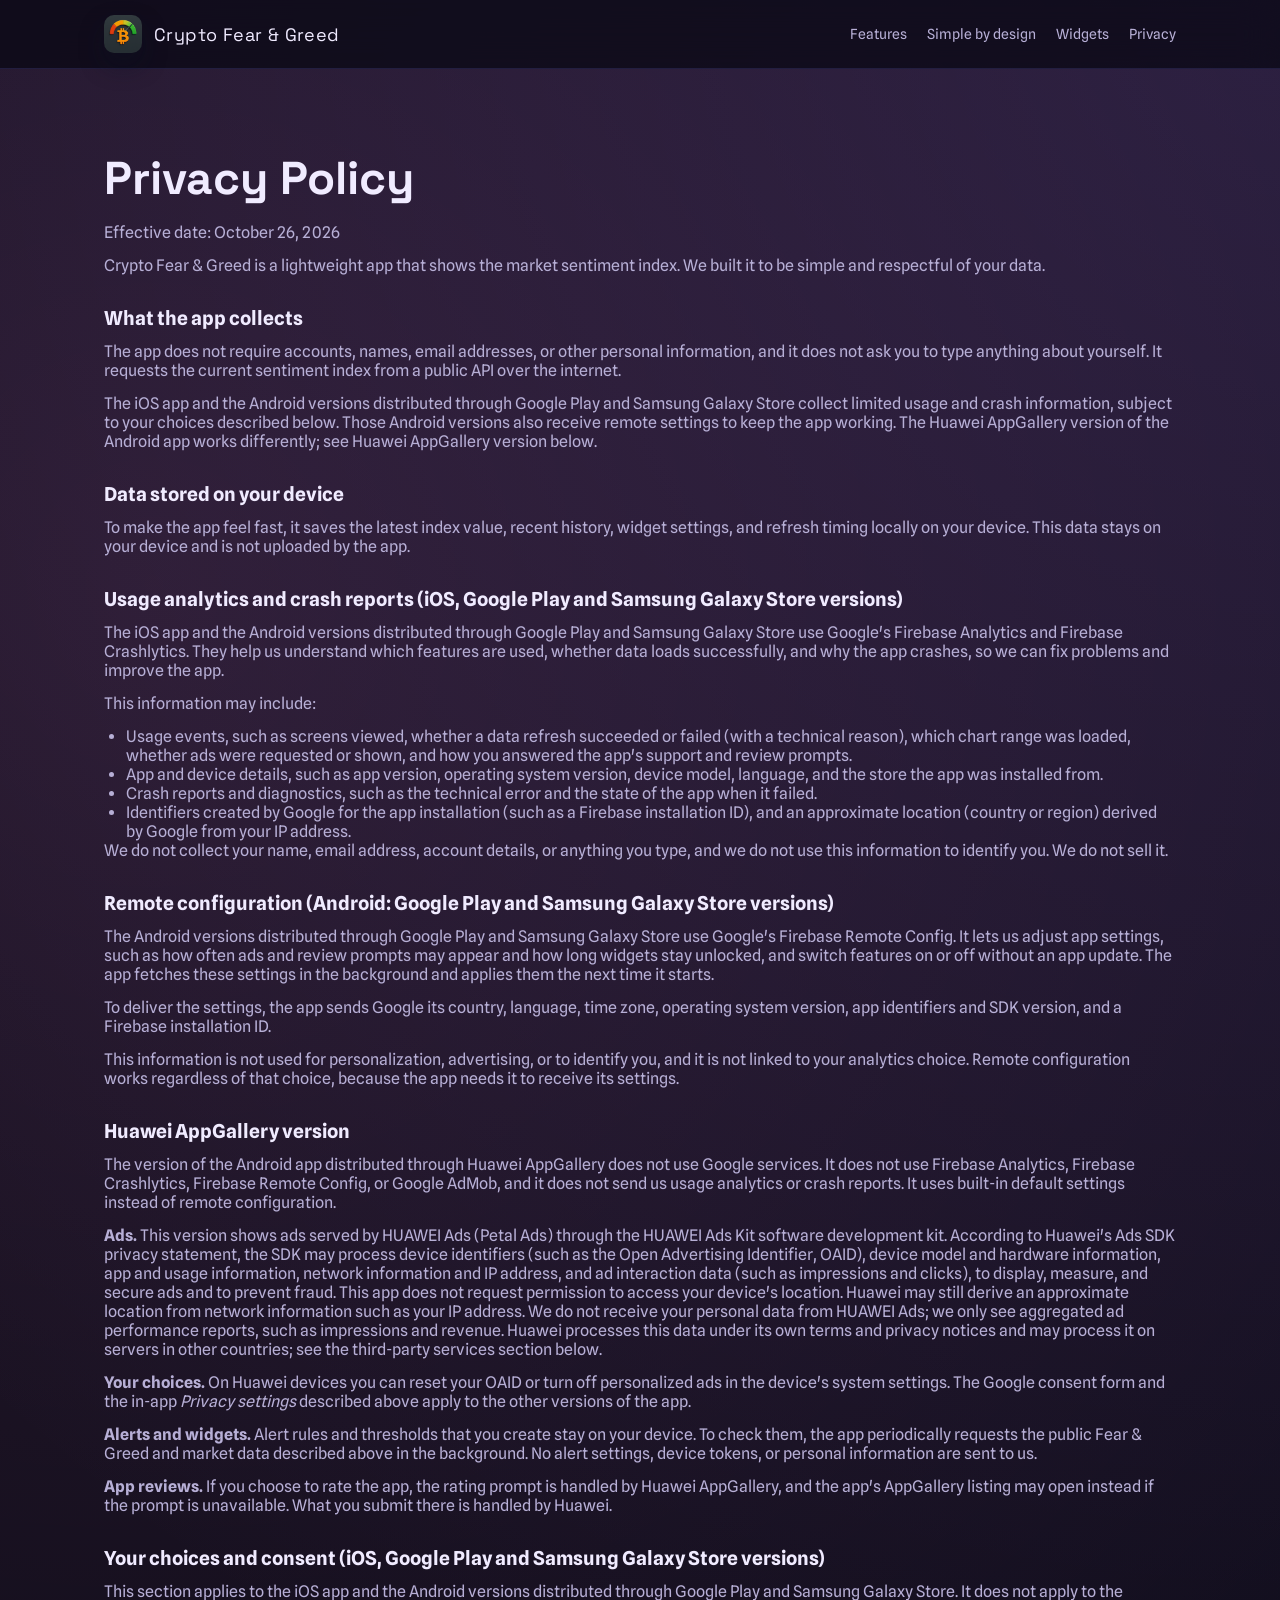
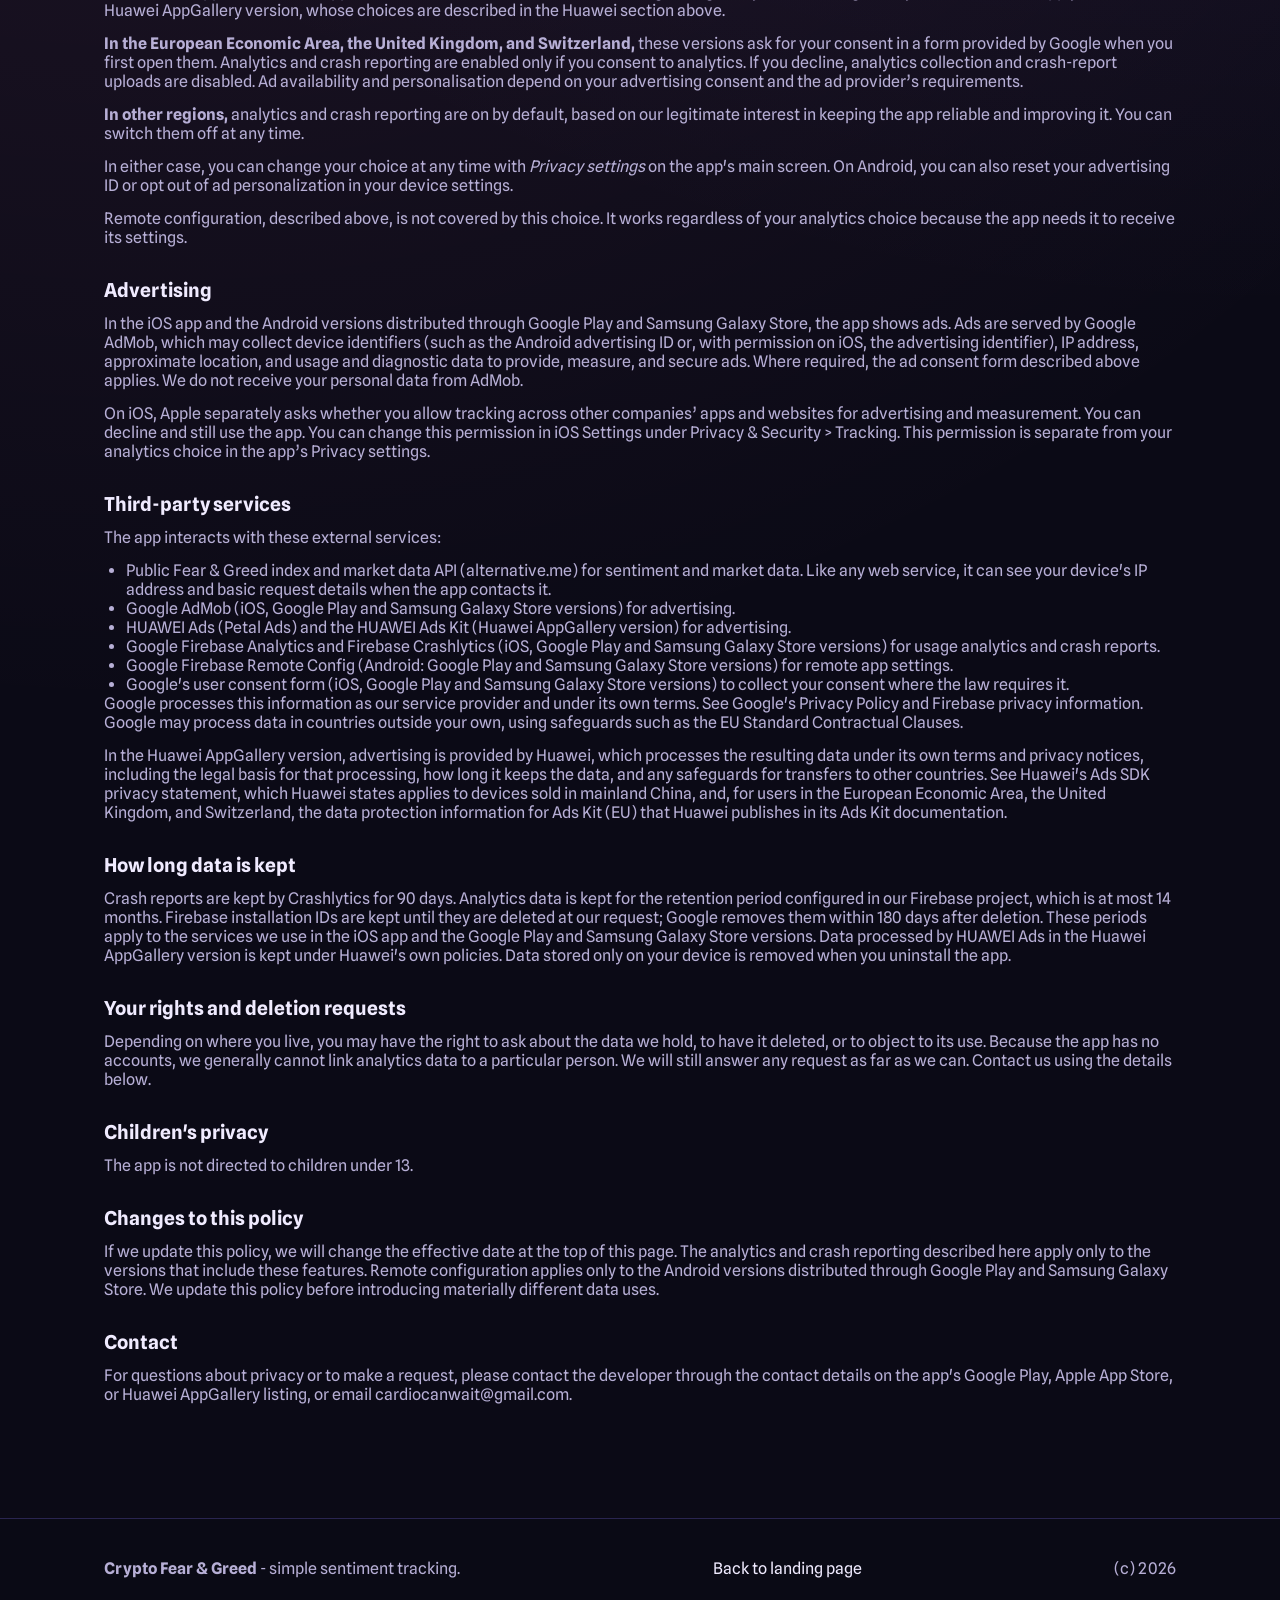
==== privacy.html @ 556ca03f "CFGT-46: [claude-sonnet v5.5] Apply Review (batch 1/1) Goal: keep the privacy policy consistent for " ====
﻿<!DOCTYPE html>
<html lang="en">
<head>
  <meta charset="utf-8" />
  <meta name="viewport" content="width=device-width, initial-scale=1" />
  <meta name="theme-color" content="#0a0f1e" />
  <title>Privacy Policy - Crypto Fear & Greed</title>
  <link rel="preconnect" href="https://fonts.googleapis.com" />
  <link rel="preconnect" href="https://fonts.gstatic.com" crossorigin />
  <link href="https://fonts.googleapis.com/css2?family=Space+Grotesk:wght@500;600;700&family=Spline+Sans:wght@400;500;600&display=swap" rel="stylesheet" />
  <link rel="stylesheet" href="styles.css" />
</head>
<body>
  <header class="header">
    <div class="container header-inner">
      <a class="brand" href="index.html">
        <img src="assets/appicon.png" alt="Crypto Fear & Greed app logo" />
        <span>Crypto Fear &amp; Greed</span>
      </a>
      <nav class="nav">
        <a href="index.html#features">Features</a>
        <a href="index.html#simple">Simple by design</a>
        <a href="index.html#widgets">Widgets</a>
        <a href="privacy.html">Privacy</a>
      </nav>
    </div>
  </header>

  <main class="legal">
    <div class="container">
      <h1>Privacy Policy</h1>
      <p>Effective date: October 26, 2026</p>
      <p>
        Crypto Fear &amp; Greed is a lightweight app that shows the market sentiment index.
        We built it to be simple and respectful of your data.
      </p>

      <h2>What the app collects</h2>
      <p>
        The app does not require accounts, names, email addresses, or other personal information,
        and it does not ask you to type anything about yourself. It requests the current sentiment
        index from a public API over the internet.
      </p>
      <p>
        The iOS app and the Android versions distributed through Google Play and Samsung Galaxy
        Store collect limited usage and crash information, subject to your choices described below.
        Those Android versions also receive remote settings to keep the app working. The Huawei
        AppGallery version of the Android app works differently; see
        <a href="#huawei">Huawei AppGallery version</a> below.
      </p>

      <h2>Data stored on your device</h2>
      <p>
        To make the app feel fast, it saves the latest index value, recent history, widget settings,
        and refresh timing locally on your device. This data stays on your device and is not
        uploaded by the app.
      </p>

      <h2>Usage analytics and crash reports (iOS, Google Play and Samsung Galaxy Store versions)</h2>
      <p>
        The iOS app and the Android versions distributed through Google Play and Samsung Galaxy Store
        use Google's Firebase Analytics and Firebase Crashlytics. They help us
        understand which features are used, whether data loads successfully, and why the app
        crashes, so we can fix problems and improve the app.
      </p>
      <p>This information may include:</p>
      <ul>
        <li>
          Usage events, such as screens viewed, whether a data refresh succeeded or failed (with a
          technical reason), which chart range was loaded, whether ads were requested or shown, and
          how you answered the app's support and review prompts.
        </li>
        <li>
          App and device details, such as app version, operating system version, device model,
          language, and the store the app was installed from.
        </li>
        <li>
          Crash reports and diagnostics, such as the technical error and the state of the app when
          it failed.
        </li>
        <li>
          Identifiers created by Google for the app installation (such as a Firebase installation
          ID), and an approximate location (country or region) derived by Google from your IP
          address.
        </li>
      </ul>
      <p>
        We do not collect your name, email address, account details, or anything you type, and we do
        not use this information to identify you. We do not sell it.
      </p>

      <h2>Remote configuration (Android: Google Play and Samsung Galaxy Store versions)</h2>
      <p>
        The Android versions distributed through Google Play and Samsung Galaxy Store use Google's
        Firebase Remote Config. It lets us adjust app settings, such as
        how often ads and review prompts may appear and how long widgets stay unlocked, and switch
        features on or off without an app update. The app fetches these settings in the background
        and applies them the next time it starts.
      </p>
      <p>
        To deliver the settings, the app sends Google its country, language, time zone, operating
        system version, app identifiers and SDK version, and a Firebase installation ID.
      </p>
      <p>
        This information is not used for personalization, advertising, or to identify you, and it is
        not linked to your analytics choice. Remote configuration works regardless of that choice,
        because the app needs it to receive its settings.
      </p>

      <h2 id="huawei">Huawei AppGallery version</h2>
      <p>
        The version of the Android app distributed through Huawei AppGallery does not use Google
        services. It does not use Firebase Analytics, Firebase Crashlytics, Firebase Remote Config, or
        Google AdMob, and it does not send us usage analytics or crash reports. It uses built-in
        default settings instead of remote configuration.
      </p>
      <p>
        <strong>Ads.</strong> This version shows ads served by HUAWEI Ads (Petal Ads) through the
        HUAWEI Ads Kit software development kit. According to Huawei's Ads SDK privacy statement, the
        SDK may process device identifiers (such as the Open Advertising Identifier, OAID), device
        model and hardware information, app and usage information, network information and IP
        address, and ad interaction data (such as impressions and clicks), to display, measure, and
        secure ads and to prevent fraud. This app does not request permission to access your device's
        location. Huawei may still derive an approximate location from network information such as
        your IP address. We do not receive your
        personal data from HUAWEI Ads; we only see aggregated ad performance reports, such as
        impressions and revenue. Huawei processes this data under its own terms and privacy notices
        and may process it on servers in other countries; see the third-party services section
        below.
      </p>
      <p>
        <strong>Your choices.</strong> On Huawei devices you can reset your OAID or turn off
        personalized ads in the device's system settings. The Google consent form and the in-app
        <em>Privacy settings</em> described above apply to the other versions of the app.
      </p>
      <p>
        <strong>Alerts and widgets.</strong> Alert rules and thresholds that you create stay on your
        device. To check them, the app periodically requests the public Fear &amp; Greed and market
        data described above in the background. No alert settings, device tokens, or personal
        information are sent to us.
      </p>
      <p>
        <strong>App reviews.</strong> If you choose to rate the app, the rating prompt is handled by
        Huawei AppGallery, and the app's AppGallery listing may open instead if the prompt is
        unavailable. What you submit there is handled by Huawei.
      </p>

      <h2>Your choices and consent (iOS, Google Play and Samsung Galaxy Store versions)</h2>
      <p>
        This section applies to the iOS app and the Android versions distributed through Google Play
        and Samsung Galaxy Store. It does not apply to the Huawei AppGallery version, whose choices
        are described in the Huawei section above.
      </p>
      <p>
        <strong>In the European Economic Area, the United Kingdom, and Switzerland,</strong> these
        versions ask for your consent in a form provided by Google when you first open them. Analytics and
        crash reporting are enabled only if you consent to analytics. If you decline, analytics
        collection and crash-report uploads are disabled. Ad availability and personalisation depend
        on your advertising consent and the ad provider’s requirements.
      </p>
      <p>
        <strong>In other regions,</strong> analytics and crash reporting are on by default, based on
        our legitimate interest in keeping the app reliable and improving it. You can switch them
        off at any time.
      </p>
      <p>
        In either case, you can change your choice at any time with <em>Privacy settings</em> on
        the app's main screen. On Android, you can also reset your advertising ID or opt out of ad
        personalization in your device settings.
      </p>
      <p>
        Remote configuration, described above, is not covered by this choice. It works regardless
        of your analytics choice because the app needs it to receive its settings.
      </p>

      <h2>Advertising</h2>
      <p>
        In the iOS app and the Android versions distributed through Google Play and Samsung Galaxy
        Store, the app shows ads. Ads are served by Google AdMob, which may collect device
        identifiers (such as the Android advertising ID or, with permission on iOS, the advertising
        identifier), IP address, approximate location, and usage and diagnostic data to provide,
        measure, and secure ads. Where required, the ad consent form described above applies. We do
        not receive your personal data from AdMob.
      </p>

      <p>
        On iOS, Apple separately asks whether you allow tracking across other companies’ apps and
        websites for advertising and measurement. You can decline and still use the app. You can
        change this permission in iOS Settings under Privacy &amp; Security &gt; Tracking. This
        permission is separate from your analytics choice in the app’s Privacy settings.
      </p>

      <h2>Third-party services</h2>
      <p>The app interacts with these external services:</p>
      <ul>
        <li>Public Fear &amp; Greed index and market data API (alternative.me) for sentiment and market data. Like any web service, it can see your device's IP address and basic request details when the app contacts it.</li>
        <li>Google AdMob (iOS, Google Play and Samsung Galaxy Store versions) for advertising.</li>
        <li>HUAWEI Ads (Petal Ads) and the HUAWEI Ads Kit (Huawei AppGallery version) for advertising.</li>
        <li>Google Firebase Analytics and Firebase Crashlytics (iOS, Google Play and Samsung Galaxy Store versions) for usage analytics and crash reports.</li>
        <li>Google Firebase Remote Config (Android: Google Play and Samsung Galaxy Store versions) for remote app settings.</li>
        <li>Google's user consent form (iOS, Google Play and Samsung Galaxy Store versions) to collect your consent where the law requires it.</li>
      </ul>
      <p>
        Google processes this information as our service provider and under its own terms. See
        <a href="https://policies.google.com/privacy">Google's Privacy Policy</a> and
        <a href="https://firebase.google.com/support/privacy">Firebase privacy information</a>.
        Google may process data in countries outside your own, using safeguards such as the EU
        Standard Contractual Clauses.
      </p>
      <p>
        In the Huawei AppGallery version, advertising is provided by Huawei, which processes the
        resulting data under its own terms and privacy notices, including the legal basis for that
        processing, how long it keeps the data, and any safeguards for transfers to other countries.
        See <a href="https://developer.huawei.com/consumer/en/doc/development/HMSCore-Guides/whale-hong-kinetic-energy-sdk-privacy-statement-0000001658283582">Huawei's Ads SDK privacy statement</a>,
        which Huawei states applies to devices sold in mainland China, and, for users in the
        European Economic Area, the United Kingdom, and Switzerland, the data protection information
        for Ads Kit (EU) that Huawei publishes in its
        <a href="https://developer.huawei.com/consumer/en/hms/huawei-adskit/">Ads Kit documentation</a>.
      </p>

      <h2>How long data is kept</h2>
      <p>
        Crash reports are kept by Crashlytics for 90 days. Analytics data is kept for the
        retention period configured in our Firebase project, which is at most 14 months. Firebase
        installation IDs are kept until they are deleted at our request; Google removes them within
        180 days after deletion. These periods apply to the services we use in the iOS app and the
        Google Play and Samsung Galaxy Store versions. Data processed by HUAWEI Ads in the Huawei
        AppGallery version is kept under Huawei's own policies. Data stored only on your device is
        removed when you uninstall the app.
      </p>

      <h2>Your rights and deletion requests</h2>
      <p>
        Depending on where you live, you may have the right to ask about the data we hold, to have
        it deleted, or to object to its use. Because the app has no accounts, we generally cannot
        link analytics data to a particular person. We will still answer any request as far as we
        can. Contact us using the details below.
      </p>

      <h2>Children's privacy</h2>
      <p>
        The app is not directed to children under 13. 
      </p>

      <h2>Changes to this policy</h2>
      <p>
        If we update this policy, we will change the effective date at the top of this page. The
        analytics and crash reporting described here apply only to the versions that include these
        features. Remote configuration applies only to the Android versions distributed through
        Google Play and Samsung Galaxy Store. We update this policy before
        introducing materially different data uses.
      </p>

      <h2>Contact</h2>
      <p>
        For questions about privacy or to make a request, please contact the developer through the
        contact details on the app's Google Play, Apple App Store, or Huawei AppGallery listing, or email
        <a href="mailto:cardiocanwait@gmail.com">cardiocanwait@gmail.com</a>.
      </p>
    </div>
  </main>

  <footer class="footer">
    <div class="container footer-inner">
      <div>
        <strong>Crypto Fear &amp; Greed</strong> - simple sentiment tracking.
      </div>
      <div>
        <a href="index.html">Back to landing page</a>
      </div>
      <div>(c) <span data-year></span></div>
    </div>
  </footer>

  <script src="script.js"></script>
</body>
</html>
---- styles.css ----
﻿:root {
  color-scheme: dark;
  --bg: #0b0a16;
  --bg-soft: #161326;
  --card: #1c1834;
  --stroke: #2a2550;
  --text: #f0ebff;
  --muted: #b7afd6;
  --accent: #b07bff;
  --accent-2: #7a6bff;
  --accent-3: #ff8ad9;
  --shadow: 0 22px 55px rgba(8, 14, 30, 0.6);
  --radius: 20px;
  --max: 1120px;
}

* {
  box-sizing: border-box;
  margin: 0;
  padding: 0;
}

body {
  font-family: "Spline Sans", "Segoe UI", sans-serif;
  background: radial-gradient(circle at top right, rgba(176, 123, 255, 0.16), transparent 55%),
    radial-gradient(circle at 12% 18%, rgba(255, 138, 217, 0.12), transparent 60%),
    var(--bg);
  color: var(--text);
  min-height: 100vh;
}

img {
  max-width: 100%;
  display: block;
}

a {
  color: inherit;
  text-decoration: none;
}

.container {
  width: min(100%, var(--max));
  margin: 0 auto;
  padding: 0 24px;
}

.header {
  position: sticky;
  top: 0;
  z-index: 10;
  backdrop-filter: blur(18px);
  background: rgba(10, 9, 20, 0.75);
  border-bottom: 1px solid rgba(42, 37, 80, 0.7);
}

.header-inner {
  display: flex;
  align-items: center;
  justify-content: space-between;
  height: 68px;
}

.brand {
  display: flex;
  align-items: center;
  gap: 12px;
  font-family: "Space Grotesk", "Segoe UI", sans-serif;
  font-size: 18px;
  letter-spacing: 0.4px;
}

.brand img {
  width: 38px;
  height: 38px;
  border-radius: 10px;
  box-shadow: 0 12px 24px rgba(11, 16, 34, 0.45);
}

.nav {
  display: flex;
  gap: 20px;
  font-size: 14px;
  color: var(--muted);
}

.nav a {
  padding: 8px 0;
  position: relative;
}

.nav a::after {
  content: "";
  position: absolute;
  left: 0;
  bottom: 0;
  width: 0;
  height: 2px;
  background: linear-gradient(90deg, var(--accent), var(--accent-3));
  transition: width 0.3s ease;
}

.nav a:hover::after,
.nav a:focus-visible::after {
  width: 100%;
}

.hero {
  padding: 80px 0 120px;
  position: relative;
  overflow: hidden;
}

.hero::before {
  content: "";
  position: absolute;
  inset: -60px 0 0;
  background: url("assets/hero-glow.svg") center/cover no-repeat;
  opacity: 0.9;
  pointer-events: none;
}

.hero-grid {
  display: grid;
  grid-template-columns: repeat(auto-fit, minmax(280px, 1fr));
  gap: 40px;
  align-items: center;
  position: relative;
}

.hero-copy h1 {
  font-family: "Space Grotesk", "Segoe UI", sans-serif;
  font-size: clamp(2.4rem, 4vw, 3.7rem);
  line-height: 1.05;
  letter-spacing: -0.02em;
}

.hero-logo {
  display: flex;
  align-items: center;
  gap: 16px;
  margin-bottom: 20px;
  font-family: "Space Grotesk", "Segoe UI", sans-serif;
  font-size: 1rem;
  color: var(--muted);
}

.hero-logo img {
  width: 96px;
  height: 96px;
  border-radius: 24px;
  border: 1px solid rgba(42, 37, 80, 0.7);
  box-shadow: 0 20px 40px rgba(14, 10, 32, 0.55);
}

.hero-copy p {
  margin-top: 20px;
  font-size: 1.05rem;
  color: var(--muted);
  max-width: 500px;
}

.hero-cta {
  display: flex;
  gap: 16px;
  flex-wrap: wrap;
  margin-top: 32px;
}

.button {
  display: inline-flex;
  align-items: center;
  gap: 10px;
  padding: 12px 20px;
  border-radius: 999px;
  font-size: 14px;
  font-weight: 600;
  transition: transform 0.2s ease, box-shadow 0.2s ease;
}

.button.primary {
  background: linear-gradient(120deg, var(--accent), var(--accent-3));
  color: #0b0a16;
  box-shadow: 0 14px 28px rgba(176, 123, 255, 0.35);
}

.button.secondary {
  border: 1px solid var(--stroke);
  color: var(--text);
}

.button:hover,
.button:focus-visible {
  transform: translateY(-2px);
  box-shadow: 0 16px 30px rgba(11, 20, 40, 0.5);
}

.hero-card {
  background: rgba(17, 14, 34, 0.82);
  border: 1px solid rgba(42, 37, 80, 0.8);
  border-radius: 28px;
  padding: 26px;
  box-shadow: var(--shadow);
  position: relative;
}

.hero-card img {
  border-radius: 16px;
  border: 1px solid rgba(42, 37, 80, 0.8);
}

.hero-shots {
  display: grid;
  gap: 16px;
  grid-template-columns: repeat(2, minmax(0, 1fr));
  align-items: start;
}

.hero-shot {
  overflow: visible;
  border-radius: 16px;
}

.hero-shot img {
  width: 100%;
  height: auto;
  display: block;
}

.hero-shot:first-child img {
  transform: rotate(-1.2deg);
}

.hero-shot:last-child img {
  transform: rotate(1.2deg);
}

.section {
  padding: 70px 0;
}

.section h2 {
  font-family: "Space Grotesk", "Segoe UI", sans-serif;
  font-size: clamp(1.8rem, 3vw, 2.4rem);
  margin-bottom: 18px;
}

.section p {
  color: var(--muted);
  max-width: 680px;
}

.feature-grid {
  margin-top: 36px;
  display: grid;
  gap: 22px;
  grid-template-columns: repeat(auto-fit, minmax(240px, 1fr));
}

.feature {
  background: var(--card);
  border: 1px solid var(--stroke);
  border-radius: var(--radius);
  padding: 22px;
  min-height: 160px;
  box-shadow: 0 18px 38px rgba(8, 12, 26, 0.35);
}

.feature h3 {
  font-family: "Space Grotesk", "Segoe UI", sans-serif;
  margin-bottom: 10px;
}

.callout {
  background: linear-gradient(130deg, rgba(176, 123, 255, 0.16), rgba(255, 138, 217, 0.1));
  border: 1px solid rgba(176, 123, 255, 0.35);
  border-radius: 24px;
  padding: 28px;
  display: flex;
  flex-direction: column;
  gap: 18px;
}

.taglist {
  display: flex;
  flex-wrap: wrap;
  gap: 12px;
}

.tag {
  border: 1px solid rgba(176, 123, 255, 0.35);
  padding: 8px 14px;
  border-radius: 999px;
  color: var(--muted);
  font-size: 13px;
}

.footer {
  padding: 40px 0 70px;
  border-top: 1px solid var(--stroke);
  color: var(--muted);
  background: rgba(11, 10, 22, 0.8);
}

.shots-grid {
  margin-top: 30px;
  display: grid;
  grid-template-columns: repeat(auto-fit, minmax(230px, 1fr));
  gap: 20px;
}

.shot-card {
  background: var(--card);
  border: 1px solid var(--stroke);
  border-radius: 18px;
  padding: 16px;
  box-shadow: 0 18px 38px rgba(12, 9, 28, 0.45);
}

.shot-card img {
  width: 100%;
  height: auto;
  border-radius: 14px;
  border: 1px solid rgba(42, 37, 80, 0.7);
}

.shot-card p {
  margin-top: 12px;
  font-size: 0.95rem;
  color: var(--muted);
}

.footer-inner {
  display: flex;
  flex-wrap: wrap;
  gap: 20px;
  align-items: center;
  justify-content: space-between;
}

.footer a {
  color: var(--text);
}

.reveal {
  opacity: 0;
  transform: translateY(22px);
  transition: opacity 0.6s ease, transform 0.6s ease;
}

.reveal.visible {
  opacity: 1;
  transform: translateY(0);
}

.legal {
  padding: 80px 0 100px;
}

.legal h1 {
  font-family: "Space Grotesk", "Segoe UI", sans-serif;
  font-size: clamp(2.2rem, 3.6vw, 3rem);
  margin-bottom: 16px;
}

.legal h2 {
  margin-top: 32px;
  margin-bottom: 12px;
  font-size: 1.2rem;
}

.legal ul {
  list-style: disc;
  padding-left: 22px;
  color: var(--muted);
}

.legal p {
  color: var(--muted);
  margin-bottom: 14px;
}

@media (max-width: 820px) {
  .nav {
    display: none;
  }

  .hero {
    padding-top: 60px;
  }

  .hero-card {
    padding: 18px;
  }

  .hero-logo {
    margin-bottom: 16px;
  }

  .hero-logo img {
    width: 76px;
    height: 76px;
  }

  .hero-shots {
    grid-template-columns: 1fr;
  }

  .hero-shot {
    margin-bottom: 6px;
  }
}
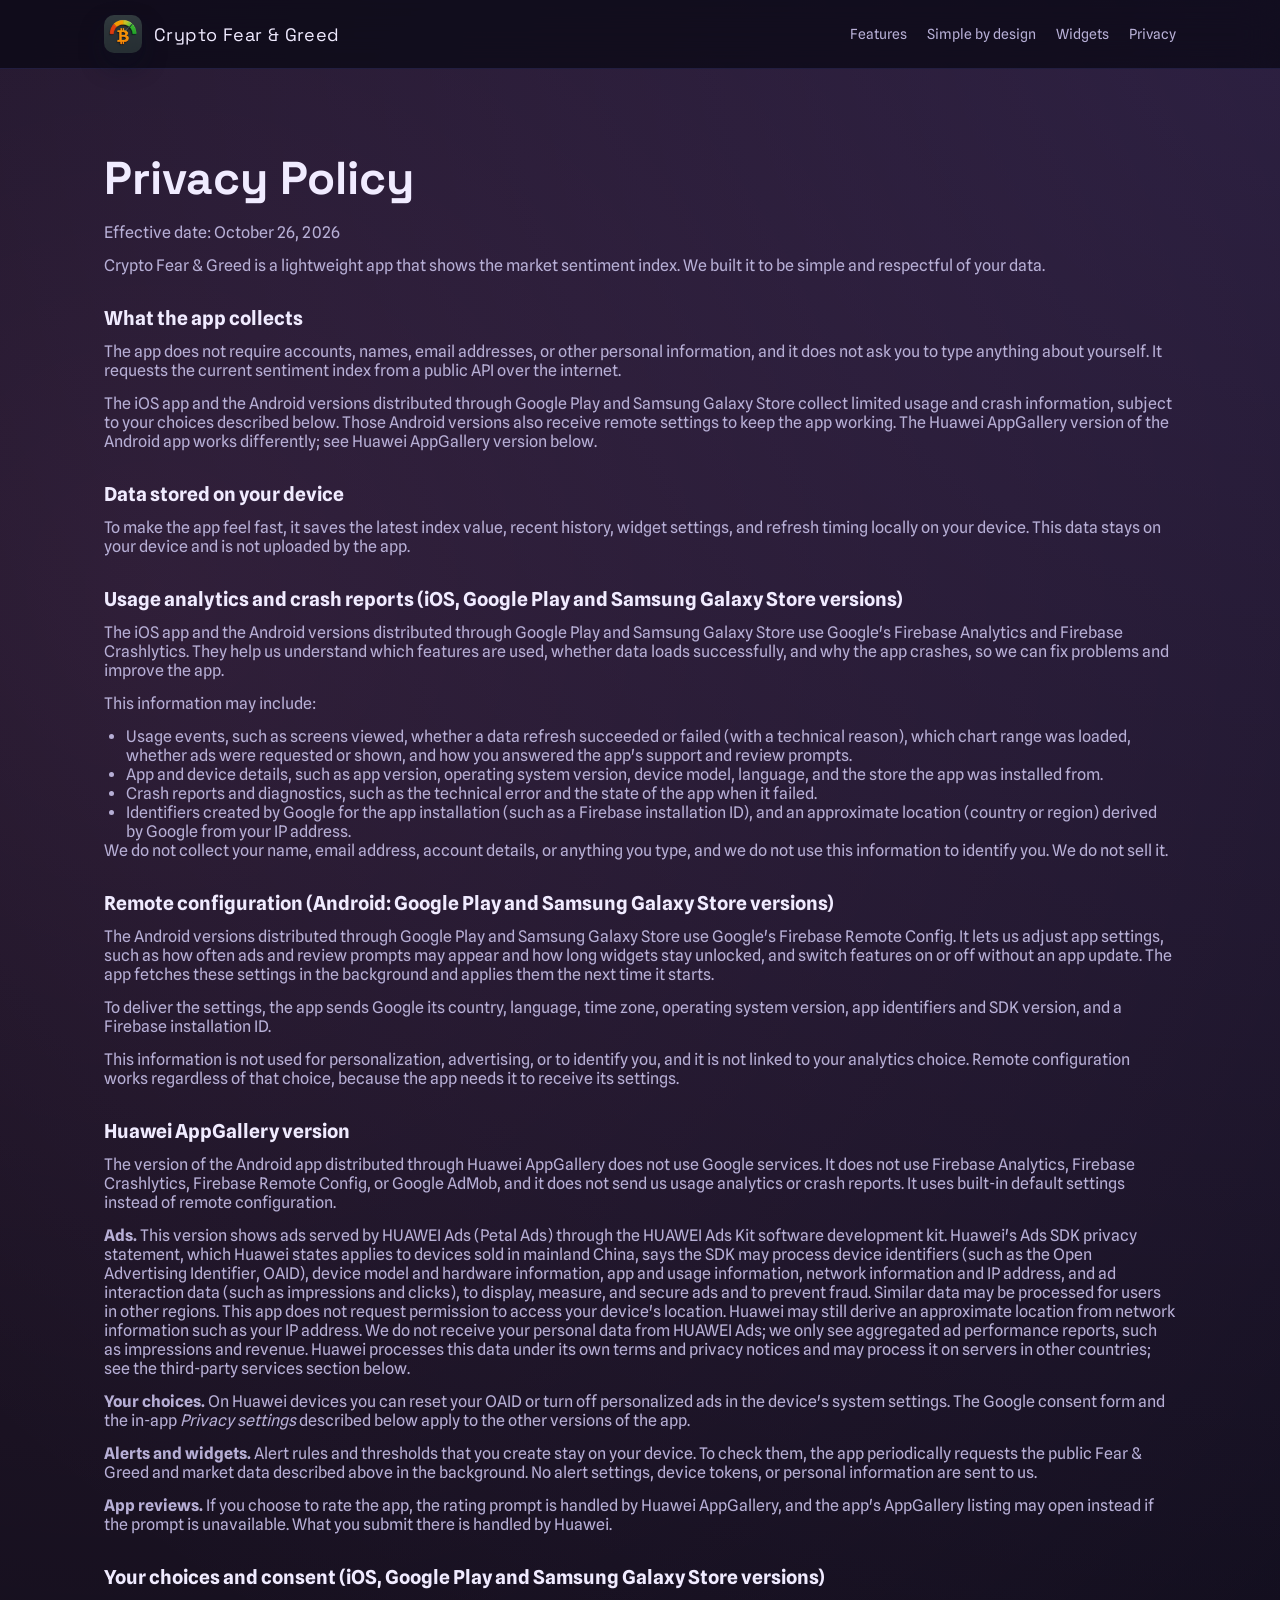
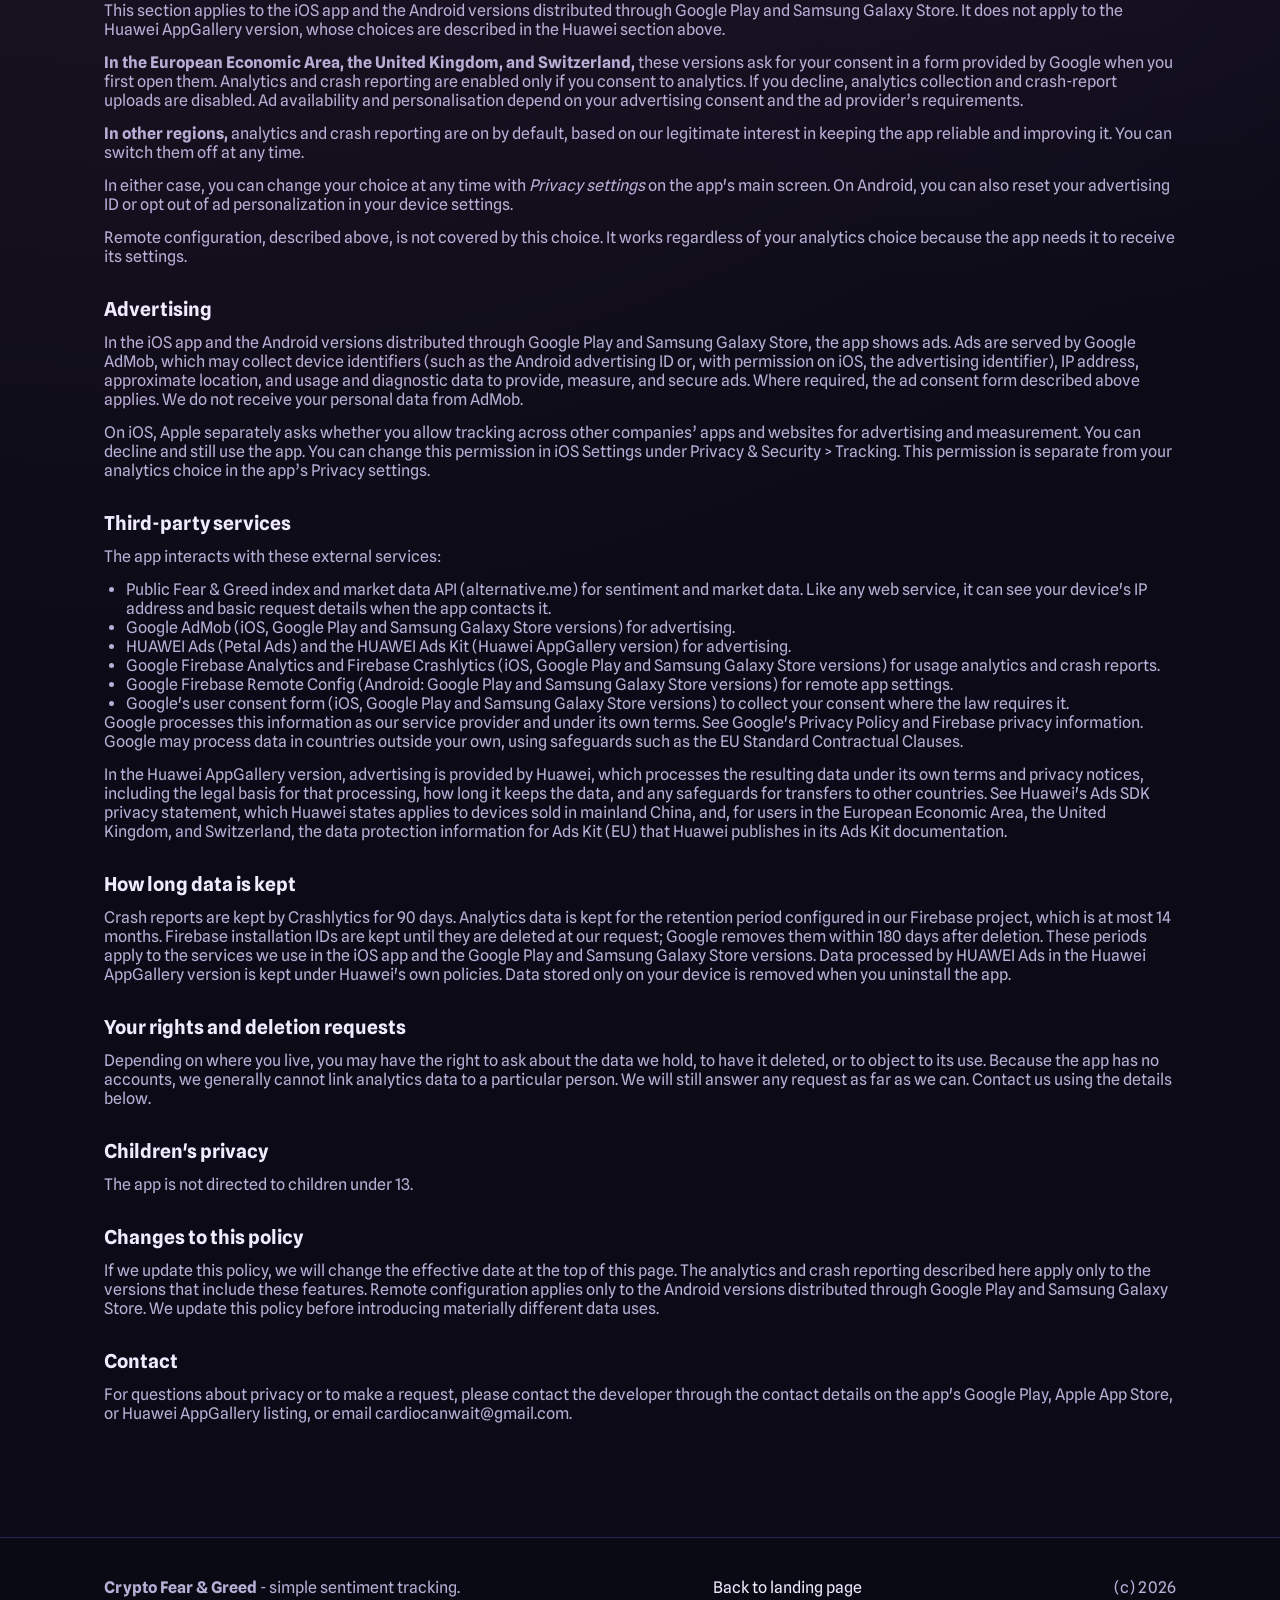
==== commit 6bdbcee4: "CFGT-46: [claude-sonnet v5.5] Apply Review (batch 1/1, round 2) Goal: attribute the Huawei ad-data d" ====
--- a/privacy.html
+++ b/privacy.html
@@ -116,13 +116,14 @@
       </p>
       <p>
         <strong>Ads.</strong> This version shows ads served by HUAWEI Ads (Petal Ads) through the
-        HUAWEI Ads Kit software development kit. According to Huawei's Ads SDK privacy statement, the
-        SDK may process device identifiers (such as the Open Advertising Identifier, OAID), device
-        model and hardware information, app and usage information, network information and IP
-        address, and ad interaction data (such as impressions and clicks), to display, measure, and
-        secure ads and to prevent fraud. This app does not request permission to access your device's
-        location. Huawei may still derive an approximate location from network information such as
-        your IP address. We do not receive your
+        HUAWEI Ads Kit software development kit. Huawei's Ads SDK privacy statement, which Huawei
+        states applies to devices sold in mainland China, says the SDK may process device
+        identifiers (such as the Open Advertising Identifier, OAID), device model and hardware
+        information, app and usage information, network information and IP address, and ad
+        interaction data (such as impressions and clicks), to display, measure, and secure ads and
+        to prevent fraud. Similar data may be processed for users in other regions. This app does
+        not request permission to access your device's location. Huawei may still derive an
+        approximate location from network information such as your IP address. We do not receive your
         personal data from HUAWEI Ads; we only see aggregated ad performance reports, such as
         impressions and revenue. Huawei processes this data under its own terms and privacy notices
         and may process it on servers in other countries; see the third-party services section
@@ -131,7 +132,7 @@
       <p>
         <strong>Your choices.</strong> On Huawei devices you can reset your OAID or turn off
         personalized ads in the device's system settings. The Google consent form and the in-app
-        <em>Privacy settings</em> described above apply to the other versions of the app.
+        <em>Privacy settings</em> described below apply to the other versions of the app.
       </p>
       <p>
         <strong>Alerts and widgets.</strong> Alert rules and thresholds that you create stay on your
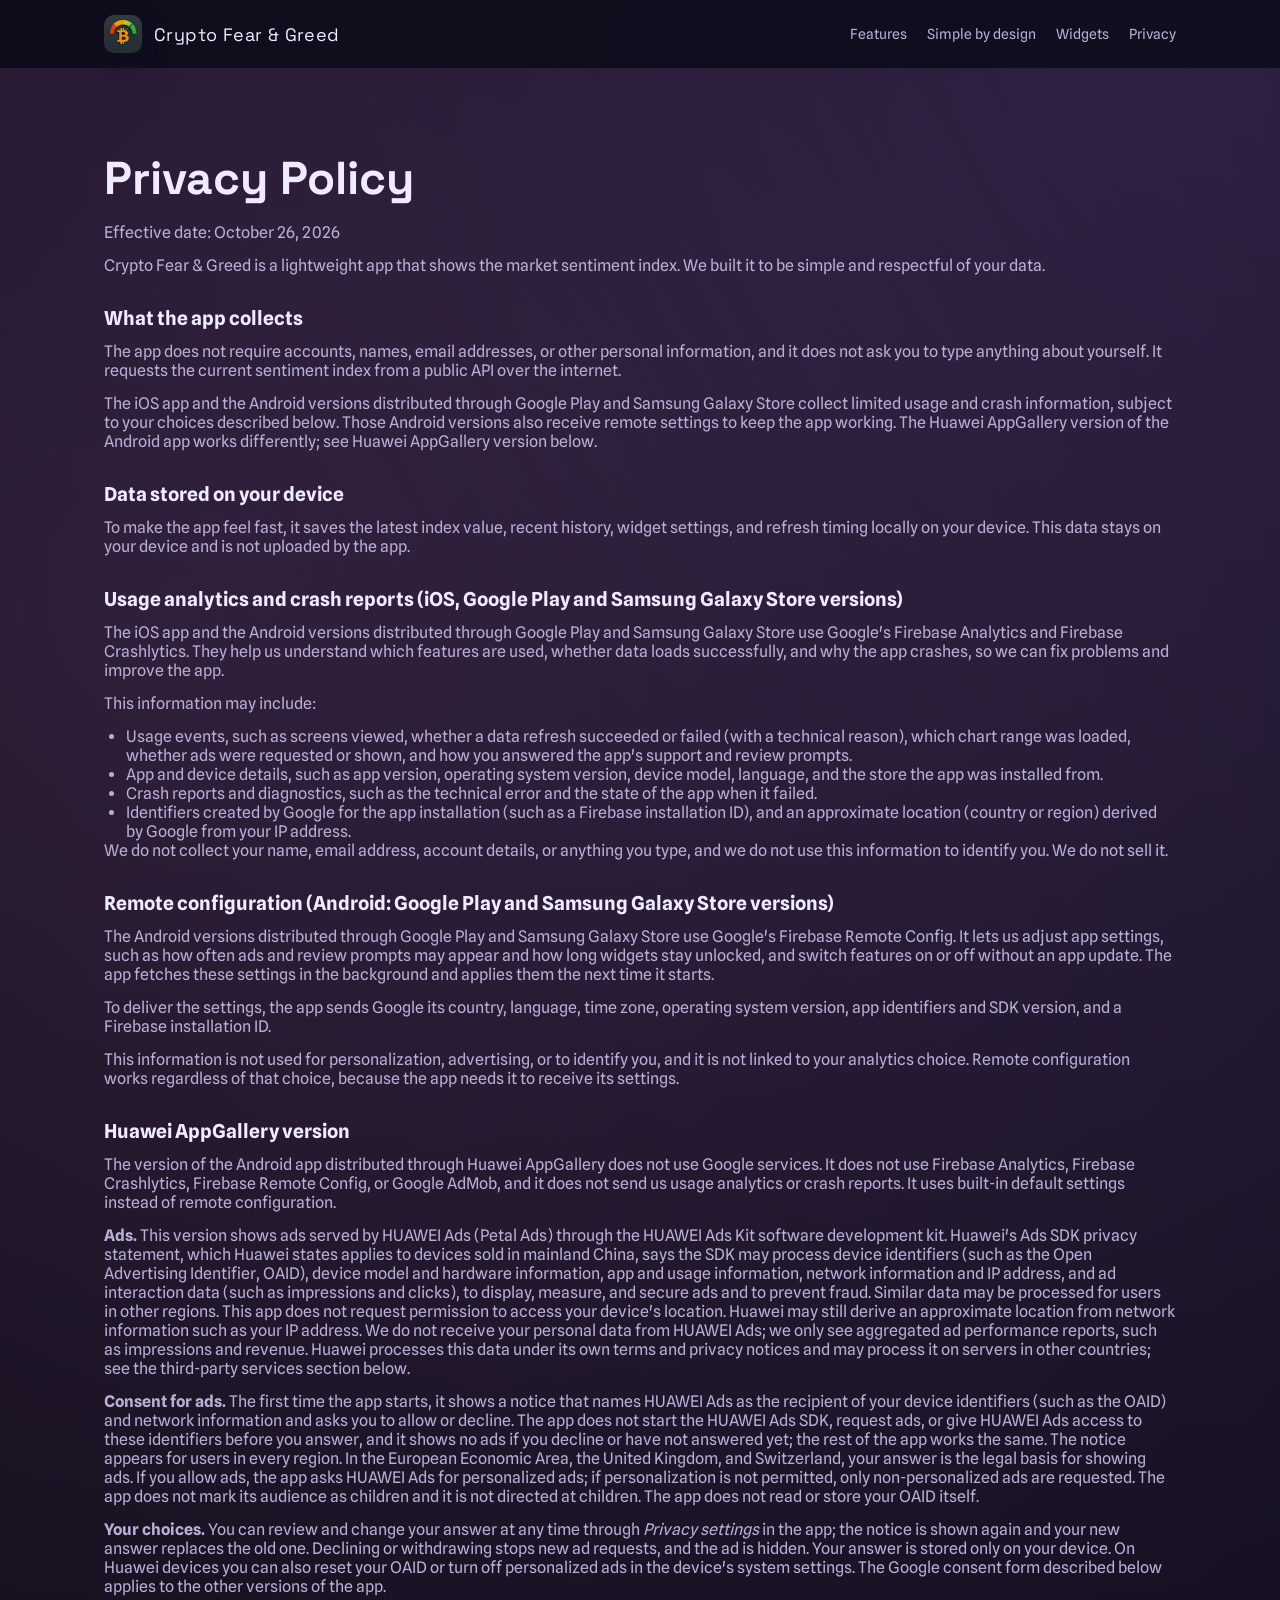
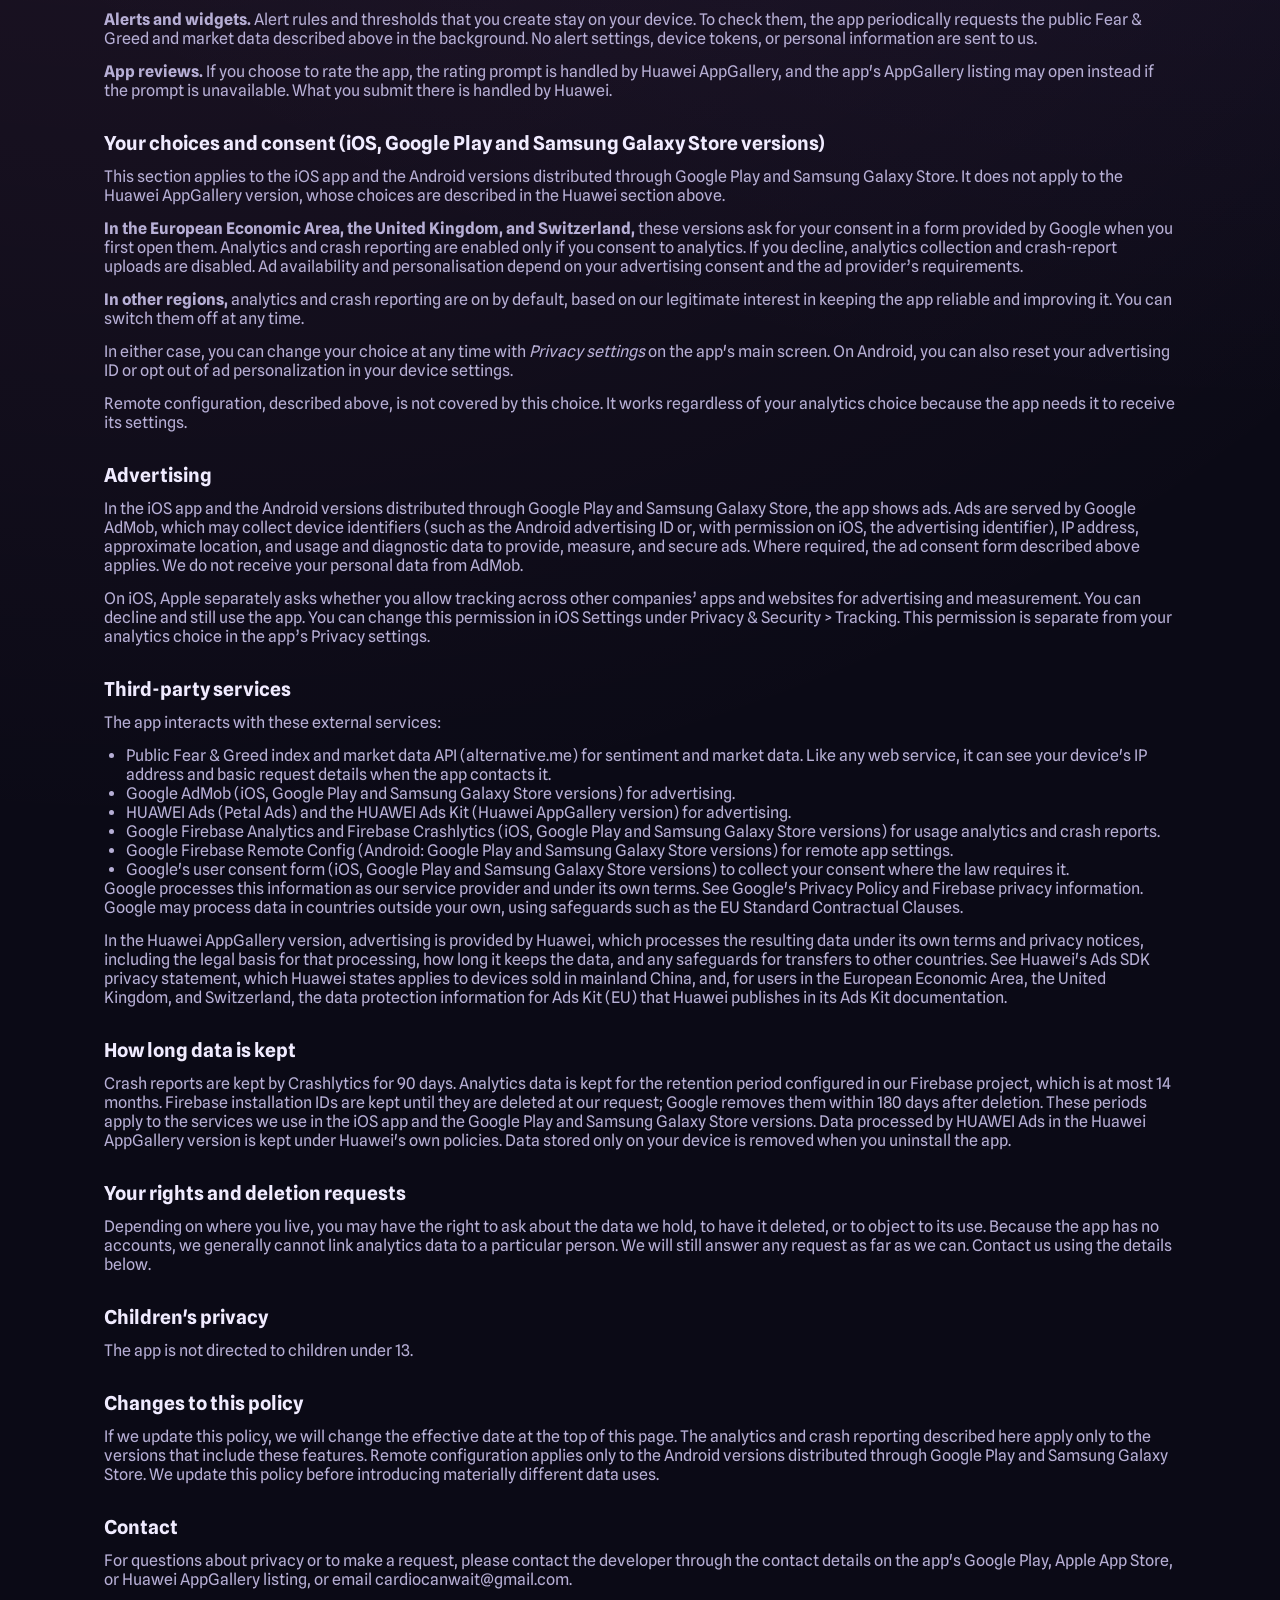
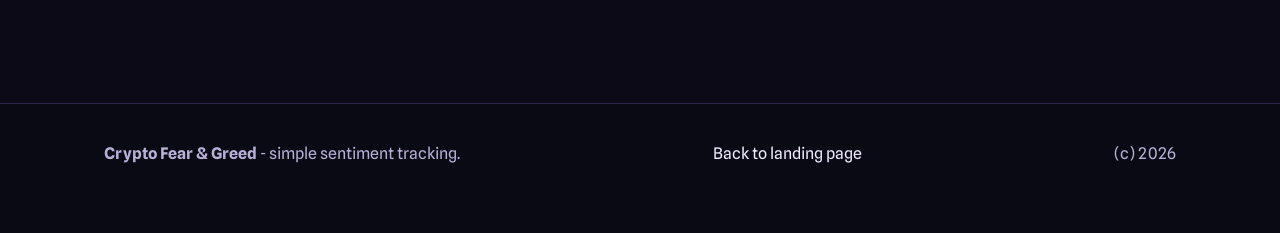
==== commit 34348bb2: "CFGT-60: [claude-sonnet v5.5] (batch 4/4) describe Huawei consent flow in privacy policy Goal: keep " ====
--- a/privacy.html
+++ b/privacy.html
@@ -130,9 +130,24 @@
         below.
       </p>
       <p>
-        <strong>Your choices.</strong> On Huawei devices you can reset your OAID or turn off
-        personalized ads in the device's system settings. The Google consent form and the in-app
-        <em>Privacy settings</em> described below apply to the other versions of the app.
+        <strong>Consent for ads.</strong> The first time the app starts, it shows a notice that names
+        HUAWEI Ads as the recipient of your device identifiers (such as the OAID) and network
+        information and asks you to allow or decline. The app does not start the HUAWEI Ads SDK,
+        request ads, or give HUAWEI Ads access to these identifiers before you answer, and it shows
+        no ads if you decline or have not answered yet; the rest of the app works the same. The
+        notice appears for users in every region. In the European Economic Area, the United Kingdom,
+        and Switzerland, your answer is the legal basis for showing ads. If you allow ads, the app
+        asks HUAWEI Ads for personalized ads; if personalization is not permitted, only
+        non-personalized ads are requested. The app does not mark its audience as children and it is
+        not directed at children. The app does not read or store your OAID itself.
+      </p>
+      <p>
+        <strong>Your choices.</strong> You can review and change your answer at any time through
+        <em>Privacy settings</em> in the app; the notice is shown again and your new answer replaces
+        the old one. Declining or withdrawing stops new ad requests, and the ad is hidden. Your
+        answer is stored only on your device. On Huawei devices you can also reset your OAID or turn
+        off personalized ads in the device's system settings. The Google consent form described
+        below applies to the other versions of the app.
       </p>
       <p>
         <strong>Alerts and widgets.</strong> Alert rules and thresholds that you create stay on your
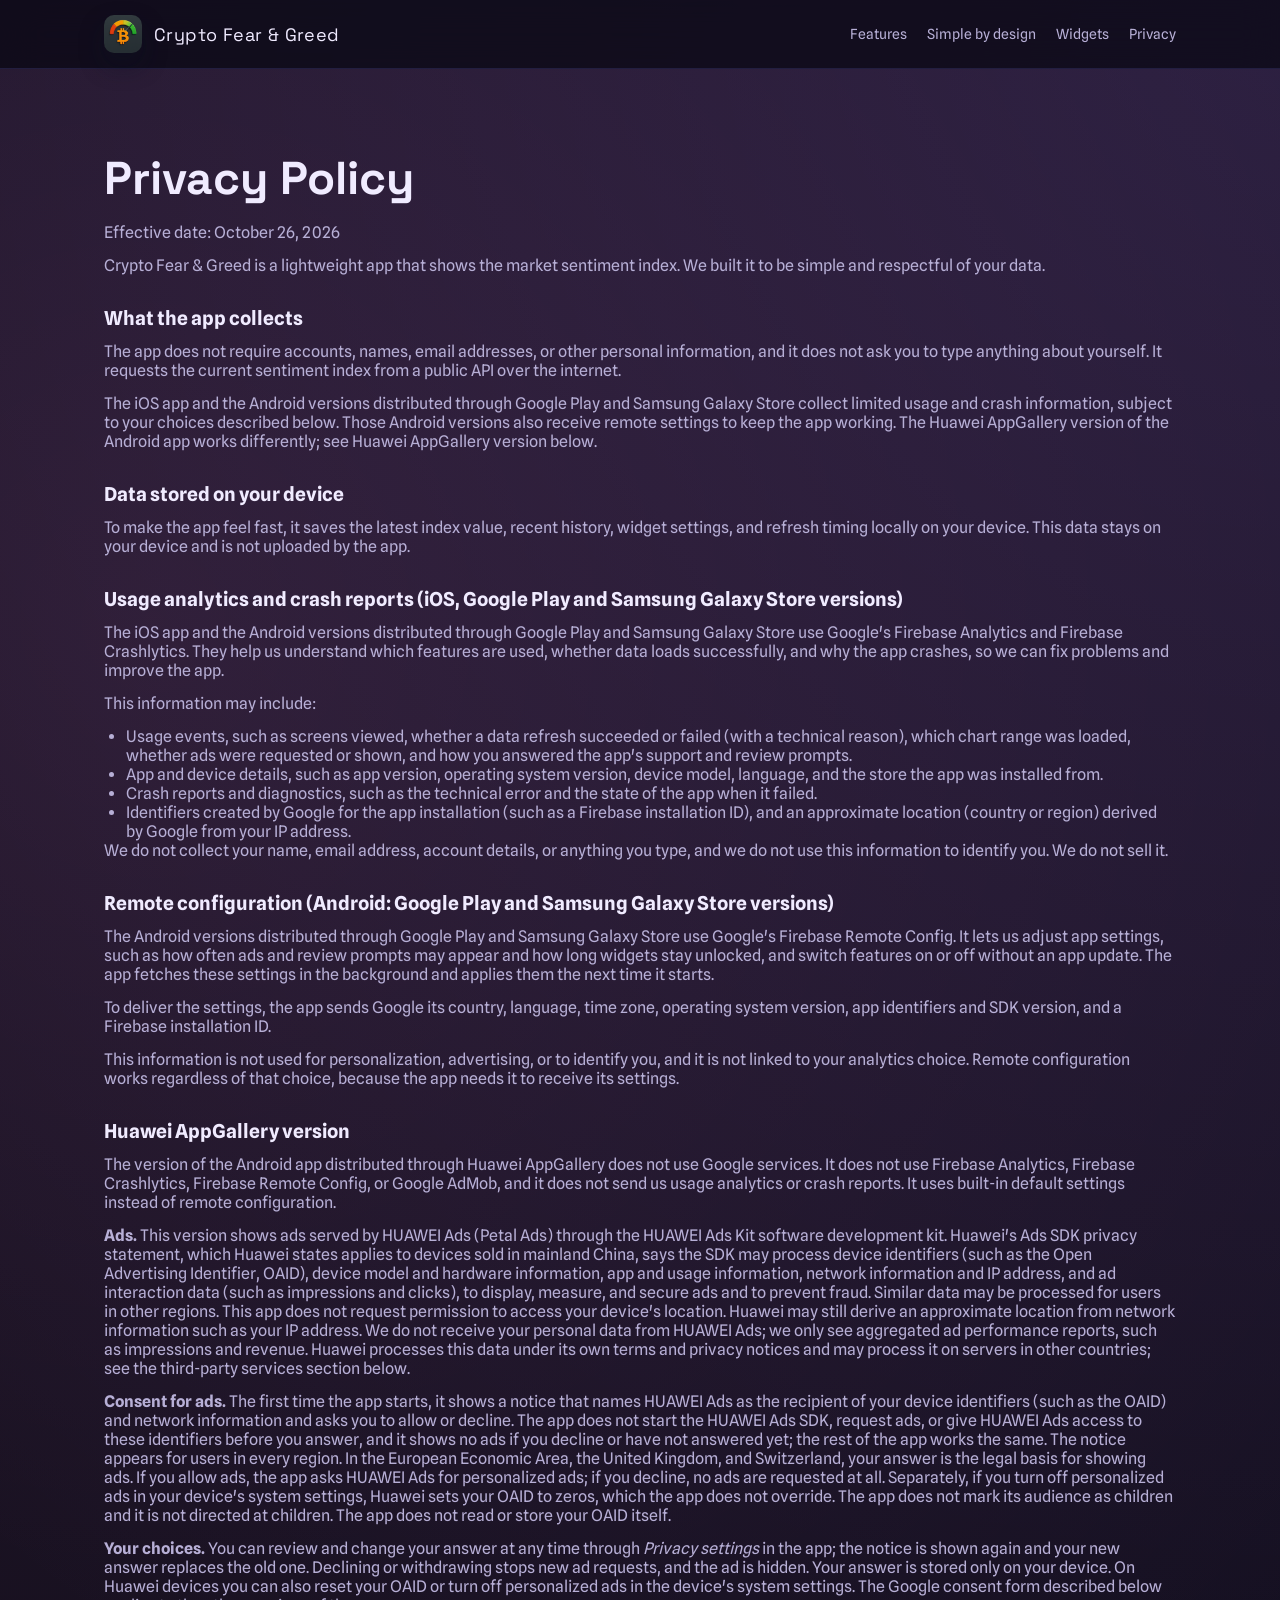
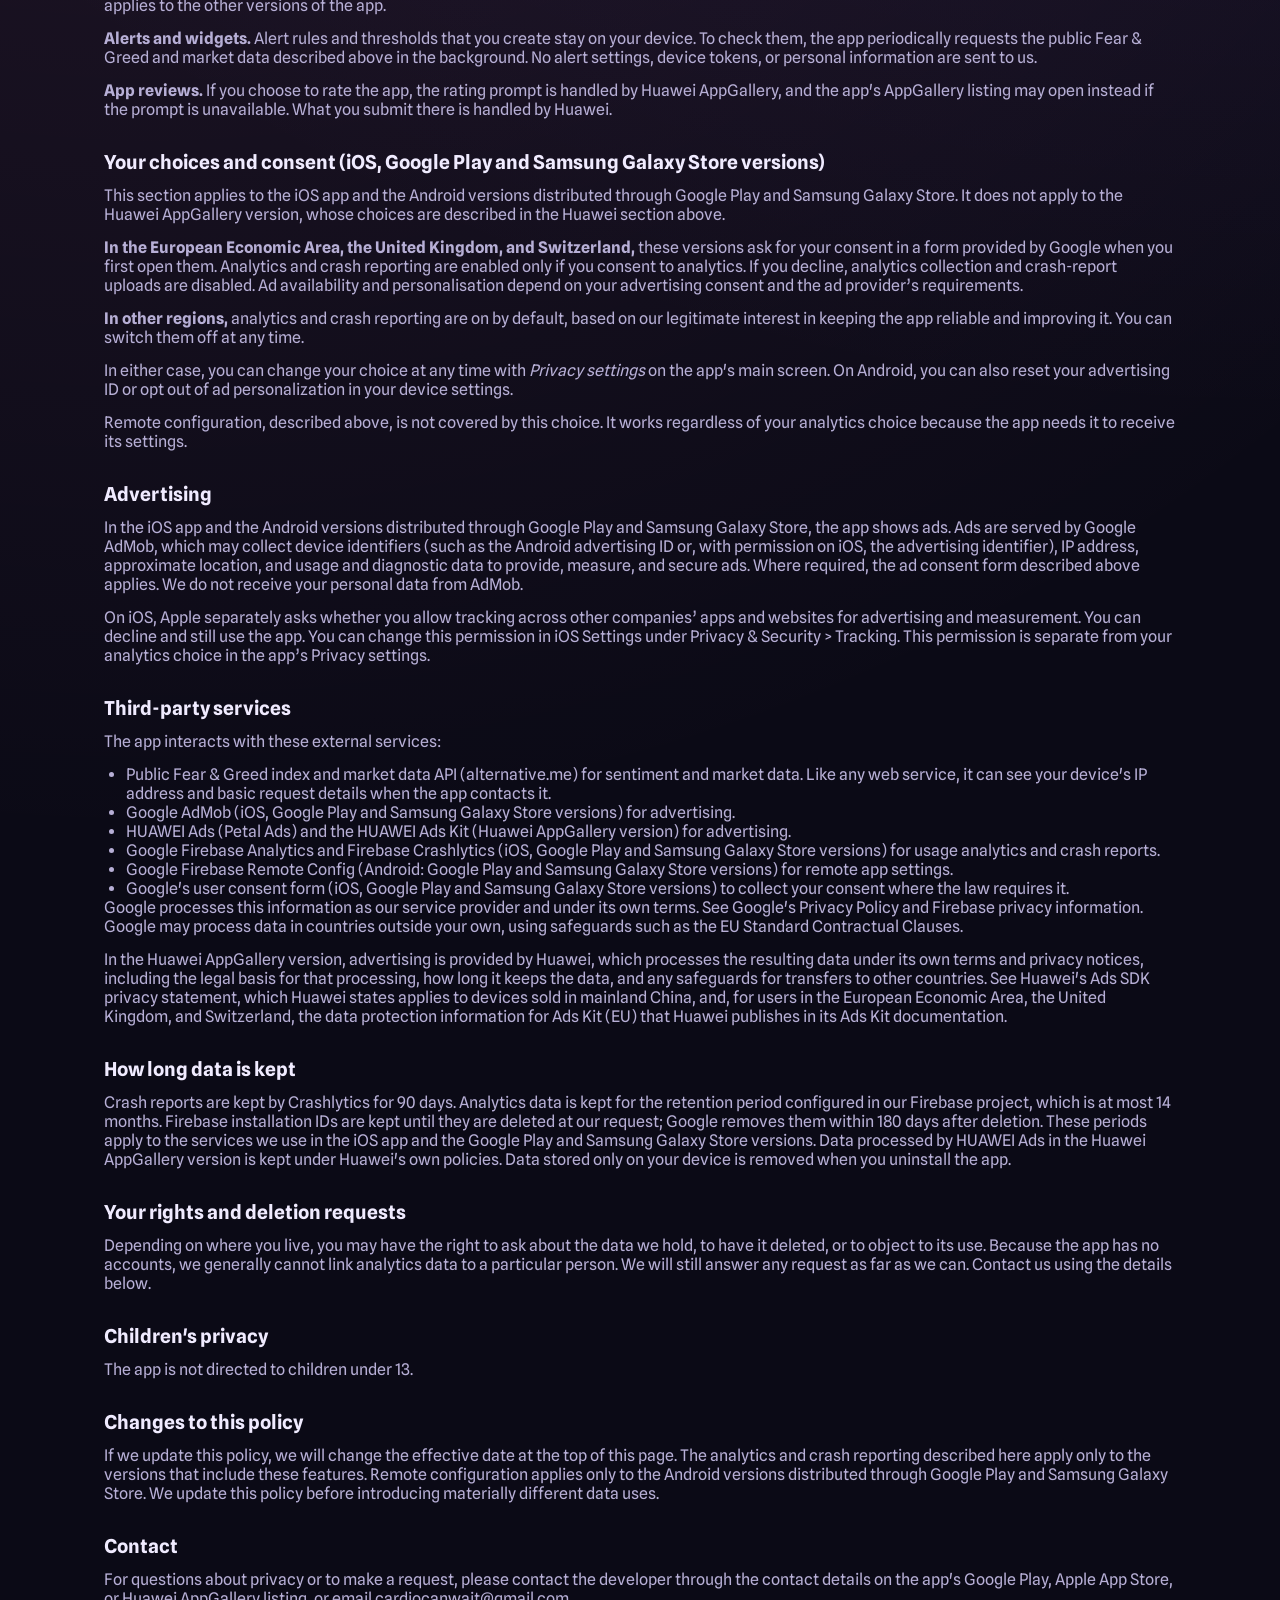
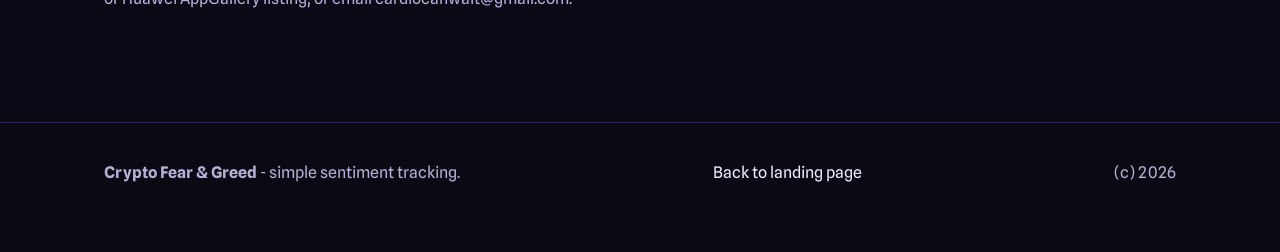
==== commit 444f6594: "CFGT-60: [claude-sonnet v5.5] (batch 4/4) Apply Review Goal: make the Huawei policy text match the i" ====
--- a/privacy.html
+++ b/privacy.html
@@ -137,8 +137,9 @@
         no ads if you decline or have not answered yet; the rest of the app works the same. The
         notice appears for users in every region. In the European Economic Area, the United Kingdom,
         and Switzerland, your answer is the legal basis for showing ads. If you allow ads, the app
-        asks HUAWEI Ads for personalized ads; if personalization is not permitted, only
-        non-personalized ads are requested. The app does not mark its audience as children and it is
+        asks HUAWEI Ads for personalized ads; if you decline, no ads are requested at all. Separately,
+        if you turn off personalized ads in your device's system settings, Huawei sets your OAID to
+        zeros, which the app does not override. The app does not mark its audience as children and it is
         not directed at children. The app does not read or store your OAID itself.
       </p>
       <p>
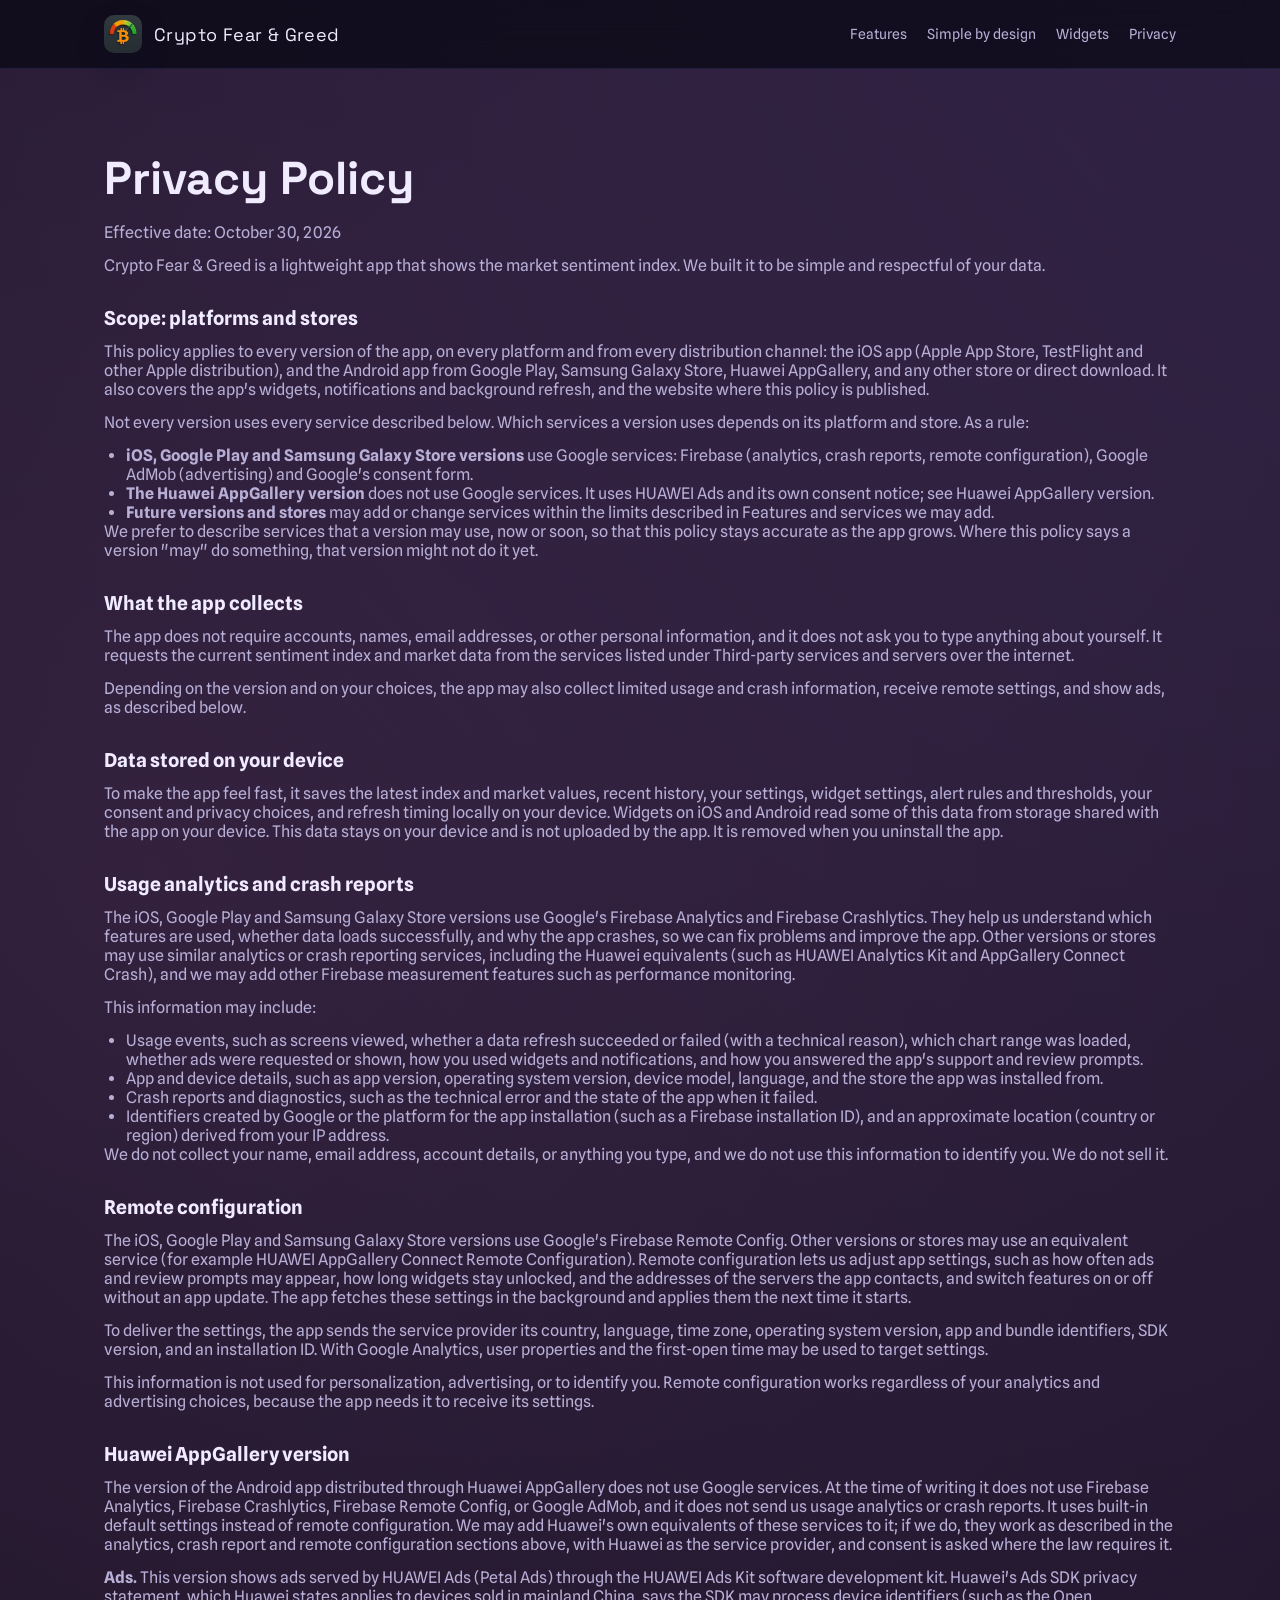
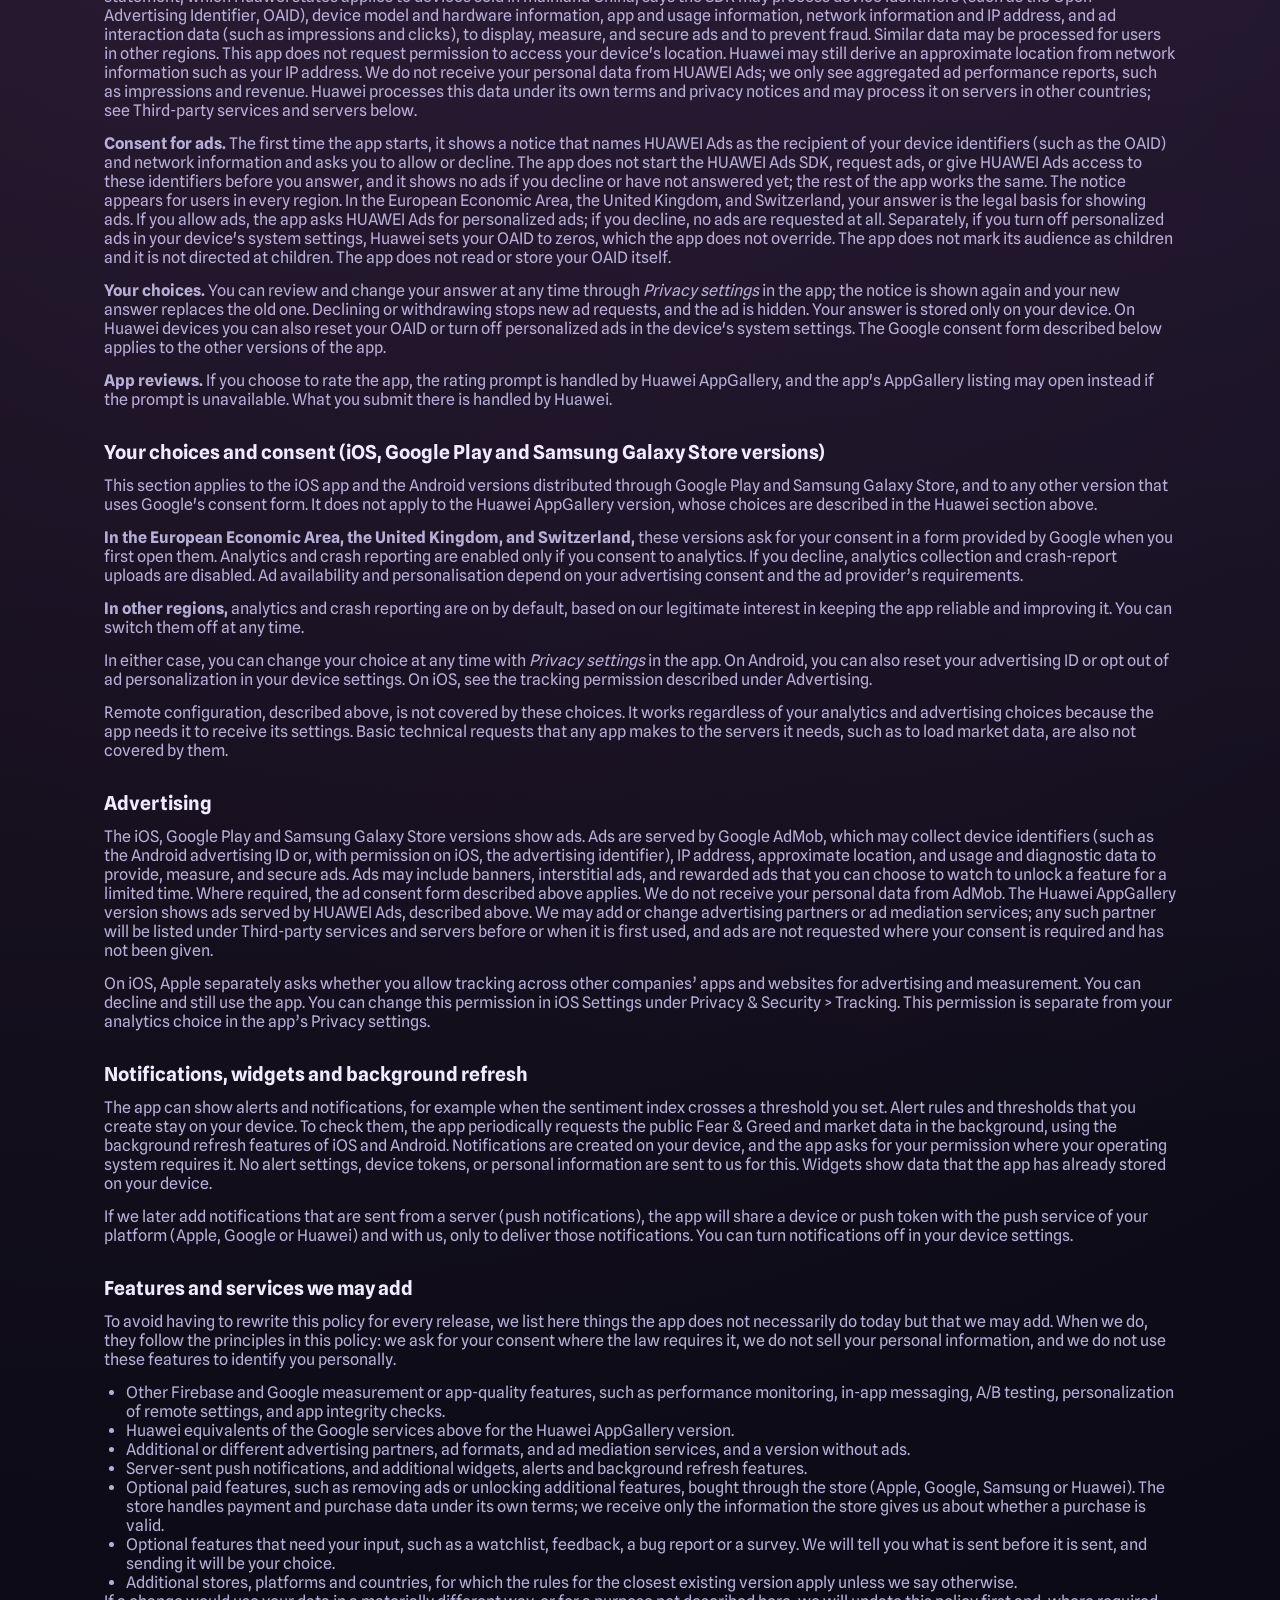
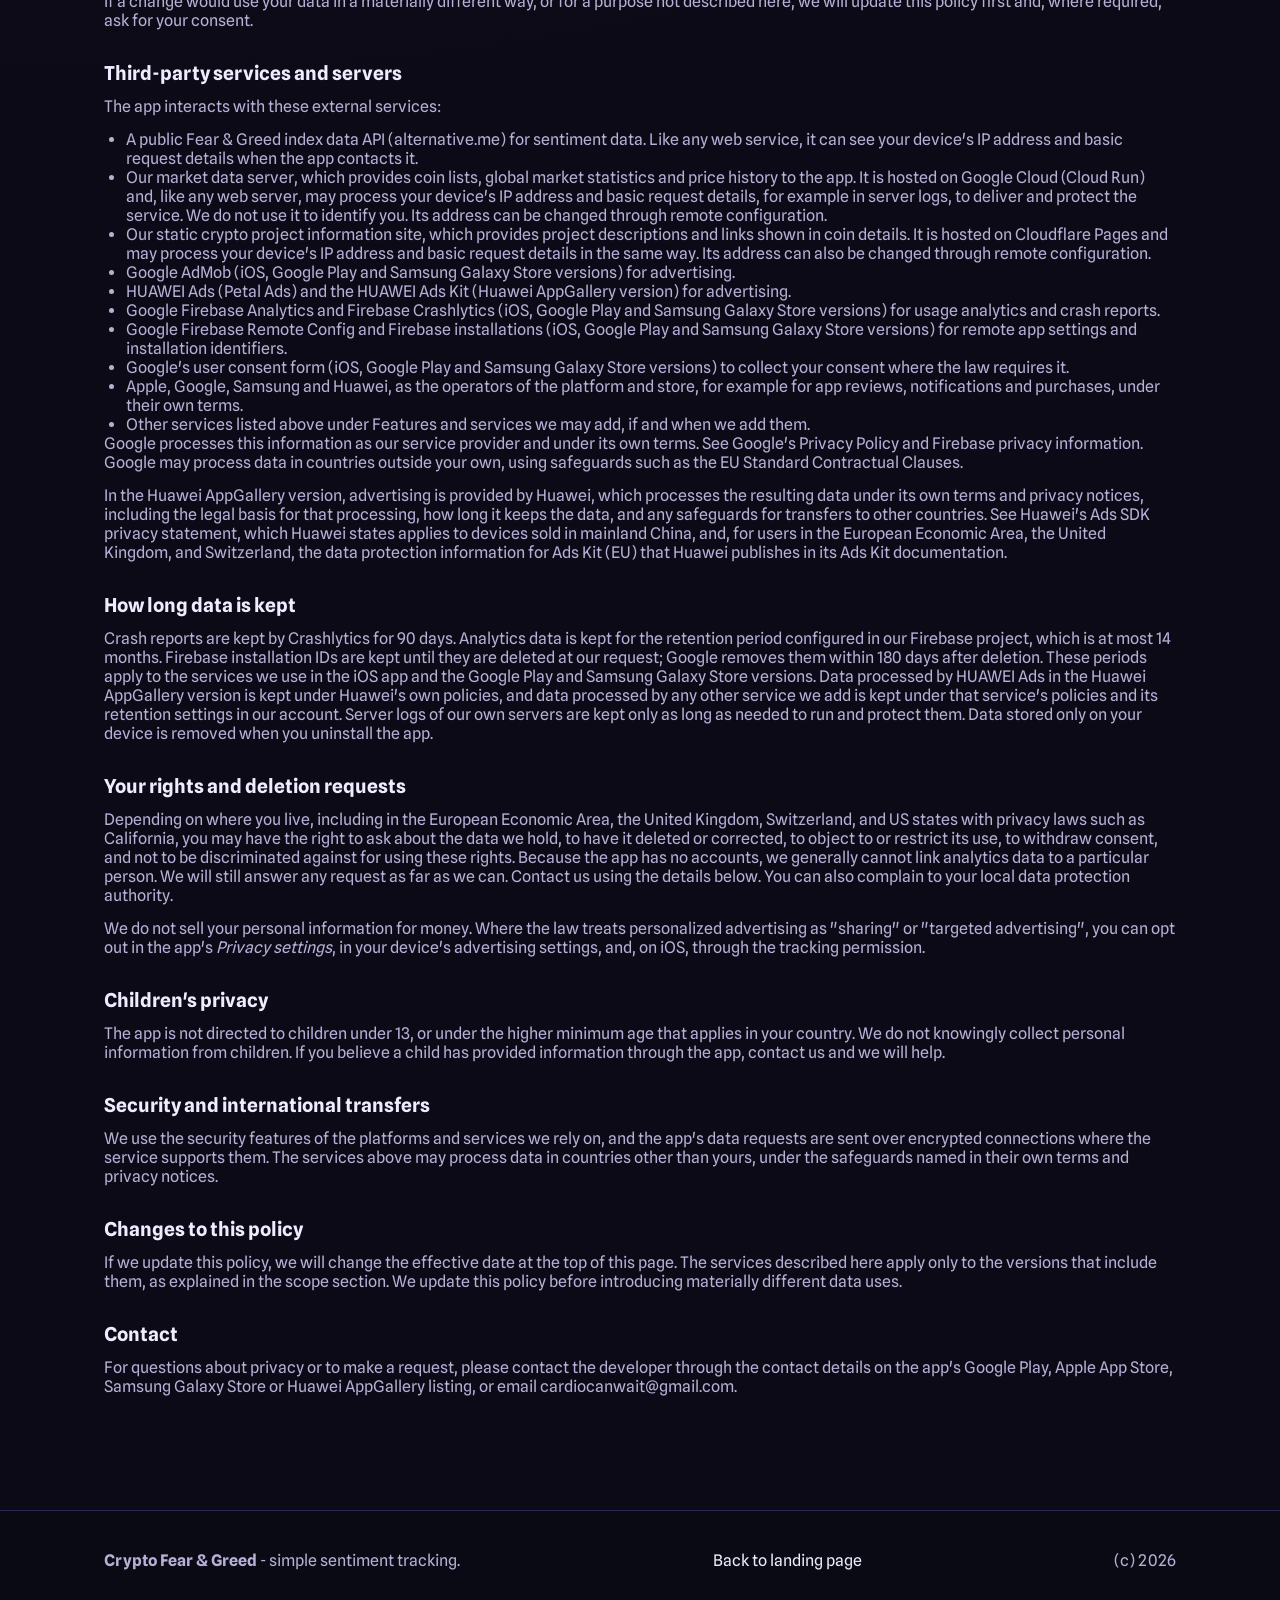
==== commit 15b5967e: "CFGT-76: [claude-sonnet v5.5] (batch 1/1) rewrite privacy policy to cover all platforms, stores and " ====
--- a/privacy.html
+++ b/privacy.html
@@ -29,46 +29,82 @@
   <main class="legal">
     <div class="container">
       <h1>Privacy Policy</h1>
-      <p>Effective date: October 26, 2026</p>
+      <p>Effective date: October 30, 2026</p>
       <p>
         Crypto Fear &amp; Greed is a lightweight app that shows the market sentiment index.
         We built it to be simple and respectful of your data.
       </p>
 
+      <h2>Scope: platforms and stores</h2>
+      <p>
+        This policy applies to every version of the app, on every platform and from every
+        distribution channel: the iOS app (Apple App Store, TestFlight and other Apple
+        distribution), and the Android app from Google Play, Samsung Galaxy Store, Huawei
+        AppGallery, and any other store or direct download. It also covers the app's widgets,
+        notifications and background refresh, and the website where this policy is published.
+      </p>
+      <p>
+        Not every version uses every service described below. Which services a version uses depends
+        on its platform and store. As a rule:
+      </p>
+      <ul>
+        <li>
+          <strong>iOS, Google Play and Samsung Galaxy Store versions</strong> use Google services:
+          Firebase (analytics, crash reports, remote configuration), Google AdMob (advertising) and
+          Google's consent form.
+        </li>
+        <li>
+          <strong>The Huawei AppGallery version</strong> does not use Google services. It uses
+          HUAWEI Ads and its own consent notice; see <a href="#huawei">Huawei AppGallery version</a>.
+        </li>
+        <li>
+          <strong>Future versions and stores</strong> may add or change services within the limits
+          described in <a href="#future">Features and services we may add</a>.
+        </li>
+      </ul>
+      <p>
+        We prefer to describe services that a version may use, now or soon, so that this policy
+        stays accurate as the app grows. Where this policy says a version "may" do something, that
+        version might not do it yet.
+      </p>
+
       <h2>What the app collects</h2>
       <p>
         The app does not require accounts, names, email addresses, or other personal information,
         and it does not ask you to type anything about yourself. It requests the current sentiment
-        index from a public API over the internet.
-      </p>
-      <p>
-        The iOS app and the Android versions distributed through Google Play and Samsung Galaxy
-        Store collect limited usage and crash information, subject to your choices described below.
-        Those Android versions also receive remote settings to keep the app working. The Huawei
-        AppGallery version of the Android app works differently; see
-        <a href="#huawei">Huawei AppGallery version</a> below.
+        index and market data from the services listed under
+        <a href="#third-parties">Third-party services and servers</a> over the internet.
+      </p>
+      <p>
+        Depending on the version and on your choices, the app may also collect limited usage and
+        crash information, receive remote settings, and show ads, as described below.
       </p>
 
       <h2>Data stored on your device</h2>
       <p>
-        To make the app feel fast, it saves the latest index value, recent history, widget settings,
-        and refresh timing locally on your device. This data stays on your device and is not
-        uploaded by the app.
-      </p>
-
-      <h2>Usage analytics and crash reports (iOS, Google Play and Samsung Galaxy Store versions)</h2>
-      <p>
-        The iOS app and the Android versions distributed through Google Play and Samsung Galaxy Store
-        use Google's Firebase Analytics and Firebase Crashlytics. They help us
-        understand which features are used, whether data loads successfully, and why the app
-        crashes, so we can fix problems and improve the app.
+        To make the app feel fast, it saves the latest index and market values, recent history, your
+        settings, widget settings, alert rules and thresholds, your consent and privacy choices, and
+        refresh timing locally on your device. Widgets on iOS and Android read some of this data from
+        storage shared with the app on your device. This data stays on your device and is not
+        uploaded by the app. It is removed when you uninstall the app.
+      </p>
+
+      <h2>Usage analytics and crash reports</h2>
+      <p>
+        The iOS, Google Play and Samsung Galaxy Store versions use Google's Firebase Analytics and
+        Firebase Crashlytics. They help us understand which features are used, whether data loads
+        successfully, and why the app crashes, so we can fix problems and improve the app. Other
+        versions or stores may use similar analytics or crash reporting services, including the
+        Huawei equivalents (such as HUAWEI Analytics Kit and AppGallery Connect Crash), and we may add
+        other Firebase measurement features such as performance monitoring.
       </p>
       <p>This information may include:</p>
       <ul>
         <li>
           Usage events, such as screens viewed, whether a data refresh succeeded or failed (with a
-          technical reason), which chart range was loaded, whether ads were requested or shown, and
-          how you answered the app's support and review prompts.
+          technical reason), which chart range was loaded, whether ads were requested or shown, how
+          you used widgets and notifications, and how you answered the app's support and review
+          prompts.
         </li>
         <li>
           App and device details, such as app version, operating system version, device model,
@@ -79,8 +115,8 @@
           it failed.
         </li>
         <li>
-          Identifiers created by Google for the app installation (such as a Firebase installation
-          ID), and an approximate location (country or region) derived by Google from your IP
+          Identifiers created by Google or the platform for the app installation (such as a Firebase
+          installation ID), and an approximate location (country or region) derived from your IP
           address.
         </li>
       </ul>
@@ -89,30 +125,36 @@
         not use this information to identify you. We do not sell it.
       </p>
 
-      <h2>Remote configuration (Android: Google Play and Samsung Galaxy Store versions)</h2>
-      <p>
-        The Android versions distributed through Google Play and Samsung Galaxy Store use Google's
-        Firebase Remote Config. It lets us adjust app settings, such as
-        how often ads and review prompts may appear and how long widgets stay unlocked, and switch
-        features on or off without an app update. The app fetches these settings in the background
-        and applies them the next time it starts.
-      </p>
-      <p>
-        To deliver the settings, the app sends Google its country, language, time zone, operating
-        system version, app identifiers and SDK version, and a Firebase installation ID.
-      </p>
-      <p>
-        This information is not used for personalization, advertising, or to identify you, and it is
-        not linked to your analytics choice. Remote configuration works regardless of that choice,
-        because the app needs it to receive its settings.
+      <h2>Remote configuration</h2>
+      <p>
+        The iOS, Google Play and Samsung Galaxy Store versions use Google's Firebase Remote Config.
+        Other versions or stores may use an equivalent service (for example HUAWEI AppGallery Connect
+        Remote Configuration). Remote configuration lets us adjust app settings, such as how often ads
+        and review prompts may appear, how long widgets stay unlocked, and the addresses of the
+        servers the app contacts, and switch features on or off without an app update. The app
+        fetches these settings in the background and applies them the next time it starts.
+      </p>
+      <p>
+        To deliver the settings, the app sends the service provider its country, language, time zone,
+        operating system version, app and bundle identifiers, SDK version, and an installation ID.
+        With Google Analytics, user properties and the first-open time may be used to target
+        settings.
+      </p>
+      <p>
+        This information is not used for personalization, advertising, or to identify you. Remote
+        configuration works regardless of your analytics and advertising choices, because the app
+        needs it to receive its settings.
       </p>
 
       <h2 id="huawei">Huawei AppGallery version</h2>
       <p>
         The version of the Android app distributed through Huawei AppGallery does not use Google
-        services. It does not use Firebase Analytics, Firebase Crashlytics, Firebase Remote Config, or
-        Google AdMob, and it does not send us usage analytics or crash reports. It uses built-in
-        default settings instead of remote configuration.
+        services. At the time of writing it does not use Firebase Analytics, Firebase Crashlytics,
+        Firebase Remote Config, or Google AdMob, and it does not send us usage analytics or crash
+        reports. It uses built-in default settings instead of remote configuration. We may add
+        Huawei's own equivalents of these services to it; if we do, they work as described in the
+        analytics, crash report and remote configuration sections above, with Huawei as the service
+        provider, and consent is asked where the law requires it.
       </p>
       <p>
         <strong>Ads.</strong> This version shows ads served by HUAWEI Ads (Petal Ads) through the
@@ -126,8 +168,8 @@
         approximate location from network information such as your IP address. We do not receive your
         personal data from HUAWEI Ads; we only see aggregated ad performance reports, such as
         impressions and revenue. Huawei processes this data under its own terms and privacy notices
-        and may process it on servers in other countries; see the third-party services section
-        below.
+        and may process it on servers in other countries; see
+        <a href="#third-parties">Third-party services and servers</a> below.
       </p>
       <p>
         <strong>Consent for ads.</strong> The first time the app starts, it shows a notice that names
@@ -151,12 +193,6 @@
         below applies to the other versions of the app.
       </p>
       <p>
-        <strong>Alerts and widgets.</strong> Alert rules and thresholds that you create stay on your
-        device. To check them, the app periodically requests the public Fear &amp; Greed and market
-        data described above in the background. No alert settings, device tokens, or personal
-        information are sent to us.
-      </p>
-      <p>
         <strong>App reviews.</strong> If you choose to rate the app, the rating prompt is handled by
         Huawei AppGallery, and the app's AppGallery listing may open instead if the prompt is
         unavailable. What you submit there is handled by Huawei.
@@ -165,8 +201,9 @@
       <h2>Your choices and consent (iOS, Google Play and Samsung Galaxy Store versions)</h2>
       <p>
         This section applies to the iOS app and the Android versions distributed through Google Play
-        and Samsung Galaxy Store. It does not apply to the Huawei AppGallery version, whose choices
-        are described in the Huawei section above.
+        and Samsung Galaxy Store, and to any other version that uses Google's consent form. It does
+        not apply to the Huawei AppGallery version, whose choices are described in the Huawei
+        section above.
       </p>
       <p>
         <strong>In the European Economic Area, the United Kingdom, and Switzerland,</strong> these
@@ -181,25 +218,32 @@
         off at any time.
       </p>
       <p>
-        In either case, you can change your choice at any time with <em>Privacy settings</em> on
-        the app's main screen. On Android, you can also reset your advertising ID or opt out of ad
-        personalization in your device settings.
-      </p>
-      <p>
-        Remote configuration, described above, is not covered by this choice. It works regardless
-        of your analytics choice because the app needs it to receive its settings.
+        In either case, you can change your choice at any time with <em>Privacy settings</em> in
+        the app. On Android, you can also reset your advertising ID or opt out of ad
+        personalization in your device settings. On iOS, see the tracking permission described under
+        Advertising.
+      </p>
+      <p>
+        Remote configuration, described above, is not covered by these choices. It works regardless
+        of your analytics and advertising choices because the app needs it to receive its settings.
+        Basic technical requests that any app makes to the servers it needs, such as to load market
+        data, are also not covered by them.
       </p>
 
       <h2>Advertising</h2>
       <p>
-        In the iOS app and the Android versions distributed through Google Play and Samsung Galaxy
-        Store, the app shows ads. Ads are served by Google AdMob, which may collect device
-        identifiers (such as the Android advertising ID or, with permission on iOS, the advertising
-        identifier), IP address, approximate location, and usage and diagnostic data to provide,
-        measure, and secure ads. Where required, the ad consent form described above applies. We do
-        not receive your personal data from AdMob.
-      </p>
-
+        The iOS, Google Play and Samsung Galaxy Store versions show ads. Ads are served by Google
+        AdMob, which may collect device identifiers (such as the Android advertising ID or, with
+        permission on iOS, the advertising identifier), IP address, approximate location, and usage
+        and diagnostic data to provide, measure, and secure ads. Ads may include banners,
+        interstitial ads, and rewarded ads that you can choose to watch to unlock a feature for a
+        limited time. Where required, the ad consent form described above applies. We do not receive
+        your personal data from AdMob. The Huawei AppGallery version shows ads served by HUAWEI Ads,
+        described above. We may add or change advertising partners or ad mediation services; any
+        such partner will be listed under <a href="#third-parties">Third-party services and servers</a>
+        before or when it is first used, and ads are not requested where your consent is required
+        and has not been given.
+      </p>
       <p>
         On iOS, Apple separately asks whether you allow tracking across other companies’ apps and
         websites for advertising and measurement. You can decline and still use the app. You can
@@ -207,15 +251,110 @@
         permission is separate from your analytics choice in the app’s Privacy settings.
       </p>
 
-      <h2>Third-party services</h2>
+      <h2>Notifications, widgets and background refresh</h2>
+      <p>
+        The app can show alerts and notifications, for example when the sentiment index crosses a
+        threshold you set. Alert rules and thresholds that you create stay on your device. To check
+        them, the app periodically requests the public Fear &amp; Greed and market data in the
+        background, using the background refresh features of iOS and Android. Notifications are
+        created on your device, and the app asks for your permission where your operating system
+        requires it. No alert settings, device tokens, or personal information are sent to us for
+        this. Widgets show data that the app has already stored on your device.
+      </p>
+      <p>
+        If we later add notifications that are sent from a server (push notifications), the app
+        will share a device or push token with the push service of your platform (Apple, Google or
+        Huawei) and with us, only to deliver those notifications. You can turn notifications off
+        in your device settings.
+      </p>
+
+      <h2 id="future">Features and services we may add</h2>
+      <p>
+        To avoid having to rewrite this policy for every release, we list here things the app does
+        not necessarily do today but that we may add. When we do, they follow the principles in this
+        policy: we ask for your consent where the law requires it, we do not sell your personal
+        information, and we do not use these features to identify you personally.
+      </p>
+      <ul>
+        <li>
+          Other Firebase and Google measurement or app-quality features, such as performance
+          monitoring, in-app messaging, A/B testing, personalization of remote settings, and app
+          integrity checks.
+        </li>
+        <li>
+          Huawei equivalents of the Google services above for the Huawei AppGallery version.
+        </li>
+        <li>
+          Additional or different advertising partners, ad formats, and ad mediation services, and
+          a version without ads.
+        </li>
+        <li>
+          Server-sent push notifications, and additional widgets, alerts and background refresh
+          features.
+        </li>
+        <li>
+          Optional paid features, such as removing ads or unlocking additional features, bought
+          through the store (Apple, Google, Samsung or Huawei). The store handles payment and
+          purchase data under its own terms; we receive only the information the store gives us
+          about whether a purchase is valid.
+        </li>
+        <li>
+          Optional features that need your input, such as a watchlist, feedback, a bug report or a
+          survey. We will tell you what is sent before it is sent, and sending it will be your choice.
+        </li>
+        <li>
+          Additional stores, platforms and countries, for which the rules for the closest existing
+          version apply unless we say otherwise.
+        </li>
+      </ul>
+      <p>
+        If a change would use your data in a materially different way, or for a purpose not
+        described here, we will update this policy first and, where required, ask for your consent.
+      </p>
+
+      <h2 id="third-parties">Third-party services and servers</h2>
       <p>The app interacts with these external services:</p>
       <ul>
-        <li>Public Fear &amp; Greed index and market data API (alternative.me) for sentiment and market data. Like any web service, it can see your device's IP address and basic request details when the app contacts it.</li>
+        <li>
+          A public Fear &amp; Greed index data API (alternative.me) for sentiment data. Like any web
+          service, it can see your device's IP address and basic request details when the app
+          contacts it.
+        </li>
+        <li>
+          Our market data server, which provides coin lists, global market statistics and price
+          history to the app. It is hosted on Google Cloud (Cloud Run) and, like any web server, may
+          process your device's IP address and basic request details, for example in server logs, to
+          deliver and protect the service. We do not use it to identify you. Its address can be
+          changed through remote configuration.
+        </li>
+        <li>
+          Our static crypto project information site, which provides project descriptions and links
+          shown in coin details. It is hosted on Cloudflare Pages and may process your device's IP
+          address and basic request details in the same way. Its address can also be changed through
+          remote configuration.
+        </li>
         <li>Google AdMob (iOS, Google Play and Samsung Galaxy Store versions) for advertising.</li>
         <li>HUAWEI Ads (Petal Ads) and the HUAWEI Ads Kit (Huawei AppGallery version) for advertising.</li>
-        <li>Google Firebase Analytics and Firebase Crashlytics (iOS, Google Play and Samsung Galaxy Store versions) for usage analytics and crash reports.</li>
-        <li>Google Firebase Remote Config (Android: Google Play and Samsung Galaxy Store versions) for remote app settings.</li>
-        <li>Google's user consent form (iOS, Google Play and Samsung Galaxy Store versions) to collect your consent where the law requires it.</li>
+        <li>
+          Google Firebase Analytics and Firebase Crashlytics (iOS, Google Play and Samsung Galaxy
+          Store versions) for usage analytics and crash reports.
+        </li>
+        <li>
+          Google Firebase Remote Config and Firebase installations (iOS, Google Play and Samsung
+          Galaxy Store versions) for remote app settings and installation identifiers.
+        </li>
+        <li>
+          Google's user consent form (iOS, Google Play and Samsung Galaxy Store versions) to collect
+          your consent where the law requires it.
+        </li>
+        <li>
+          Apple, Google, Samsung and Huawei, as the operators of the platform and store, for example
+          for app reviews, notifications and purchases, under their own terms.
+        </li>
+        <li>
+          Other services listed above under <a href="#future">Features and services we may add</a>, if
+          and when we add them.
+        </li>
       </ul>
       <p>
         Google processes this information as our service provider and under its own terms. See
@@ -242,36 +381,56 @@
         installation IDs are kept until they are deleted at our request; Google removes them within
         180 days after deletion. These periods apply to the services we use in the iOS app and the
         Google Play and Samsung Galaxy Store versions. Data processed by HUAWEI Ads in the Huawei
-        AppGallery version is kept under Huawei's own policies. Data stored only on your device is
-        removed when you uninstall the app.
+        AppGallery version is kept under Huawei's own policies, and data processed by any other
+        service we add is kept under that service's policies and its retention settings in our
+        account. Server logs of our own servers are kept only as long as needed to run and protect
+        them. Data stored only on your device is removed when you uninstall the app.
       </p>
 
       <h2>Your rights and deletion requests</h2>
       <p>
-        Depending on where you live, you may have the right to ask about the data we hold, to have
-        it deleted, or to object to its use. Because the app has no accounts, we generally cannot
-        link analytics data to a particular person. We will still answer any request as far as we
-        can. Contact us using the details below.
+        Depending on where you live, including in the European Economic Area, the United Kingdom,
+        Switzerland, and US states with privacy laws such as California, you may have the right to
+        ask about the data we hold, to have it deleted or corrected, to object to or restrict its
+        use, to withdraw consent, and not to be discriminated against for using these rights. Because
+        the app has no accounts, we generally cannot link analytics data to a particular person. We
+        will still answer any request as far as we can. Contact us using the details below. You can
+        also complain to your local data protection authority.
+      </p>
+      <p>
+        We do not sell your personal information for money. Where the law treats personalized
+        advertising as "sharing" or "targeted advertising", you can opt out in the app's
+        <em>Privacy settings</em>, in your device's advertising settings, and, on iOS, through the
+        tracking permission.
       </p>
 
       <h2>Children's privacy</h2>
       <p>
-        The app is not directed to children under 13. 
+        The app is not directed to children under 13, or under the higher minimum age that applies
+        in your country. We do not knowingly collect personal information from children. If you
+        believe a child has provided information through the app, contact us and we will help.
+      </p>
+
+      <h2>Security and international transfers</h2>
+      <p>
+        We use the security features of the platforms and services we rely on, and the app's data
+        requests are sent over encrypted connections where the service supports them. The services
+        above may process data in countries other than yours, under the safeguards named in their
+        own terms and privacy notices.
       </p>
 
       <h2>Changes to this policy</h2>
       <p>
         If we update this policy, we will change the effective date at the top of this page. The
-        analytics and crash reporting described here apply only to the versions that include these
-        features. Remote configuration applies only to the Android versions distributed through
-        Google Play and Samsung Galaxy Store. We update this policy before
-        introducing materially different data uses.
+        services described here apply only to the versions that include them, as explained in the
+        scope section. We update this policy before introducing materially different data uses.
       </p>
 
       <h2>Contact</h2>
       <p>
         For questions about privacy or to make a request, please contact the developer through the
-        contact details on the app's Google Play, Apple App Store, or Huawei AppGallery listing, or email
+        contact details on the app's Google Play, Apple App Store, Samsung Galaxy Store or Huawei
+        AppGallery listing, or email
         <a href="mailto:cardiocanwait@gmail.com">cardiocanwait@gmail.com</a>.
       </p>
     </div>
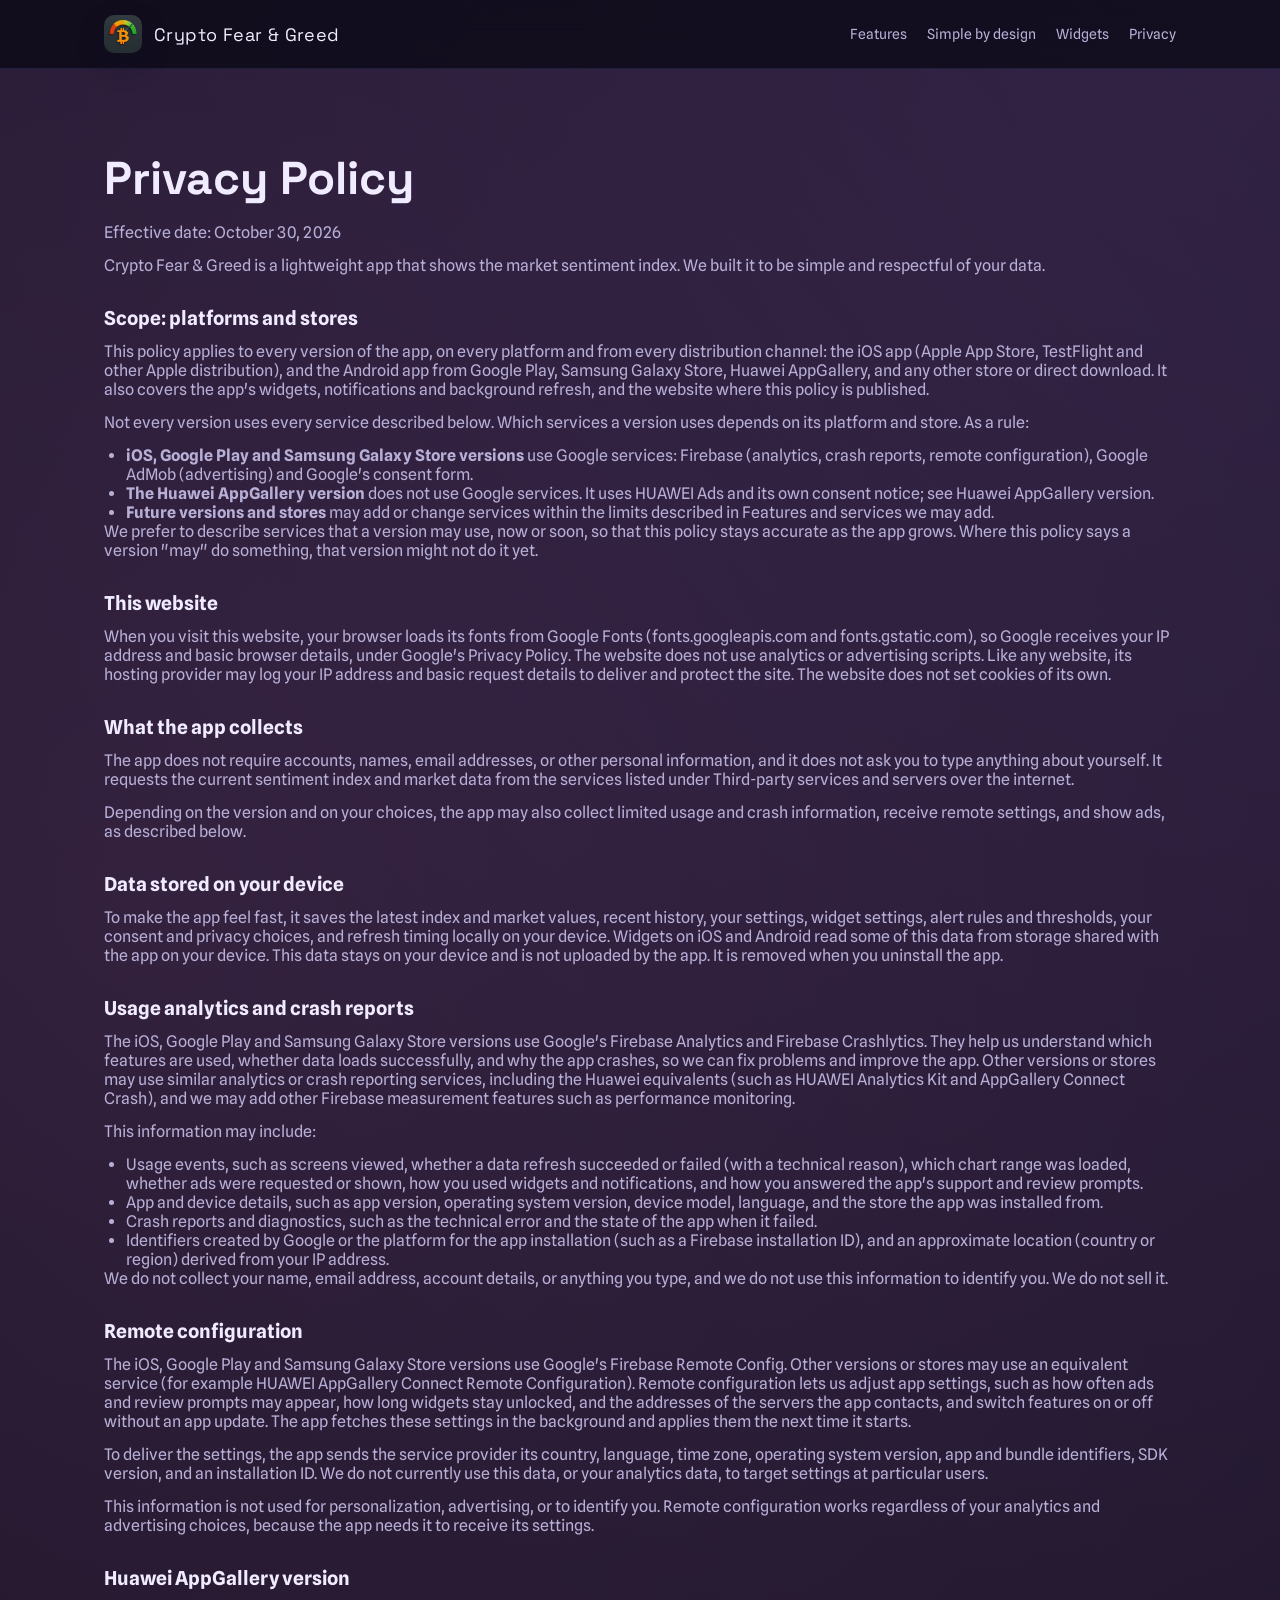
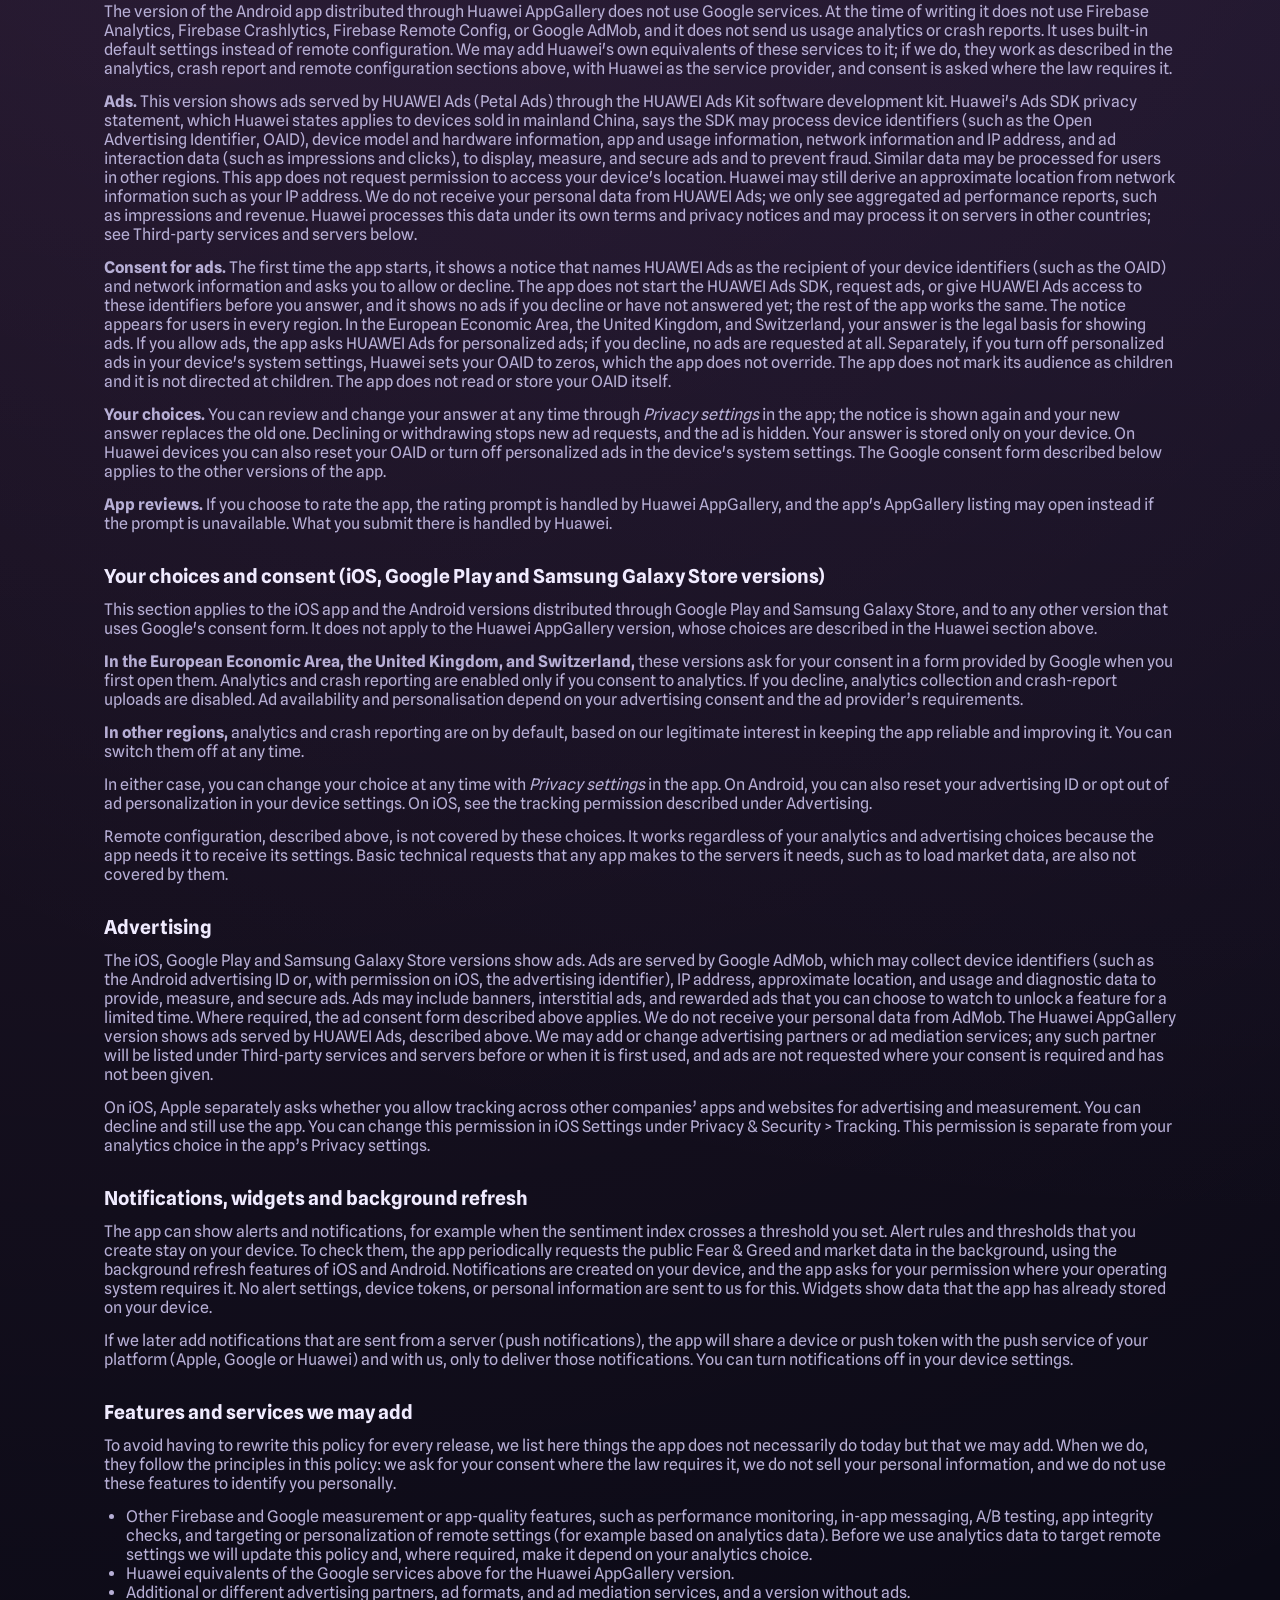
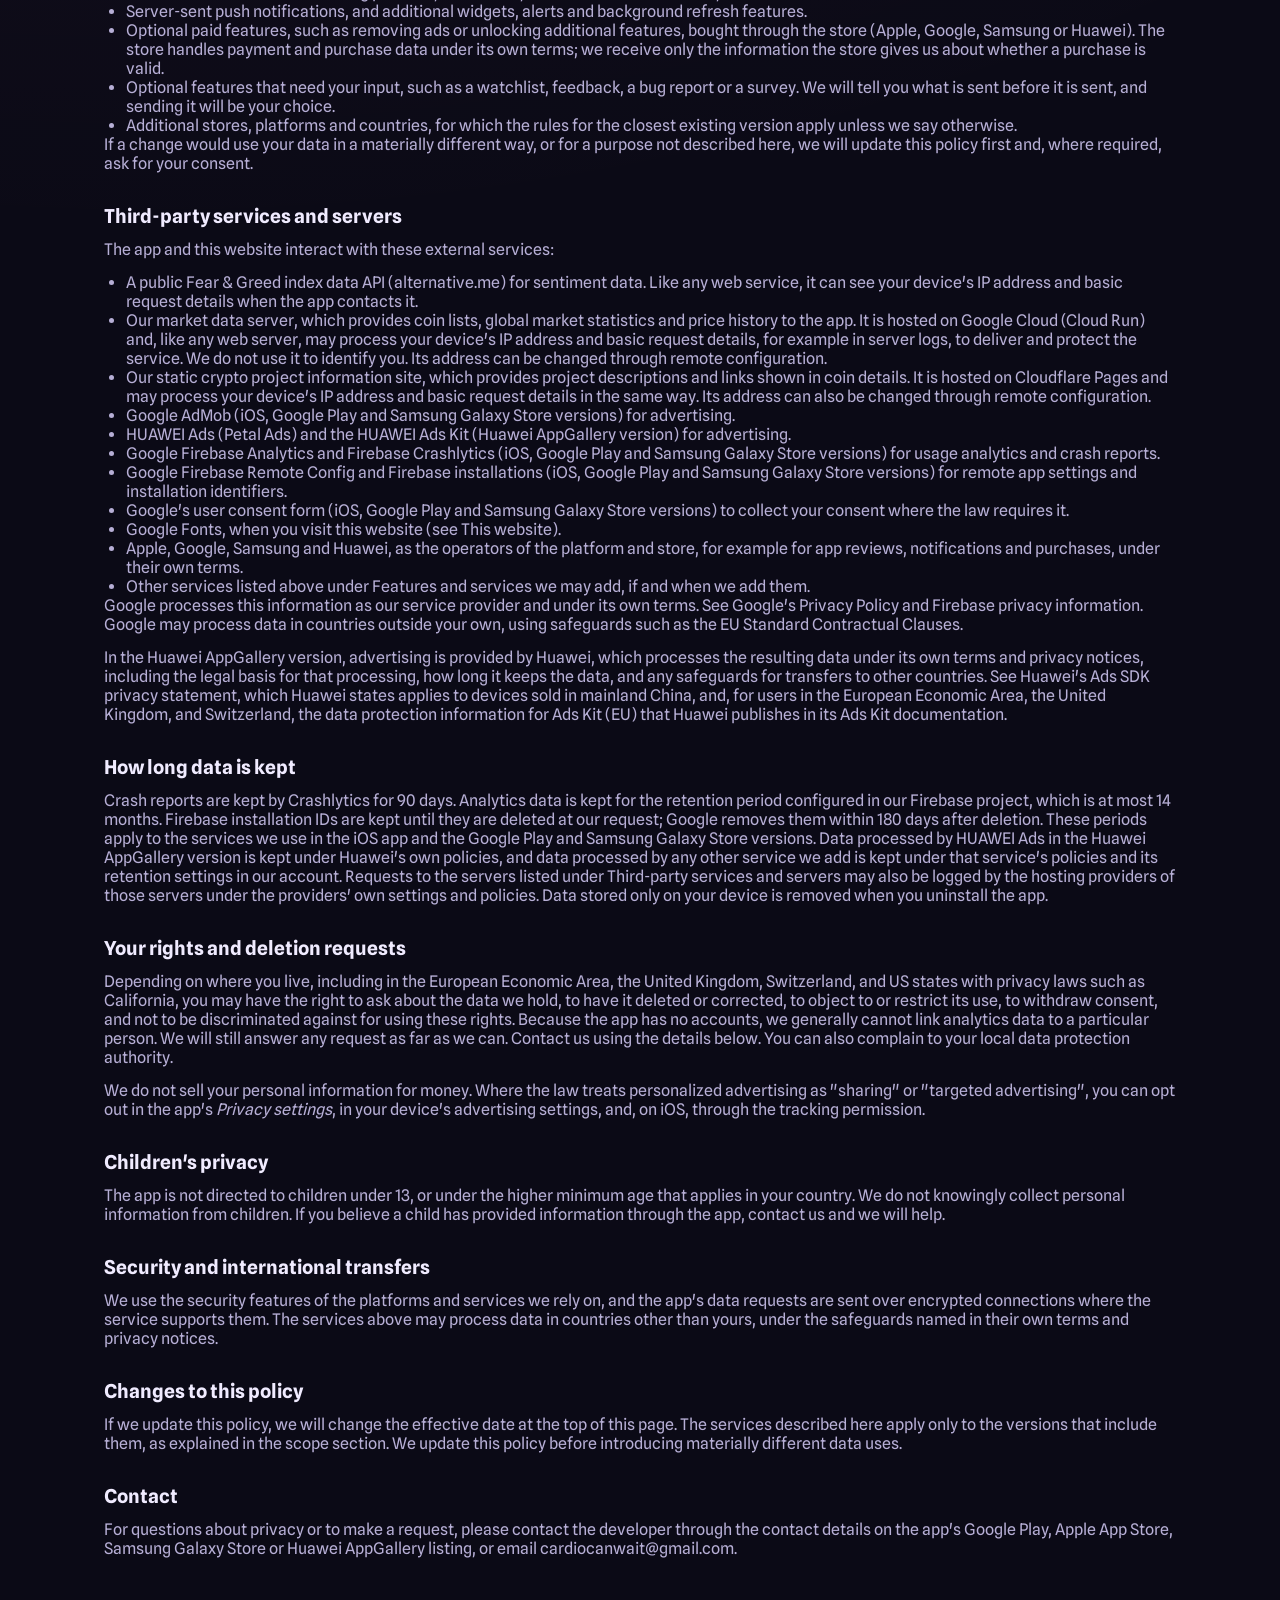
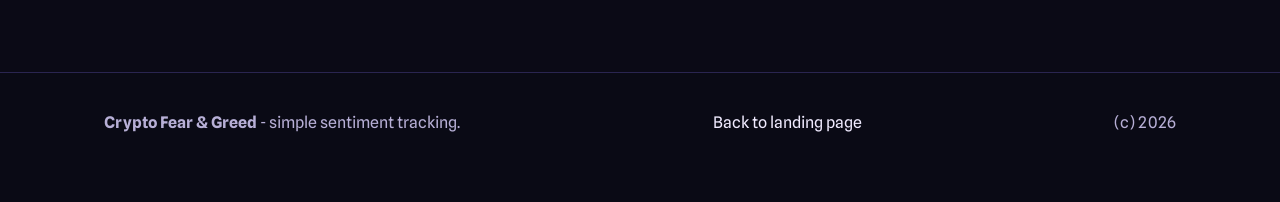
==== commit 9a0a17b9: "CFGT-76: [claude-sonnet v5.5] (batch 1/1) Apply Review Goal: apply the whole-branch review findings." ====
--- a/privacy.html
+++ b/privacy.html
@@ -68,6 +68,16 @@
         version might not do it yet.
       </p>
 
+      <h2 id="website">This website</h2>
+      <p>
+        When you visit this website, your browser loads its fonts from Google Fonts
+        (fonts.googleapis.com and fonts.gstatic.com), so Google receives your IP address and basic
+        browser details, under <a href="https://policies.google.com/privacy">Google's Privacy Policy</a>.
+        The website does not use analytics or advertising scripts. Like any website, its hosting
+        provider may log your IP address and basic request details to deliver and protect the site.
+        The website does not set cookies of its own.
+      </p>
+
       <h2>What the app collects</h2>
       <p>
         The app does not require accounts, names, email addresses, or other personal information,
@@ -137,8 +147,8 @@
       <p>
         To deliver the settings, the app sends the service provider its country, language, time zone,
         operating system version, app and bundle identifiers, SDK version, and an installation ID.
-        With Google Analytics, user properties and the first-open time may be used to target
-        settings.
+        We do not currently use this data, or your analytics data, to target settings at particular
+        users.
       </p>
       <p>
         This information is not used for personalization, advertising, or to identify you. Remote
@@ -278,8 +288,10 @@
       <ul>
         <li>
           Other Firebase and Google measurement or app-quality features, such as performance
-          monitoring, in-app messaging, A/B testing, personalization of remote settings, and app
-          integrity checks.
+          monitoring, in-app messaging, A/B testing, app integrity checks, and targeting or
+          personalization of remote settings (for example based on analytics data). Before we use
+          analytics data to target remote settings we will update this policy and, where required,
+          make it depend on your analytics choice.
         </li>
         <li>
           Huawei equivalents of the Google services above for the Huawei AppGallery version.
@@ -313,7 +325,7 @@
       </p>
 
       <h2 id="third-parties">Third-party services and servers</h2>
-      <p>The app interacts with these external services:</p>
+      <p>The app and this website interact with these external services:</p>
       <ul>
         <li>
           A public Fear &amp; Greed index data API (alternative.me) for sentiment data. Like any web
@@ -347,6 +359,7 @@
           Google's user consent form (iOS, Google Play and Samsung Galaxy Store versions) to collect
           your consent where the law requires it.
         </li>
+        <li>Google Fonts, when you visit this website (see <a href="#website">This website</a>).</li>
         <li>
           Apple, Google, Samsung and Huawei, as the operators of the platform and store, for example
           for app reviews, notifications and purchases, under their own terms.
@@ -383,8 +396,10 @@
         Google Play and Samsung Galaxy Store versions. Data processed by HUAWEI Ads in the Huawei
         AppGallery version is kept under Huawei's own policies, and data processed by any other
         service we add is kept under that service's policies and its retention settings in our
-        account. Server logs of our own servers are kept only as long as needed to run and protect
-        them. Data stored only on your device is removed when you uninstall the app.
+        account. Requests to the servers listed under
+        <a href="#third-parties">Third-party services and servers</a> may also be logged by the hosting
+        providers of those servers under the providers' own settings and policies. Data stored only
+        on your device is removed when you uninstall the app.
       </p>
 
       <h2>Your rights and deletion requests</h2>
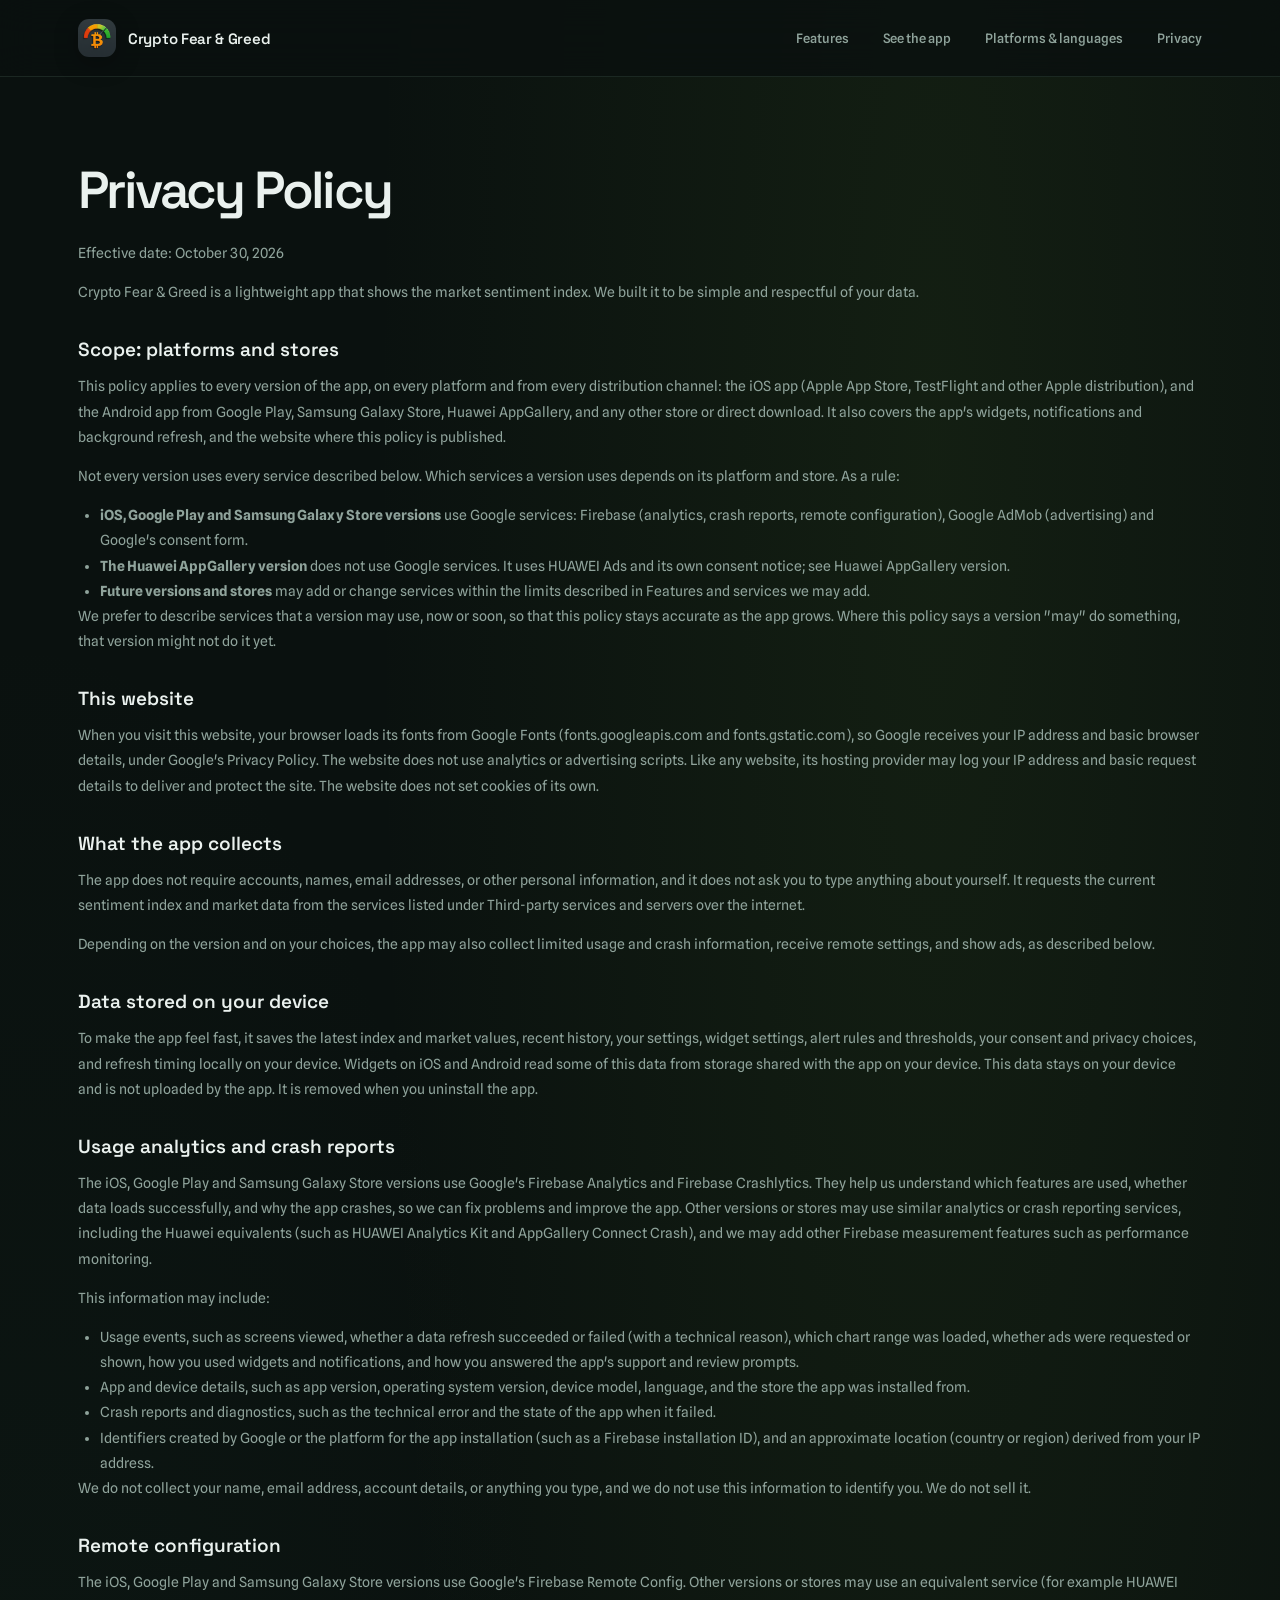
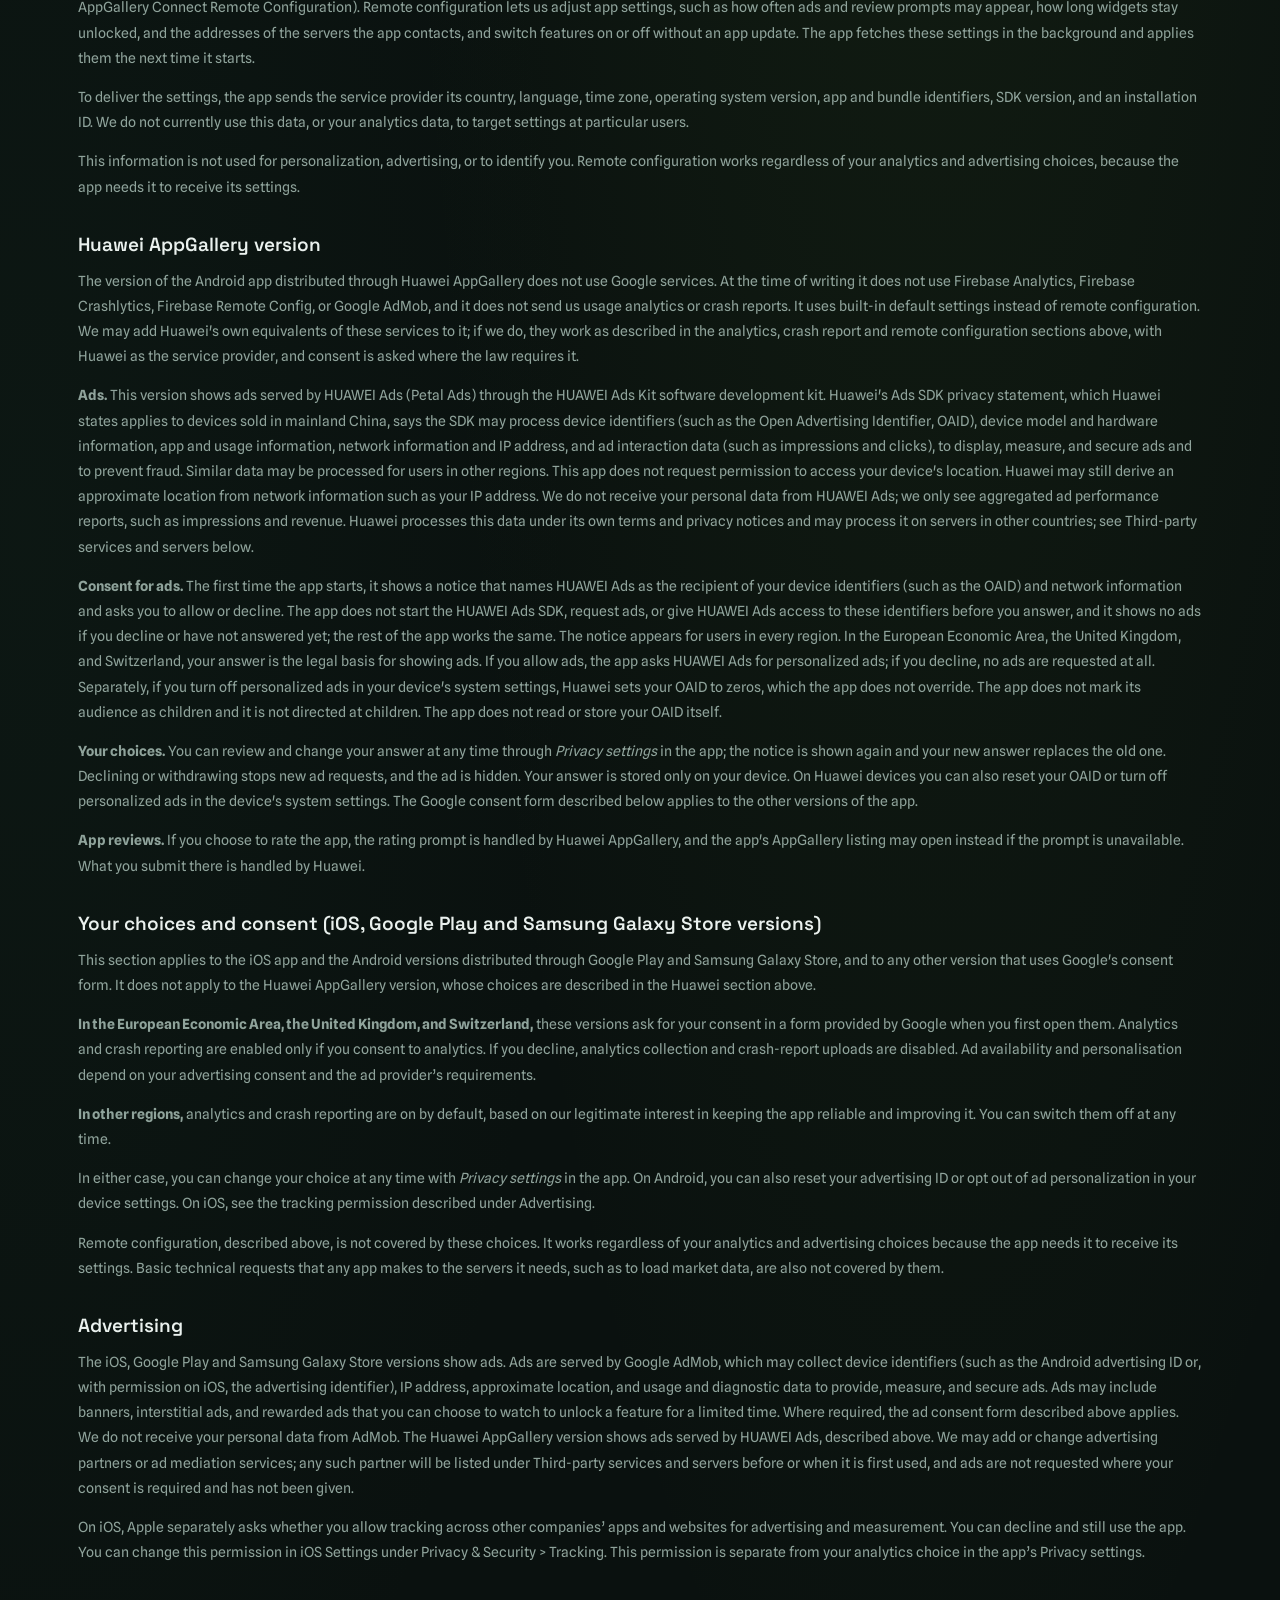
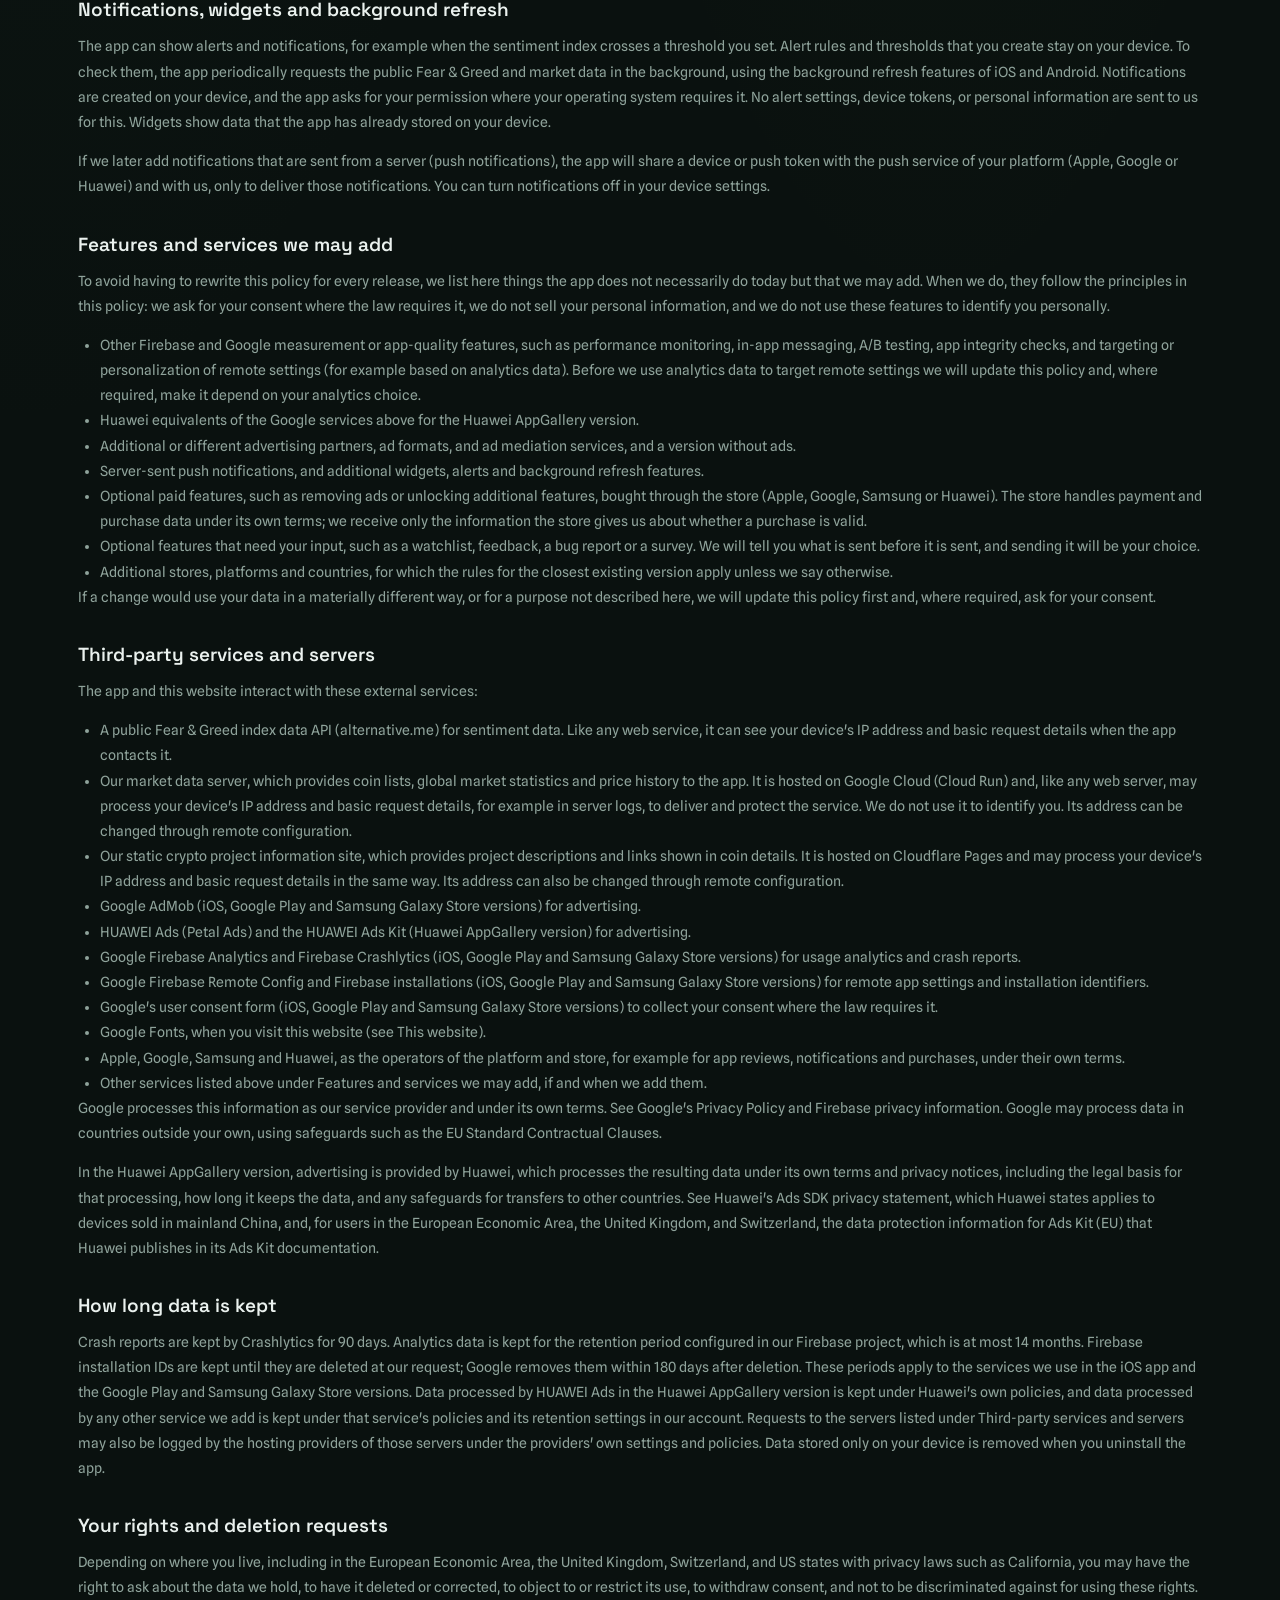
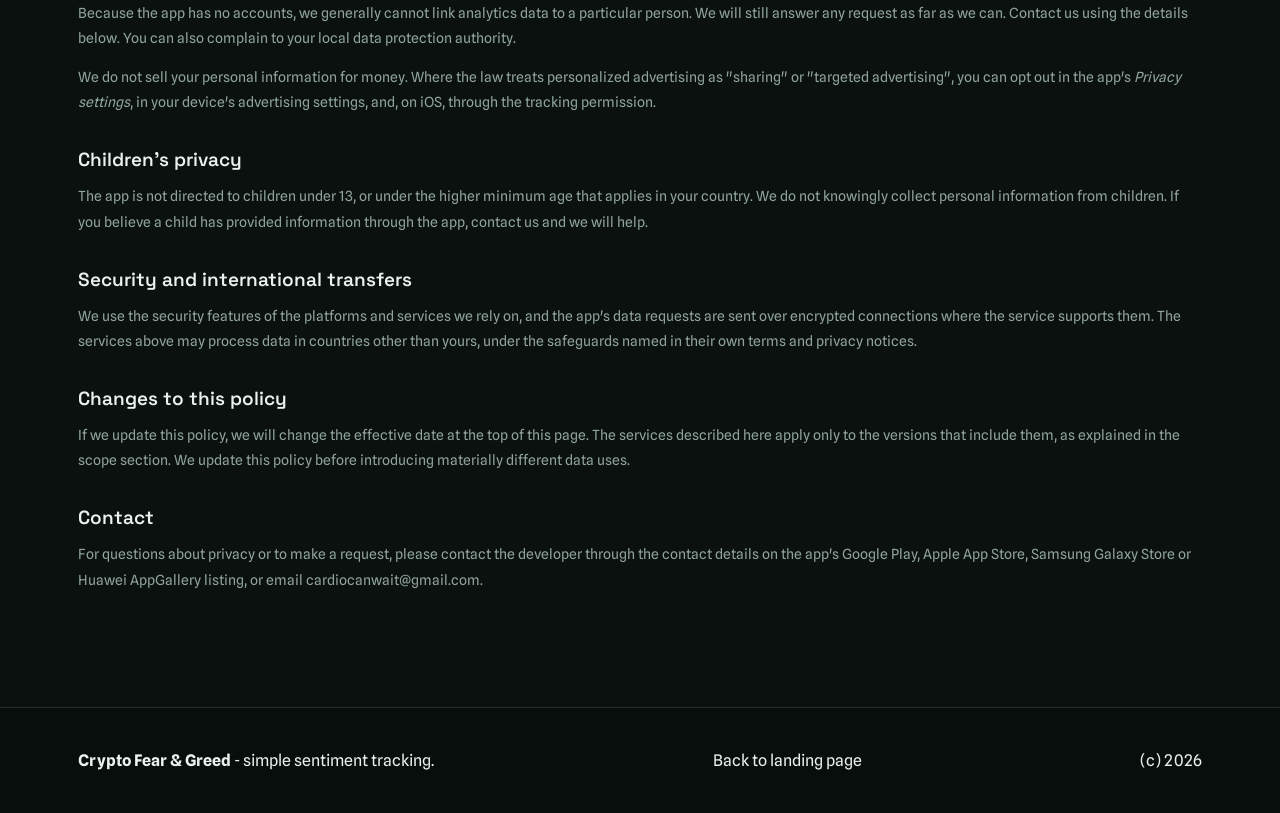
==== commit 79815829: "CFGT-77: [GPT-6] Apply Review Goal: Keep privacy-page navigation aligned with the refreshed landing " ====
--- a/privacy.html
+++ b/privacy.html
@@ -19,8 +19,8 @@
       </a>
       <nav class="nav">
         <a href="index.html#features">Features</a>
-        <a href="index.html#simple">Simple by design</a>
-        <a href="index.html#widgets">Widgets</a>
+        <a href="index.html#screenshots">See the app</a>
+        <a href="index.html#platforms">Platforms &amp; languages</a>
         <a href="privacy.html">Privacy</a>
       </nav>
     </div>
--- a/styles.css
+++ b/styles.css
@@ -1,412 +1,249 @@
-﻿:root {
+:root {
   color-scheme: dark;
-  --bg: #0b0a16;
-  --bg-soft: #161326;
-  --card: #1c1834;
-  --stroke: #2a2550;
-  --text: #f0ebff;
-  --muted: #b7afd6;
-  --accent: #b07bff;
-  --accent-2: #7a6bff;
-  --accent-3: #ff8ad9;
-  --shadow: 0 22px 55px rgba(8, 14, 30, 0.6);
-  --radius: 20px;
-  --max: 1120px;
-}
-
-* {
-  box-sizing: border-box;
-  margin: 0;
-  padding: 0;
-}
-
+  --bg: #0a110f;
+  --bg-raised: #0d1512;
+  --surface: #111a17;
+  --surface-raised: #16221e;
+  --line: #213029;
+  --text: #eaf1ee;
+  --muted: #8fa39b;
+  --accent: #8bc34a;
+  --accent-edge: #5f8f2d;
+  --amber: #ffc107;
+  --red: #ff5252;
+  --radius: 22px;
+  --max: 1180px;
+}
+
+* { box-sizing: border-box; margin: 0; padding: 0; }
+html { scroll-behavior: smooth; scroll-padding-top: 90px; }
 body {
+  min-height: 100vh;
+  overflow-x: hidden;
+  color: var(--text);
   font-family: "Spline Sans", "Segoe UI", sans-serif;
-  background: radial-gradient(circle at top right, rgba(176, 123, 255, 0.16), transparent 55%),
-    radial-gradient(circle at 12% 18%, rgba(255, 138, 217, 0.12), transparent 60%),
+  background:
+    radial-gradient(ellipse at 73% 8%, rgba(95, 143, 45, .11), transparent 35rem),
+    radial-gradient(ellipse at 2% 38%, rgba(34, 76, 55, .10), transparent 34rem),
     var(--bg);
-  color: var(--text);
-  min-height: 100vh;
-}
-
-img {
-  max-width: 100%;
-  display: block;
-}
-
-a {
-  color: inherit;
-  text-decoration: none;
-}
-
-.container {
-  width: min(100%, var(--max));
-  margin: 0 auto;
-  padding: 0 24px;
-}
+  -webkit-font-smoothing: antialiased;
+}
+img { display: block; max-width: 100%; }
+a { color: inherit; text-decoration: none; }
+button, a { -webkit-tap-highlight-color: transparent; }
+a:focus-visible { outline: 2px solid var(--accent); outline-offset: 4px; border-radius: 4px; }
+.container { width: min(100%, var(--max)); margin: 0 auto; padding: 0 28px; }
 
 .header {
   position: sticky;
+  z-index: 10;
   top: 0;
-  z-index: 10;
+  border-bottom: 1px solid rgba(33, 48, 41, .76);
+  background: rgba(10, 17, 15, .82);
   backdrop-filter: blur(18px);
-  background: rgba(10, 9, 20, 0.75);
-  border-bottom: 1px solid rgba(42, 37, 80, 0.7);
-}
-
-.header-inner {
-  display: flex;
-  align-items: center;
-  justify-content: space-between;
-  height: 68px;
-}
-
-.brand {
-  display: flex;
-  align-items: center;
-  gap: 12px;
-  font-family: "Space Grotesk", "Segoe UI", sans-serif;
-  font-size: 18px;
-  letter-spacing: 0.4px;
-}
-
-.brand img {
-  width: 38px;
-  height: 38px;
-  border-radius: 10px;
-  box-shadow: 0 12px 24px rgba(11, 16, 34, 0.45);
-}
-
-.nav {
-  display: flex;
-  gap: 20px;
-  font-size: 14px;
-  color: var(--muted);
-}
-
-.nav a {
-  padding: 8px 0;
-  position: relative;
-}
-
-.nav a::after {
-  content: "";
-  position: absolute;
-  left: 0;
-  bottom: 0;
-  width: 0;
-  height: 2px;
-  background: linear-gradient(90deg, var(--accent), var(--accent-3));
-  transition: width 0.3s ease;
-}
-
-.nav a:hover::after,
-.nav a:focus-visible::after {
-  width: 100%;
-}
-
-.hero {
-  padding: 80px 0 120px;
-  position: relative;
-  overflow: hidden;
-}
-
-.hero::before {
-  content: "";
-  position: absolute;
-  inset: -60px 0 0;
-  background: url("assets/hero-glow.svg") center/cover no-repeat;
-  opacity: 0.9;
-  pointer-events: none;
-}
-
-.hero-grid {
-  display: grid;
-  grid-template-columns: repeat(auto-fit, minmax(280px, 1fr));
-  gap: 40px;
-  align-items: center;
-  position: relative;
-}
-
-.hero-copy h1 {
-  font-family: "Space Grotesk", "Segoe UI", sans-serif;
-  font-size: clamp(2.4rem, 4vw, 3.7rem);
-  line-height: 1.05;
-  letter-spacing: -0.02em;
-}
-
-.hero-logo {
-  display: flex;
-  align-items: center;
-  gap: 16px;
-  margin-bottom: 20px;
-  font-family: "Space Grotesk", "Segoe UI", sans-serif;
-  font-size: 1rem;
-  color: var(--muted);
-}
-
-.hero-logo img {
-  width: 96px;
-  height: 96px;
-  border-radius: 24px;
-  border: 1px solid rgba(42, 37, 80, 0.7);
-  box-shadow: 0 20px 40px rgba(14, 10, 32, 0.55);
-}
-
-.hero-copy p {
-  margin-top: 20px;
-  font-size: 1.05rem;
-  color: var(--muted);
-  max-width: 500px;
-}
-
-.hero-cta {
-  display: flex;
-  gap: 16px;
-  flex-wrap: wrap;
-  margin-top: 32px;
-}
-
-.button {
-  display: inline-flex;
-  align-items: center;
-  gap: 10px;
-  padding: 12px 20px;
-  border-radius: 999px;
-  font-size: 14px;
-  font-weight: 600;
-  transition: transform 0.2s ease, box-shadow 0.2s ease;
-}
-
-.button.primary {
-  background: linear-gradient(120deg, var(--accent), var(--accent-3));
-  color: #0b0a16;
-  box-shadow: 0 14px 28px rgba(176, 123, 255, 0.35);
-}
-
-.button.secondary {
-  border: 1px solid var(--stroke);
-  color: var(--text);
-}
-
-.button:hover,
-.button:focus-visible {
-  transform: translateY(-2px);
-  box-shadow: 0 16px 30px rgba(11, 20, 40, 0.5);
-}
-
-.hero-card {
-  background: rgba(17, 14, 34, 0.82);
-  border: 1px solid rgba(42, 37, 80, 0.8);
-  border-radius: 28px;
-  padding: 26px;
-  box-shadow: var(--shadow);
-  position: relative;
-}
-
-.hero-card img {
-  border-radius: 16px;
-  border: 1px solid rgba(42, 37, 80, 0.8);
-}
-
-.hero-shots {
-  display: grid;
-  gap: 16px;
-  grid-template-columns: repeat(2, minmax(0, 1fr));
-  align-items: start;
-}
-
-.hero-shot {
-  overflow: visible;
-  border-radius: 16px;
-}
-
-.hero-shot img {
-  width: 100%;
-  height: auto;
-  display: block;
-}
-
-.hero-shot:first-child img {
-  transform: rotate(-1.2deg);
-}
-
-.hero-shot:last-child img {
-  transform: rotate(1.2deg);
-}
-
-.section {
-  padding: 70px 0;
-}
-
-.section h2 {
-  font-family: "Space Grotesk", "Segoe UI", sans-serif;
-  font-size: clamp(1.8rem, 3vw, 2.4rem);
-  margin-bottom: 18px;
-}
-
-.section p {
-  color: var(--muted);
-  max-width: 680px;
-}
-
-.feature-grid {
-  margin-top: 36px;
-  display: grid;
-  gap: 22px;
-  grid-template-columns: repeat(auto-fit, minmax(240px, 1fr));
-}
-
-.feature {
-  background: var(--card);
-  border: 1px solid var(--stroke);
-  border-radius: var(--radius);
-  padding: 22px;
-  min-height: 160px;
-  box-shadow: 0 18px 38px rgba(8, 12, 26, 0.35);
-}
-
-.feature h3 {
-  font-family: "Space Grotesk", "Segoe UI", sans-serif;
-  margin-bottom: 10px;
-}
-
-.callout {
-  background: linear-gradient(130deg, rgba(176, 123, 255, 0.16), rgba(255, 138, 217, 0.1));
-  border: 1px solid rgba(176, 123, 255, 0.35);
-  border-radius: 24px;
-  padding: 28px;
-  display: flex;
-  flex-direction: column;
-  gap: 18px;
-}
-
-.taglist {
-  display: flex;
-  flex-wrap: wrap;
-  gap: 12px;
-}
-
-.tag {
-  border: 1px solid rgba(176, 123, 255, 0.35);
-  padding: 8px 14px;
-  border-radius: 999px;
-  color: var(--muted);
-  font-size: 13px;
-}
-
-.footer {
-  padding: 40px 0 70px;
-  border-top: 1px solid var(--stroke);
-  color: var(--muted);
-  background: rgba(11, 10, 22, 0.8);
-}
-
-.shots-grid {
-  margin-top: 30px;
-  display: grid;
-  grid-template-columns: repeat(auto-fit, minmax(230px, 1fr));
-  gap: 20px;
-}
-
-.shot-card {
-  background: var(--card);
-  border: 1px solid var(--stroke);
-  border-radius: 18px;
-  padding: 16px;
-  box-shadow: 0 18px 38px rgba(12, 9, 28, 0.45);
-}
-
-.shot-card img {
-  width: 100%;
-  height: auto;
-  border-radius: 14px;
-  border: 1px solid rgba(42, 37, 80, 0.7);
-}
-
-.shot-card p {
-  margin-top: 12px;
-  font-size: 0.95rem;
-  color: var(--muted);
-}
-
-.footer-inner {
-  display: flex;
-  flex-wrap: wrap;
-  gap: 20px;
-  align-items: center;
-  justify-content: space-between;
-}
-
-.footer a {
-  color: var(--text);
-}
-
-.reveal {
-  opacity: 0;
-  transform: translateY(22px);
-  transition: opacity 0.6s ease, transform 0.6s ease;
-}
-
-.reveal.visible {
-  opacity: 1;
-  transform: translateY(0);
-}
-
-.legal {
-  padding: 80px 0 100px;
-}
-
-.legal h1 {
-  font-family: "Space Grotesk", "Segoe UI", sans-serif;
-  font-size: clamp(2.2rem, 3.6vw, 3rem);
-  margin-bottom: 16px;
-}
-
-.legal h2 {
-  margin-top: 32px;
-  margin-bottom: 12px;
-  font-size: 1.2rem;
-}
-
-.legal ul {
-  list-style: disc;
-  padding-left: 22px;
-  color: var(--muted);
-}
-
-.legal p {
-  color: var(--muted);
-  margin-bottom: 14px;
-}
-
-@media (max-width: 820px) {
-  .nav {
-    display: none;
-  }
-
-  .hero {
-    padding-top: 60px;
-  }
-
-  .hero-card {
-    padding: 18px;
-  }
-
-  .hero-logo {
-    margin-bottom: 16px;
-  }
-
-  .hero-logo img {
-    width: 76px;
-    height: 76px;
-  }
-
-  .hero-shots {
-    grid-template-columns: 1fr;
-  }
-
-  .hero-shot {
-    margin-bottom: 6px;
-  }
-}
+}
+.header-inner { min-height: 76px; display: flex; align-items: center; justify-content: space-between; gap: 24px; }
+.brand, .footer-brand { display: inline-flex; align-items: center; gap: 12px; font: 600 15px "Space Grotesk", sans-serif; letter-spacing: -.02em; white-space: nowrap; }
+.brand img, .footer-brand img { width: 38px; height: 38px; border-radius: 11px; box-shadow: 0 6px 24px rgba(0, 0, 0, .28); }
+.nav { display: flex; align-items: center; gap: clamp(16px, 2.8vw, 34px); color: var(--muted); font-size: 13px; font-weight: 500; }
+.nav a { transition: color .18s ease; }
+.nav a:hover { color: var(--text); }
+
+.hero { position: relative; padding: 70px 0 20px; overflow: hidden; }
+.hero-grid { min-height: 650px; display: grid; grid-template-columns: 1.02fr .98fr; gap: 42px; align-items: center; }
+.hero-copy { position: relative; z-index: 2; padding: 28px 0 48px; }
+.eyebrow { display: flex; align-items: center; gap: 10px; color: var(--accent); text-transform: uppercase; letter-spacing: .16em; font-size: 11px; font-weight: 700; }
+.pulse-dot, .mini-dot { display: inline-block; width: 8px; height: 8px; border-radius: 50%; background: var(--accent); box-shadow: 0 0 15px rgba(139, 195, 74, .55); }
+h1, h2, h3 { font-family: "Space Grotesk", "Segoe UI", sans-serif; }
+.hero h1 { max-width: 640px; margin-top: 26px; font-size: clamp(46px, 6.2vw, 76px); line-height: .99; letter-spacing: -.065em; font-weight: 600; }
+.hero-description { max-width: 510px; margin-top: 23px; color: var(--muted); font-size: 17px; line-height: 1.75; }
+.hero-cta { display: flex; flex-wrap: wrap; gap: 12px; margin-top: 30px; }
+.button { min-height: 48px; display: inline-flex; align-items: center; justify-content: center; gap: 12px; padding: 0 19px; border: 1px solid transparent; border-radius: 13px; font-size: 13px; font-weight: 700; transition: transform .2s ease, border-color .2s ease, background .2s ease; }
+.button:hover { transform: translateY(-2px); }
+.button.primary { background: var(--accent); color: #0a110f; box-shadow: 0 10px 30px rgba(139, 195, 74, .15); }
+.button.primary:hover { background: #9bd35d; }
+.button.secondary { color: var(--text); border-color: var(--line); background: rgba(17, 26, 23, .6); }
+.button.secondary:hover { border-color: var(--accent-edge); background: var(--surface); }
+.hero-proof { display: flex; align-items: center; gap: 18px; margin-top: 35px; color: var(--muted); font-size: 13px; }
+.hero-proof strong { color: var(--text); font: 600 20px "Space Grotesk", sans-serif; vertical-align: -1px; }
+.hero-proof i { width: 1px; height: 18px; background: var(--line); }
+.hero-proof b { color: var(--accent); font-weight: 600; padding: 0 3px; }
+
+.hero-visual { min-height: 650px; position: relative; display: flex; align-items: center; justify-content: center; isolation: isolate; }
+.visual-orbit { position: absolute; z-index: -1; border: 1px solid rgba(139, 195, 74, .10); border-radius: 50%; }
+.orbit-one { width: 475px; height: 475px; }
+.orbit-two { width: 600px; height: 600px; border-color: rgba(139, 195, 74, .055); }
+.hero-phone { position: relative; z-index: 1; width: min(60%, 286px); padding: 7px; border: 1px solid rgba(143, 163, 155, .3); border-radius: 29px; background: #070c0a; box-shadow: 0 32px 90px rgba(0, 0, 0, .65), 0 0 60px rgba(95, 143, 45, .13); transform: rotate(-2.5deg); }
+.hero-phone img { width: 100%; height: auto; border-radius: 22px; object-fit: contain; }
+.floating-screen { position: absolute; z-index: 2; width: 194px; right: -3px; top: 105px; padding: 6px; overflow: hidden; border: 1px solid rgba(143, 163, 155, .24); border-radius: 18px; background: var(--surface); box-shadow: 0 20px 60px rgba(0, 0, 0, .55); transform: rotate(5deg); }
+.floating-screen img { width: 100%; height: auto; border-radius: 12px; object-fit: contain; }
+.floating-screen figcaption { display: flex; align-items: center; gap: 8px; padding: 9px 7px 6px; color: var(--muted); font-size: 10px; font-weight: 600; }
+.mini-dot { width: 6px; height: 6px; }
+.floating-note { position: absolute; z-index: 3; bottom: 96px; left: -1px; display: flex; align-items: center; gap: 11px; padding: 13px 16px; border: 1px solid rgba(33, 48, 41, .95); border-radius: 14px; background: rgba(17, 26, 23, .95); box-shadow: 0 15px 45px rgba(0, 0, 0, .35); }
+.note-icon { width: 31px; height: 31px; display: grid; place-items: center; border-radius: 10px; background: rgba(139, 195, 74, .13); color: var(--accent); font-size: 20px; }
+.floating-note strong, .floating-note small { display: block; }
+.floating-note strong { font-size: 11px; }
+.floating-note small { margin-top: 3px; color: var(--muted); font-size: 10px; }
+.hero-caption { position: absolute; bottom: 21px; right: 16px; display: flex; align-items: center; gap: 10px; color: var(--muted); text-transform: uppercase; letter-spacing: .13em; font-size: 9px; font-weight: 700; }
+.caption-line { width: 34px; height: 1px; background: var(--accent-edge); }
+.hero-bottom { display: flex; align-items: center; gap: 16px; padding-top: 3px; color: var(--muted); font-size: 11px; }
+.hero-bottom-line { height: 1px; flex: 1; background: linear-gradient(90deg, var(--line), transparent); }
+
+.proof-strip { border-top: 1px solid var(--line); border-bottom: 1px solid var(--line); background: rgba(17, 26, 23, .43); }
+.proof-grid { min-height: 115px; display: grid; grid-template-columns: repeat(3, 1fr); align-items: center; }
+.proof-item { display: flex; align-items: center; justify-content: center; gap: 14px; min-height: 47px; }
+.proof-item + .proof-item { border-left: 1px solid var(--line); }
+.proof-icon { width: 36px; height: 36px; display: grid; place-items: center; border: 1px solid rgba(139, 195, 74, .28); border-radius: 11px; color: var(--accent); font-size: 19px; }
+.platform-icon { font-size: 16px; }
+.proof-item strong, .proof-item small { display: block; }
+.proof-item strong { font: 600 14px "Space Grotesk", sans-serif; }
+.proof-item small { margin-top: 4px; color: var(--muted); font-size: 11px; }
+
+.section { padding: 112px 0; }
+.section-heading { max-width: 660px; }
+.section-heading h2, .platform-copy h2 { margin-top: 16px; font-size: clamp(34px, 4.5vw, 52px); letter-spacing: -.05em; line-height: 1.06; }
+.section-heading > p:last-child { max-width: 590px; margin-top: 15px; color: var(--muted); font-size: 15px; line-height: 1.75; }
+.feature-grid { display: grid; grid-template-columns: repeat(3, 1fr); gap: 14px; margin-top: 43px; }
+.feature { min-height: 248px; position: relative; padding: 27px 24px 24px; border: 1px solid var(--line); border-radius: var(--radius); background: linear-gradient(145deg, rgba(22, 34, 30, .83), rgba(17, 26, 23, .85)); transition: transform .22s ease, border-color .22s ease, background .22s ease; }
+.feature:hover { transform: translateY(-4px); border-color: rgba(139, 195, 74, .43); background: linear-gradient(145deg, rgba(25, 39, 33, .96), rgba(17, 26, 23, .95)); }
+.feature-number { position: absolute; top: 25px; right: 24px; color: #53635b; font: 600 11px "Space Grotesk", sans-serif; letter-spacing: .1em; }
+.feature-mark { width: 43px; height: 43px; display: grid; place-items: center; margin-bottom: 29px; border: 1px solid rgba(139, 195, 74, .22); border-radius: 13px; background: rgba(139, 195, 74, .09); color: var(--accent); font-size: 24px; }
+.heat-mark { color: #b3d783; }
+.coin-mark { color: var(--amber); }
+.alert-mark { color: #72c6a2; }
+.feature h3 { max-width: 270px; font-size: 18px; letter-spacing: -.025em; line-height: 1.25; }
+.feature p { max-width: 300px; margin-top: 10px; color: var(--muted); font-size: 12px; line-height: 1.7; }
+.feature-highlight { border-color: rgba(139, 195, 74, .28); background: linear-gradient(145deg, rgba(38, 61, 43, .65), rgba(17, 26, 23, .9)); }
+
+.screens-section { padding: 105px 0 112px; border-top: 1px solid rgba(33, 48, 41, .7); border-bottom: 1px solid rgba(33, 48, 41, .7); background: linear-gradient(180deg, rgba(17, 26, 23, .34), rgba(10, 17, 15, .15)); }
+.screens-heading { max-width: 750px; }
+.screens-grid { display: grid; grid-template-columns: repeat(3, minmax(0, 1fr)); gap: 19px; align-items: start; margin-top: 44px; }
+.screen-card { min-width: 0; overflow: hidden; border: 1px solid var(--line); border-radius: 18px; background: var(--surface); box-shadow: 0 15px 40px rgba(0, 0, 0, .18); }
+.screen-frame { overflow: hidden; padding: 8px; background: linear-gradient(180deg, #17231e, #101713); }
+.screen-frame img { width: 100%; height: auto; object-fit: contain; object-position: center; border: 1px solid rgba(143, 163, 155, .18); border-radius: 10px; }
+.screen-card figcaption { min-height: 80px; display: flex; gap: 12px; align-items: flex-start; padding: 16px 16px 17px; }
+.screen-card figcaption > span { color: var(--accent); font: 600 10px "Space Grotesk", sans-serif; padding-top: 3px; }
+.screen-card figcaption strong, .screen-card figcaption small { display: block; }
+.screen-card figcaption strong { font: 600 12px "Space Grotesk", sans-serif; }
+.screen-card figcaption small { margin-top: 5px; color: var(--muted); font-size: 10px; line-height: 1.45; }
+
+.platform-section { padding: 100px 0; }
+.platform-card { position: relative; overflow: hidden; display: flex; justify-content: space-between; align-items: center; gap: 35px; min-height: 290px; padding: 54px 58px; border: 1px solid rgba(139, 195, 74, .26); border-radius: 28px; background: radial-gradient(ellipse at 90% 50%, rgba(95, 143, 45, .2), transparent 27rem), linear-gradient(115deg, #111a17, #14201a); }
+.platform-card::after { content: ""; position: absolute; right: -90px; bottom: -235px; width: 400px; height: 400px; border: 1px solid rgba(139, 195, 74, .12); border-radius: 50%; box-shadow: 0 0 0 40px rgba(139, 195, 74, .025), 0 0 0 80px rgba(139, 195, 74, .018); pointer-events: none; }
+.platform-copy { position: relative; z-index: 1; max-width: 630px; }
+.platform-copy h2 { max-width: 580px; font-size: clamp(32px, 4vw, 47px); }
+.platform-copy > p:last-child { max-width: 560px; margin-top: 14px; color: var(--muted); font-size: 14px; line-height: 1.75; }
+.platform-badges { position: relative; z-index: 1; display: flex; align-items: center; gap: 9px; flex-wrap: wrap; }
+.platform-badge { display: inline-flex; align-items: center; gap: 8px; min-height: 43px; padding: 0 13px; border: 1px solid var(--line); border-radius: 12px; background: rgba(10, 17, 15, .5); font-size: 11px; font-weight: 600; white-space: nowrap; }
+.platform-badge span { color: var(--accent); font-size: 17px; }
+.language-badge { width: 86px; height: 86px; display: flex; flex-direction: column; align-items: center; justify-content: center; margin-left: 3px; border: 1px solid rgba(139, 195, 74, .45); border-radius: 22px; background: rgba(139, 195, 74, .1); transform: rotate(4deg); }
+.language-badge strong { color: var(--accent); font: 700 27px "Space Grotesk", sans-serif; line-height: 1; }
+.language-badge span { margin-top: 6px; color: var(--muted); font-size: 9px; text-transform: uppercase; letter-spacing: .1em; }
+
+.footer { border-top: 1px solid var(--line); background: rgba(8, 13, 11, .6); }
+.footer-inner { min-height: 105px; display: flex; align-items: center; justify-content: space-between; gap: 18px; }
+.footer-brand { font-size: 13px; }
+.footer-brand img { width: 30px; height: 30px; border-radius: 9px; }
+.footer-note, .copyright { color: var(--muted); font-size: 10px; }
+.footer-link { color: var(--text); font-size: 11px; }
+.footer-link span { padding-left: 4px; color: var(--accent); }
+.reveal { opacity: 1; transform: none; }
+
+.legal { padding: 80px 0 100px; }
+.legal h1 { margin-bottom: 18px; font: 600 clamp(34px, 5vw, 52px) "Space Grotesk", sans-serif; letter-spacing: -.05em; }
+.legal h2 { margin: 32px 0 12px; font: 600 19px "Space Grotesk", sans-serif; }
+.legal p, .legal li { color: var(--muted); line-height: 1.8; font-size: 14px; }
+.legal p { margin-bottom: 14px; }
+.legal ul { padding-left: 22px; }
+
+@media (max-width: 900px) {
+  .container { padding-right: 22px; padding-left: 22px; }
+  .hero { padding-top: 43px; }
+  .hero-grid { grid-template-columns: .95fr 1.05fr; gap: 14px; min-height: 620px; }
+  .hero h1 { font-size: clamp(43px, 6.8vw, 61px); }
+  .hero-visual { min-height: 600px; }
+  .hero-phone { width: min(63%, 255px); }
+  .floating-screen { width: 160px; right: -4px; top: 100px; }
+  .floating-note { bottom: 88px; left: 0; }
+  .feature-grid { grid-template-columns: repeat(2, 1fr); }
+  .screens-grid { grid-template-columns: repeat(2, minmax(0, 1fr)); }
+  .platform-card { padding: 42px; }
+  .platform-badges { max-width: 260px; justify-content: flex-end; }
+  .platform-badge { padding: 0 10px; }
+}
+@media (max-width: 640px) {
+  html { scroll-padding-top: 68px; }
+  .container { padding-right: 19px; padding-left: 19px; }
+  .header-inner { min-height: 66px; }
+  .brand { gap: 9px; font-size: 12px; }
+  .brand img { width: 32px; height: 32px; border-radius: 9px; }
+  .nav { display: none; }
+  .hero { padding: 36px 0 15px; }
+  .hero-grid { display: flex; flex-direction: column; align-items: stretch; gap: 0; min-height: 0; }
+  .hero-copy { padding: 17px 0 0; }
+  .eyebrow { font-size: 9px; letter-spacing: .13em; }
+  .hero h1 { max-width: 520px; margin-top: 19px; font-size: clamp(43px, 12vw, 61px); }
+  .hero-description { margin-top: 16px; font-size: 14px; line-height: 1.7; }
+  .hero-cta { gap: 9px; margin-top: 22px; }
+  .button { min-height: 46px; padding: 0 13px; border-radius: 12px; font-size: 11px; }
+  .hero-proof { margin-top: 24px; font-size: 11px; }
+  .hero-proof strong { font-size: 18px; }
+  .hero-visual { min-height: 520px; margin-top: 2px; }
+  .orbit-one { width: 330px; height: 330px; }
+  .orbit-two { width: 420px; height: 420px; }
+  .hero-phone { width: 226px; }
+  .floating-screen { width: 125px; right: -2px; top: 92px; border-radius: 13px; }
+  .floating-screen img { border-radius: 8px; }
+  .floating-screen figcaption { gap: 5px; padding: 6px 4px 4px; font-size: 8px; }
+  .floating-note { bottom: 61px; left: -2px; gap: 8px; padding: 10px 11px; }
+  .note-icon { width: 27px; height: 27px; font-size: 17px; }
+  .floating-note strong { font-size: 9px; }
+  .floating-note small { font-size: 8px; }
+  .hero-caption { bottom: 7px; right: 2px; font-size: 8px; }
+  .hero-bottom { gap: 10px; padding-top: 2px; font-size: 9px; }
+  .proof-grid { grid-template-columns: 1fr; padding: 9px 0; }
+  .proof-item { justify-content: flex-start; min-height: 62px; padding: 0 10px; }
+  .proof-item + .proof-item { border-top: 1px solid var(--line); border-left: 0; }
+  .proof-icon { width: 32px; height: 32px; font-size: 16px; }
+  .proof-item strong { font-size: 12px; }
+  .proof-item small { font-size: 10px; }
+  .section { padding: 77px 0; }
+  .section-heading h2, .platform-copy h2 { margin-top: 13px; font-size: 36px; }
+  .section-heading > p:last-child { margin-top: 12px; font-size: 13px; }
+  .feature-grid { grid-template-columns: 1fr; gap: 10px; margin-top: 28px; }
+  .feature { min-height: auto; padding: 21px 20px; border-radius: 17px; }
+  .feature-mark { width: 38px; height: 38px; margin-bottom: 17px; border-radius: 11px; font-size: 20px; }
+  .feature-number { top: 22px; right: 20px; }
+  .feature h3 { font-size: 16px; }
+  .feature p { margin-top: 7px; font-size: 11px; }
+  .screens-section { padding: 77px 0; }
+  .screens-grid { display: flex; gap: 12px; margin-top: 29px; overflow-x: auto; padding: 1px 1px 16px; scroll-snap-type: x mandatory; scrollbar-color: var(--accent-edge) var(--surface); }
+  .screen-card { flex: 0 0 min(76vw, 300px); scroll-snap-align: start; border-radius: 16px; }
+  .screen-frame { padding: 7px; }
+  .screen-card figcaption { min-height: 74px; gap: 10px; padding: 13px 13px 14px; }
+  .screen-card figcaption strong { font-size: 11px; }
+  .screen-card figcaption small { font-size: 9px; }
+  .platform-section { padding: 70px 0; }
+  .platform-card { min-height: 0; align-items: flex-start; flex-direction: column; gap: 25px; padding: 29px 24px; border-radius: 21px; }
+  .platform-copy h2 { font-size: 34px; }
+  .platform-copy > p:last-child { margin-top: 11px; font-size: 12px; }
+  .platform-badges { max-width: 100%; justify-content: flex-start; gap: 8px; }
+  .platform-badge { min-height: 39px; font-size: 10px; }
+  .language-badge { width: 70px; height: 70px; border-radius: 18px; }
+  .language-badge strong { font-size: 23px; }
+  .language-badge span { font-size: 8px; }
+  .footer-inner { justify-content: flex-start; min-height: 0; padding-top: 25px; padding-bottom: 25px; }
+  .footer-brand { width: 100%; font-size: 12px; }
+  .footer-note { order: 3; width: 100%; }
+  .footer-link { margin-right: auto; }
+  .copyright { font-size: 9px; }
+  .legal { padding: 52px 0 72px; }
+  .legal h1 { font-size: 36px; }
+  .legal h2 { font-size: 17px; }
+  .legal p, .legal li { font-size: 12px; }
+}
+@media (prefers-reduced-motion: reduce) {
+  html { scroll-behavior: auto; }
+  *, *::before, *::after { animation-duration: .01ms !important; animation-iteration-count: 1 !important; transition-duration: .01ms !important; }
+  .reveal { opacity: 1; transform: none; }
+}
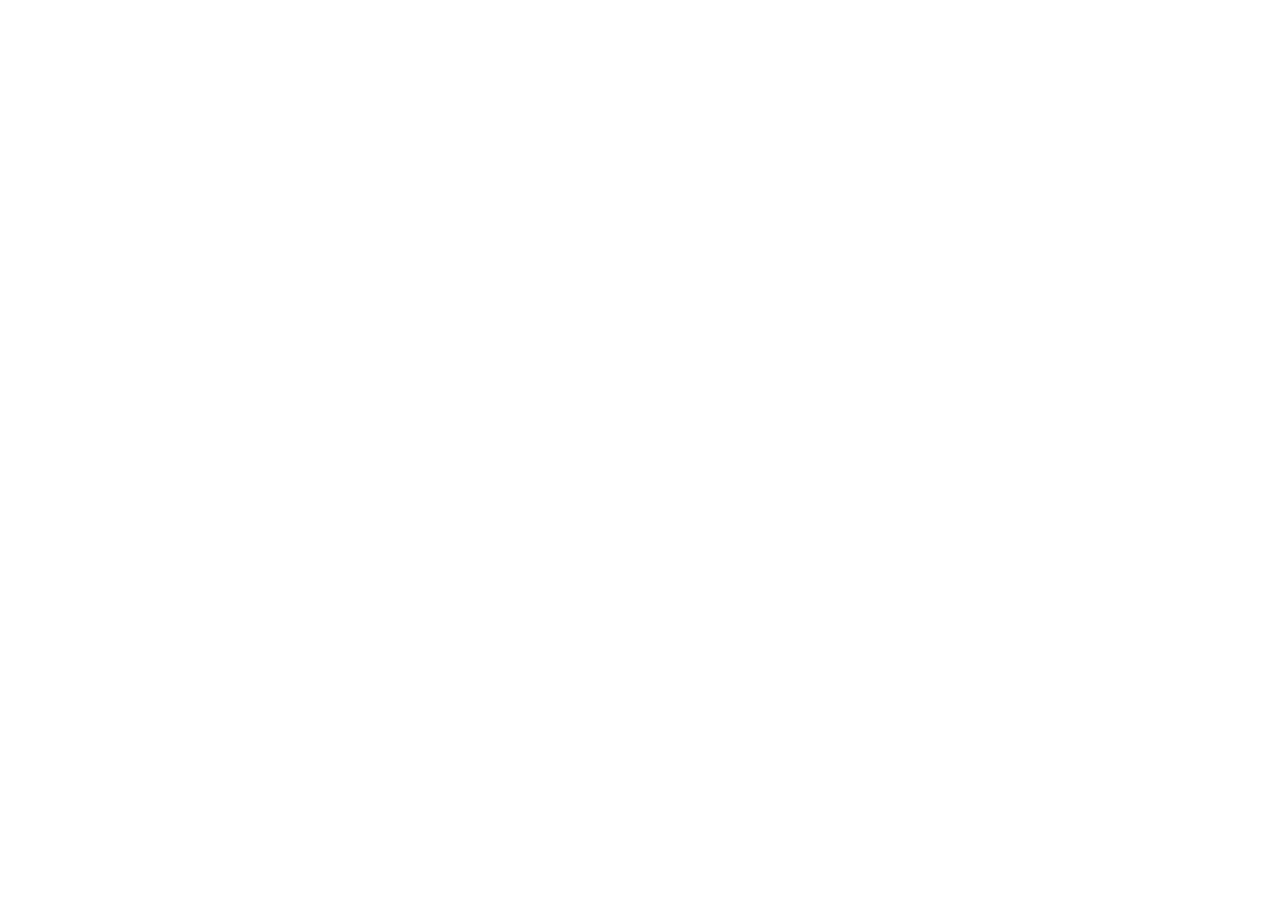
==== commit 51f20b63: "CFGT-105: [Sonnet 5.5 v1.0] (batch 2/3) Redirect old Crypto Fear And Greed site to new address Goal:" ====
--- a/privacy.html
+++ b/privacy.html
@@ -1,468 +1,14 @@
-﻿<!DOCTYPE html>
+<!DOCTYPE html>
 <html lang="en">
 <head>
   <meta charset="utf-8" />
   <meta name="viewport" content="width=device-width, initial-scale=1" />
-  <meta name="theme-color" content="#0a0f1e" />
-  <title>Privacy Policy - Crypto Fear & Greed</title>
-  <link rel="preconnect" href="https://fonts.googleapis.com" />
-  <link rel="preconnect" href="https://fonts.gstatic.com" crossorigin />
-  <link href="https://fonts.googleapis.com/css2?family=Space+Grotesk:wght@500;600;700&family=Spline+Sans:wght@400;500;600&display=swap" rel="stylesheet" />
-  <link rel="stylesheet" href="styles.css" />
+  <title>Crypto Trackers and Widgets has moved</title>
+  <link rel="canonical" href="https://cardiocanwait.com/crypto-trackers-and-widgets/privacy.html" />
+  <meta http-equiv="refresh" content="0; url=https://cardiocanwait.com/crypto-trackers-and-widgets/privacy.html" />
+  <script>location.replace("https://cardiocanwait.com/crypto-trackers-and-widgets/privacy.html");</script>
 </head>
 <body>
-  <header class="header">
-    <div class="container header-inner">
-      <a class="brand" href="index.html">
-        <img src="assets/appicon.png" alt="Crypto Fear & Greed app logo" />
-        <span>Crypto Fear &amp; Greed</span>
-      </a>
-      <nav class="nav">
-        <a href="index.html#features">Features</a>
-        <a href="index.html#screenshots">See the app</a>
-        <a href="index.html#platforms">Platforms &amp; languages</a>
-        <a href="privacy.html">Privacy</a>
-      </nav>
-    </div>
-  </header>
-
-  <main class="legal">
-    <div class="container">
-      <h1>Privacy Policy</h1>
-      <p>Effective date: October 30, 2026</p>
-      <p>
-        Crypto Fear &amp; Greed is a lightweight app that shows the market sentiment index.
-        We built it to be simple and respectful of your data.
-      </p>
-
-      <h2>Scope: platforms and stores</h2>
-      <p>
-        This policy applies to every version of the app, on every platform and from every
-        distribution channel: the iOS app (Apple App Store, TestFlight and other Apple
-        distribution), and the Android app from Google Play, Samsung Galaxy Store, Huawei
-        AppGallery, and any other store or direct download. It also covers the app's widgets,
-        notifications and background refresh, and the website where this policy is published.
-      </p>
-      <p>
-        Not every version uses every service described below. Which services a version uses depends
-        on its platform and store. As a rule:
-      </p>
-      <ul>
-        <li>
-          <strong>iOS, Google Play and Samsung Galaxy Store versions</strong> use Google services:
-          Firebase (analytics, crash reports, remote configuration), Google AdMob (advertising) and
-          Google's consent form.
-        </li>
-        <li>
-          <strong>The Huawei AppGallery version</strong> does not use Google services. It uses
-          HUAWEI Ads and its own consent notice; see <a href="#huawei">Huawei AppGallery version</a>.
-        </li>
-        <li>
-          <strong>Future versions and stores</strong> may add or change services within the limits
-          described in <a href="#future">Features and services we may add</a>.
-        </li>
-      </ul>
-      <p>
-        We prefer to describe services that a version may use, now or soon, so that this policy
-        stays accurate as the app grows. Where this policy says a version "may" do something, that
-        version might not do it yet.
-      </p>
-
-      <h2 id="website">This website</h2>
-      <p>
-        When you visit this website, your browser loads its fonts from Google Fonts
-        (fonts.googleapis.com and fonts.gstatic.com), so Google receives your IP address and basic
-        browser details, under <a href="https://policies.google.com/privacy">Google's Privacy Policy</a>.
-        The website does not use analytics or advertising scripts. Like any website, its hosting
-        provider may log your IP address and basic request details to deliver and protect the site.
-        The website does not set cookies of its own.
-      </p>
-
-      <h2>What the app collects</h2>
-      <p>
-        The app does not require accounts, names, email addresses, or other personal information,
-        and it does not ask you to type anything about yourself. It requests the current sentiment
-        index and market data from the services listed under
-        <a href="#third-parties">Third-party services and servers</a> over the internet.
-      </p>
-      <p>
-        Depending on the version and on your choices, the app may also collect limited usage and
-        crash information, receive remote settings, and show ads, as described below.
-      </p>
-
-      <h2>Data stored on your device</h2>
-      <p>
-        To make the app feel fast, it saves the latest index and market values, recent history, your
-        settings, widget settings, alert rules and thresholds, your consent and privacy choices, and
-        refresh timing locally on your device. Widgets on iOS and Android read some of this data from
-        storage shared with the app on your device. This data stays on your device and is not
-        uploaded by the app. It is removed when you uninstall the app.
-      </p>
-
-      <h2>Usage analytics and crash reports</h2>
-      <p>
-        The iOS, Google Play and Samsung Galaxy Store versions use Google's Firebase Analytics and
-        Firebase Crashlytics. They help us understand which features are used, whether data loads
-        successfully, and why the app crashes, so we can fix problems and improve the app. Other
-        versions or stores may use similar analytics or crash reporting services, including the
-        Huawei equivalents (such as HUAWEI Analytics Kit and AppGallery Connect Crash), and we may add
-        other Firebase measurement features such as performance monitoring.
-      </p>
-      <p>This information may include:</p>
-      <ul>
-        <li>
-          Usage events, such as screens viewed, whether a data refresh succeeded or failed (with a
-          technical reason), which chart range was loaded, whether ads were requested or shown, how
-          you used widgets and notifications, and how you answered the app's support and review
-          prompts.
-        </li>
-        <li>
-          App and device details, such as app version, operating system version, device model,
-          language, and the store the app was installed from.
-        </li>
-        <li>
-          Crash reports and diagnostics, such as the technical error and the state of the app when
-          it failed.
-        </li>
-        <li>
-          Identifiers created by Google or the platform for the app installation (such as a Firebase
-          installation ID), and an approximate location (country or region) derived from your IP
-          address.
-        </li>
-      </ul>
-      <p>
-        We do not collect your name, email address, account details, or anything you type, and we do
-        not use this information to identify you. We do not sell it.
-      </p>
-
-      <h2>Remote configuration</h2>
-      <p>
-        The iOS, Google Play and Samsung Galaxy Store versions use Google's Firebase Remote Config.
-        Other versions or stores may use an equivalent service (for example HUAWEI AppGallery Connect
-        Remote Configuration). Remote configuration lets us adjust app settings, such as how often ads
-        and review prompts may appear, how long widgets stay unlocked, and the addresses of the
-        servers the app contacts, and switch features on or off without an app update. The app
-        fetches these settings in the background and applies them the next time it starts.
-      </p>
-      <p>
-        To deliver the settings, the app sends the service provider its country, language, time zone,
-        operating system version, app and bundle identifiers, SDK version, and an installation ID.
-        We do not currently use this data, or your analytics data, to target settings at particular
-        users.
-      </p>
-      <p>
-        This information is not used for personalization, advertising, or to identify you. Remote
-        configuration works regardless of your analytics and advertising choices, because the app
-        needs it to receive its settings.
-      </p>
-
-      <h2 id="huawei">Huawei AppGallery version</h2>
-      <p>
-        The version of the Android app distributed through Huawei AppGallery does not use Google
-        services. At the time of writing it does not use Firebase Analytics, Firebase Crashlytics,
-        Firebase Remote Config, or Google AdMob, and it does not send us usage analytics or crash
-        reports. It uses built-in default settings instead of remote configuration. We may add
-        Huawei's own equivalents of these services to it; if we do, they work as described in the
-        analytics, crash report and remote configuration sections above, with Huawei as the service
-        provider, and consent is asked where the law requires it.
-      </p>
-      <p>
-        <strong>Ads.</strong> This version shows ads served by HUAWEI Ads (Petal Ads) through the
-        HUAWEI Ads Kit software development kit. Huawei's Ads SDK privacy statement, which Huawei
-        states applies to devices sold in mainland China, says the SDK may process device
-        identifiers (such as the Open Advertising Identifier, OAID), device model and hardware
-        information, app and usage information, network information and IP address, and ad
-        interaction data (such as impressions and clicks), to display, measure, and secure ads and
-        to prevent fraud. Similar data may be processed for users in other regions. This app does
-        not request permission to access your device's location. Huawei may still derive an
-        approximate location from network information such as your IP address. We do not receive your
-        personal data from HUAWEI Ads; we only see aggregated ad performance reports, such as
-        impressions and revenue. Huawei processes this data under its own terms and privacy notices
-        and may process it on servers in other countries; see
-        <a href="#third-parties">Third-party services and servers</a> below.
-      </p>
-      <p>
-        <strong>Consent for ads.</strong> The first time the app starts, it shows a notice that names
-        HUAWEI Ads as the recipient of your device identifiers (such as the OAID) and network
-        information and asks you to allow or decline. The app does not start the HUAWEI Ads SDK,
-        request ads, or give HUAWEI Ads access to these identifiers before you answer, and it shows
-        no ads if you decline or have not answered yet; the rest of the app works the same. The
-        notice appears for users in every region. In the European Economic Area, the United Kingdom,
-        and Switzerland, your answer is the legal basis for showing ads. If you allow ads, the app
-        asks HUAWEI Ads for personalized ads; if you decline, no ads are requested at all. Separately,
-        if you turn off personalized ads in your device's system settings, Huawei sets your OAID to
-        zeros, which the app does not override. The app does not mark its audience as children and it is
-        not directed at children. The app does not read or store your OAID itself.
-      </p>
-      <p>
-        <strong>Your choices.</strong> You can review and change your answer at any time through
-        <em>Privacy settings</em> in the app; the notice is shown again and your new answer replaces
-        the old one. Declining or withdrawing stops new ad requests, and the ad is hidden. Your
-        answer is stored only on your device. On Huawei devices you can also reset your OAID or turn
-        off personalized ads in the device's system settings. The Google consent form described
-        below applies to the other versions of the app.
-      </p>
-      <p>
-        <strong>App reviews.</strong> If you choose to rate the app, the rating prompt is handled by
-        Huawei AppGallery, and the app's AppGallery listing may open instead if the prompt is
-        unavailable. What you submit there is handled by Huawei.
-      </p>
-
-      <h2>Your choices and consent (iOS, Google Play and Samsung Galaxy Store versions)</h2>
-      <p>
-        This section applies to the iOS app and the Android versions distributed through Google Play
-        and Samsung Galaxy Store, and to any other version that uses Google's consent form. It does
-        not apply to the Huawei AppGallery version, whose choices are described in the Huawei
-        section above.
-      </p>
-      <p>
-        <strong>In the European Economic Area, the United Kingdom, and Switzerland,</strong> these
-        versions ask for your consent in a form provided by Google when you first open them. Analytics and
-        crash reporting are enabled only if you consent to analytics. If you decline, analytics
-        collection and crash-report uploads are disabled. Ad availability and personalisation depend
-        on your advertising consent and the ad provider’s requirements.
-      </p>
-      <p>
-        <strong>In other regions,</strong> analytics and crash reporting are on by default, based on
-        our legitimate interest in keeping the app reliable and improving it. You can switch them
-        off at any time.
-      </p>
-      <p>
-        In either case, you can change your choice at any time with <em>Privacy settings</em> in
-        the app. On Android, you can also reset your advertising ID or opt out of ad
-        personalization in your device settings. On iOS, see the tracking permission described under
-        Advertising.
-      </p>
-      <p>
-        Remote configuration, described above, is not covered by these choices. It works regardless
-        of your analytics and advertising choices because the app needs it to receive its settings.
-        Basic technical requests that any app makes to the servers it needs, such as to load market
-        data, are also not covered by them.
-      </p>
-
-      <h2>Advertising</h2>
-      <p>
-        The iOS, Google Play and Samsung Galaxy Store versions show ads. Ads are served by Google
-        AdMob, which may collect device identifiers (such as the Android advertising ID or, with
-        permission on iOS, the advertising identifier), IP address, approximate location, and usage
-        and diagnostic data to provide, measure, and secure ads. Ads may include banners,
-        interstitial ads, and rewarded ads that you can choose to watch to unlock a feature for a
-        limited time. Where required, the ad consent form described above applies. We do not receive
-        your personal data from AdMob. The Huawei AppGallery version shows ads served by HUAWEI Ads,
-        described above. We may add or change advertising partners or ad mediation services; any
-        such partner will be listed under <a href="#third-parties">Third-party services and servers</a>
-        before or when it is first used, and ads are not requested where your consent is required
-        and has not been given.
-      </p>
-      <p>
-        On iOS, Apple separately asks whether you allow tracking across other companies’ apps and
-        websites for advertising and measurement. You can decline and still use the app. You can
-        change this permission in iOS Settings under Privacy &amp; Security &gt; Tracking. This
-        permission is separate from your analytics choice in the app’s Privacy settings.
-      </p>
-
-      <h2>Notifications, widgets and background refresh</h2>
-      <p>
-        The app can show alerts and notifications, for example when the sentiment index crosses a
-        threshold you set. Alert rules and thresholds that you create stay on your device. To check
-        them, the app periodically requests the public Fear &amp; Greed and market data in the
-        background, using the background refresh features of iOS and Android. Notifications are
-        created on your device, and the app asks for your permission where your operating system
-        requires it. No alert settings, device tokens, or personal information are sent to us for
-        this. Widgets show data that the app has already stored on your device.
-      </p>
-      <p>
-        If we later add notifications that are sent from a server (push notifications), the app
-        will share a device or push token with the push service of your platform (Apple, Google or
-        Huawei) and with us, only to deliver those notifications. You can turn notifications off
-        in your device settings.
-      </p>
-
-      <h2 id="future">Features and services we may add</h2>
-      <p>
-        To avoid having to rewrite this policy for every release, we list here things the app does
-        not necessarily do today but that we may add. When we do, they follow the principles in this
-        policy: we ask for your consent where the law requires it, we do not sell your personal
-        information, and we do not use these features to identify you personally.
-      </p>
-      <ul>
-        <li>
-          Other Firebase and Google measurement or app-quality features, such as performance
-          monitoring, in-app messaging, A/B testing, app integrity checks, and targeting or
-          personalization of remote settings (for example based on analytics data). Before we use
-          analytics data to target remote settings we will update this policy and, where required,
-          make it depend on your analytics choice.
-        </li>
-        <li>
-          Huawei equivalents of the Google services above for the Huawei AppGallery version.
-        </li>
-        <li>
-          Additional or different advertising partners, ad formats, and ad mediation services, and
-          a version without ads.
-        </li>
-        <li>
-          Server-sent push notifications, and additional widgets, alerts and background refresh
-          features.
-        </li>
-        <li>
-          Optional paid features, such as removing ads or unlocking additional features, bought
-          through the store (Apple, Google, Samsung or Huawei). The store handles payment and
-          purchase data under its own terms; we receive only the information the store gives us
-          about whether a purchase is valid.
-        </li>
-        <li>
-          Optional features that need your input, such as a watchlist, feedback, a bug report or a
-          survey. We will tell you what is sent before it is sent, and sending it will be your choice.
-        </li>
-        <li>
-          Additional stores, platforms and countries, for which the rules for the closest existing
-          version apply unless we say otherwise.
-        </li>
-      </ul>
-      <p>
-        If a change would use your data in a materially different way, or for a purpose not
-        described here, we will update this policy first and, where required, ask for your consent.
-      </p>
-
-      <h2 id="third-parties">Third-party services and servers</h2>
-      <p>The app and this website interact with these external services:</p>
-      <ul>
-        <li>
-          A public Fear &amp; Greed index data API (alternative.me) for sentiment data. Like any web
-          service, it can see your device's IP address and basic request details when the app
-          contacts it.
-        </li>
-        <li>
-          Our market data server, which provides coin lists, global market statistics and price
-          history to the app. It is hosted on Google Cloud (Cloud Run) and, like any web server, may
-          process your device's IP address and basic request details, for example in server logs, to
-          deliver and protect the service. We do not use it to identify you. Its address can be
-          changed through remote configuration.
-        </li>
-        <li>
-          Our static crypto project information site, which provides project descriptions and links
-          shown in coin details. It is hosted on Cloudflare Pages and may process your device's IP
-          address and basic request details in the same way. Its address can also be changed through
-          remote configuration.
-        </li>
-        <li>Google AdMob (iOS, Google Play and Samsung Galaxy Store versions) for advertising.</li>
-        <li>HUAWEI Ads (Petal Ads) and the HUAWEI Ads Kit (Huawei AppGallery version) for advertising.</li>
-        <li>
-          Google Firebase Analytics and Firebase Crashlytics (iOS, Google Play and Samsung Galaxy
-          Store versions) for usage analytics and crash reports.
-        </li>
-        <li>
-          Google Firebase Remote Config and Firebase installations (iOS, Google Play and Samsung
-          Galaxy Store versions) for remote app settings and installation identifiers.
-        </li>
-        <li>
-          Google's user consent form (iOS, Google Play and Samsung Galaxy Store versions) to collect
-          your consent where the law requires it.
-        </li>
-        <li>Google Fonts, when you visit this website (see <a href="#website">This website</a>).</li>
-        <li>
-          Apple, Google, Samsung and Huawei, as the operators of the platform and store, for example
-          for app reviews, notifications and purchases, under their own terms.
-        </li>
-        <li>
-          Other services listed above under <a href="#future">Features and services we may add</a>, if
-          and when we add them.
-        </li>
-      </ul>
-      <p>
-        Google processes this information as our service provider and under its own terms. See
-        <a href="https://policies.google.com/privacy">Google's Privacy Policy</a> and
-        <a href="https://firebase.google.com/support/privacy">Firebase privacy information</a>.
-        Google may process data in countries outside your own, using safeguards such as the EU
-        Standard Contractual Clauses.
-      </p>
-      <p>
-        In the Huawei AppGallery version, advertising is provided by Huawei, which processes the
-        resulting data under its own terms and privacy notices, including the legal basis for that
-        processing, how long it keeps the data, and any safeguards for transfers to other countries.
-        See <a href="https://developer.huawei.com/consumer/en/doc/development/HMSCore-Guides/whale-hong-kinetic-energy-sdk-privacy-statement-0000001658283582">Huawei's Ads SDK privacy statement</a>,
-        which Huawei states applies to devices sold in mainland China, and, for users in the
-        European Economic Area, the United Kingdom, and Switzerland, the data protection information
-        for Ads Kit (EU) that Huawei publishes in its
-        <a href="https://developer.huawei.com/consumer/en/hms/huawei-adskit/">Ads Kit documentation</a>.
-      </p>
-
-      <h2>How long data is kept</h2>
-      <p>
-        Crash reports are kept by Crashlytics for 90 days. Analytics data is kept for the
-        retention period configured in our Firebase project, which is at most 14 months. Firebase
-        installation IDs are kept until they are deleted at our request; Google removes them within
-        180 days after deletion. These periods apply to the services we use in the iOS app and the
-        Google Play and Samsung Galaxy Store versions. Data processed by HUAWEI Ads in the Huawei
-        AppGallery version is kept under Huawei's own policies, and data processed by any other
-        service we add is kept under that service's policies and its retention settings in our
-        account. Requests to the servers listed under
-        <a href="#third-parties">Third-party services and servers</a> may also be logged by the hosting
-        providers of those servers under the providers' own settings and policies. Data stored only
-        on your device is removed when you uninstall the app.
-      </p>
-
-      <h2>Your rights and deletion requests</h2>
-      <p>
-        Depending on where you live, including in the European Economic Area, the United Kingdom,
-        Switzerland, and US states with privacy laws such as California, you may have the right to
-        ask about the data we hold, to have it deleted or corrected, to object to or restrict its
-        use, to withdraw consent, and not to be discriminated against for using these rights. Because
-        the app has no accounts, we generally cannot link analytics data to a particular person. We
-        will still answer any request as far as we can. Contact us using the details below. You can
-        also complain to your local data protection authority.
-      </p>
-      <p>
-        We do not sell your personal information for money. Where the law treats personalized
-        advertising as "sharing" or "targeted advertising", you can opt out in the app's
-        <em>Privacy settings</em>, in your device's advertising settings, and, on iOS, through the
-        tracking permission.
-      </p>
-
-      <h2>Children's privacy</h2>
-      <p>
-        The app is not directed to children under 13, or under the higher minimum age that applies
-        in your country. We do not knowingly collect personal information from children. If you
-        believe a child has provided information through the app, contact us and we will help.
-      </p>
-
-      <h2>Security and international transfers</h2>
-      <p>
-        We use the security features of the platforms and services we rely on, and the app's data
-        requests are sent over encrypted connections where the service supports them. The services
-        above may process data in countries other than yours, under the safeguards named in their
-        own terms and privacy notices.
-      </p>
-
-      <h2>Changes to this policy</h2>
-      <p>
-        If we update this policy, we will change the effective date at the top of this page. The
-        services described here apply only to the versions that include them, as explained in the
-        scope section. We update this policy before introducing materially different data uses.
-      </p>
-
-      <h2>Contact</h2>
-      <p>
-        For questions about privacy or to make a request, please contact the developer through the
-        contact details on the app's Google Play, Apple App Store, Samsung Galaxy Store or Huawei
-        AppGallery listing, or email
-        <a href="mailto:cardiocanwait@gmail.com">cardiocanwait@gmail.com</a>.
-      </p>
-    </div>
-  </main>
-
-  <footer class="footer">
-    <div class="container footer-inner">
-      <div>
-        <strong>Crypto Fear &amp; Greed</strong> - simple sentiment tracking.
-      </div>
-      <div>
-        <a href="index.html">Back to landing page</a>
-      </div>
-      <div>(c) <span data-year></span></div>
-    </div>
-  </footer>
-
-  <script src="script.js"></script>
+  <p>Crypto Trackers and Widgets has moved to <a href="https://cardiocanwait.com/crypto-trackers-and-widgets/privacy.html">https://cardiocanwait.com/crypto-trackers-and-widgets/privacy.html</a>.</p>
 </body>
 </html>
